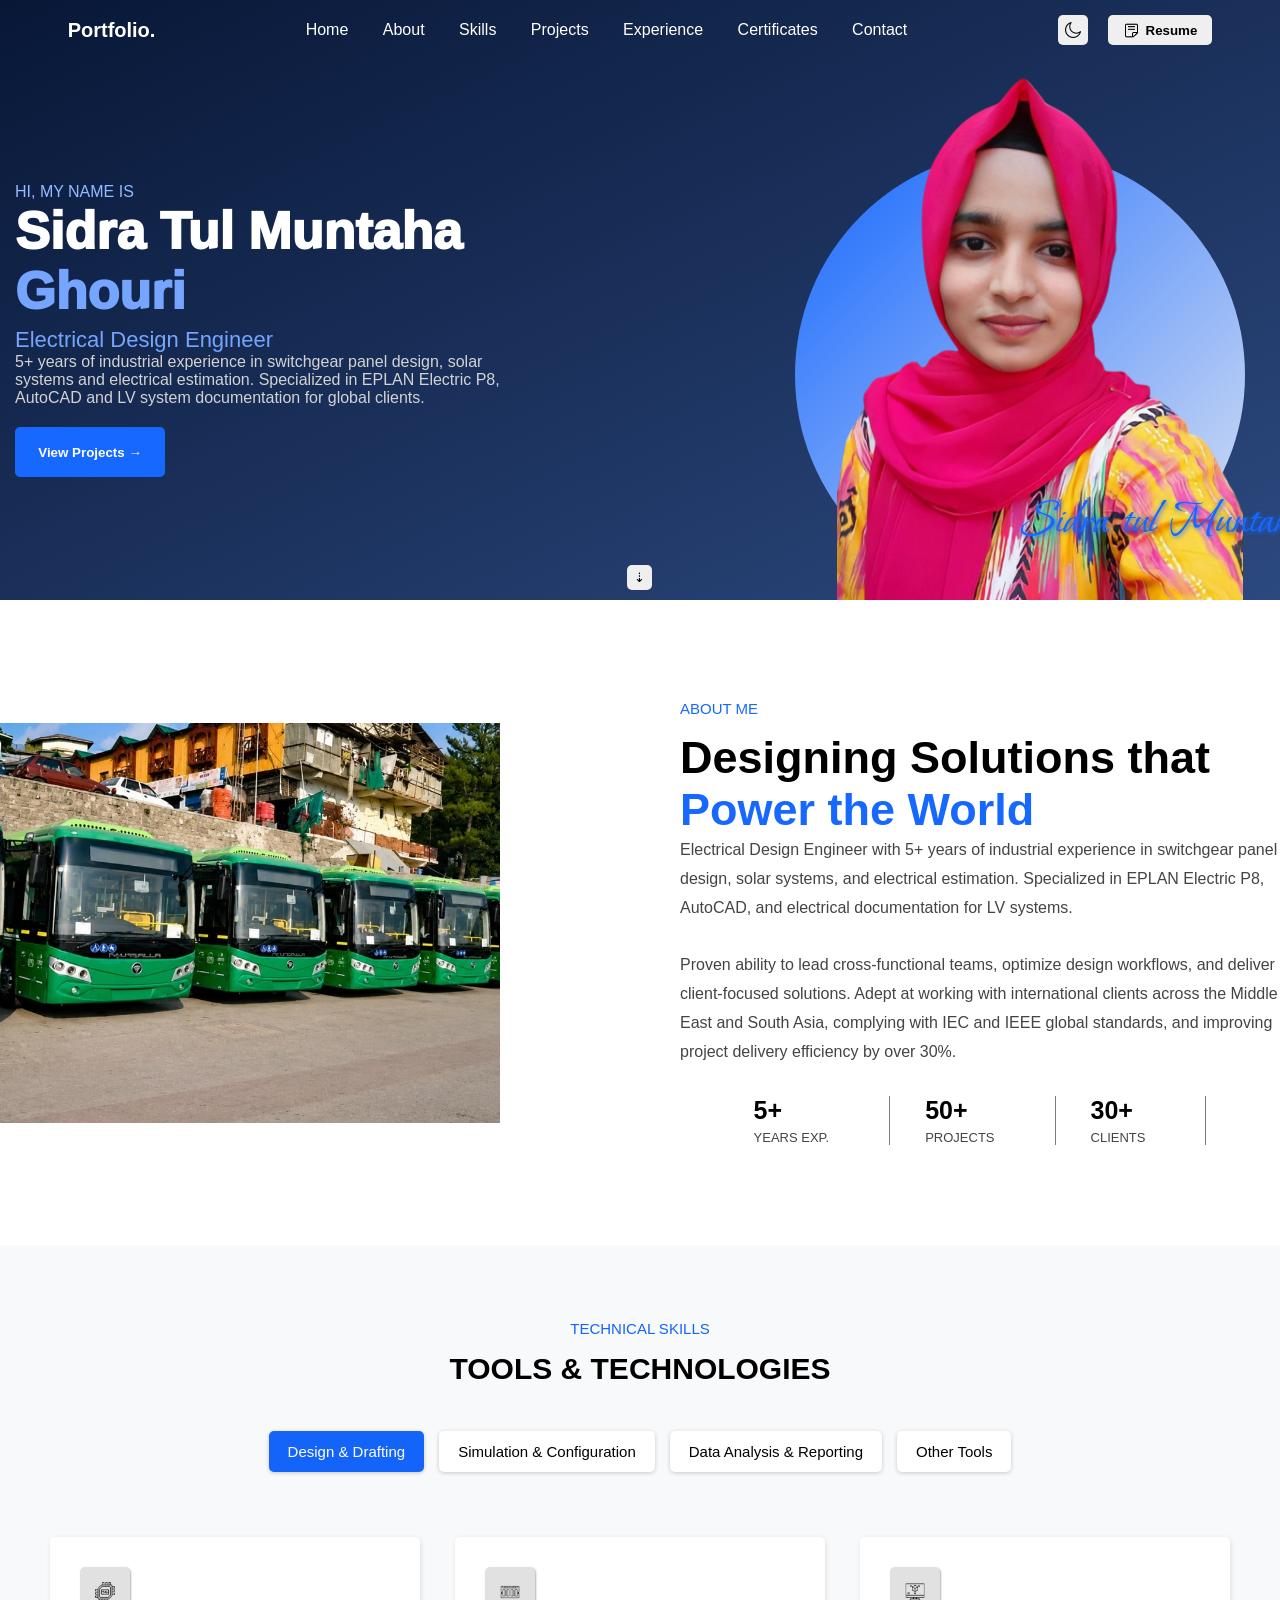
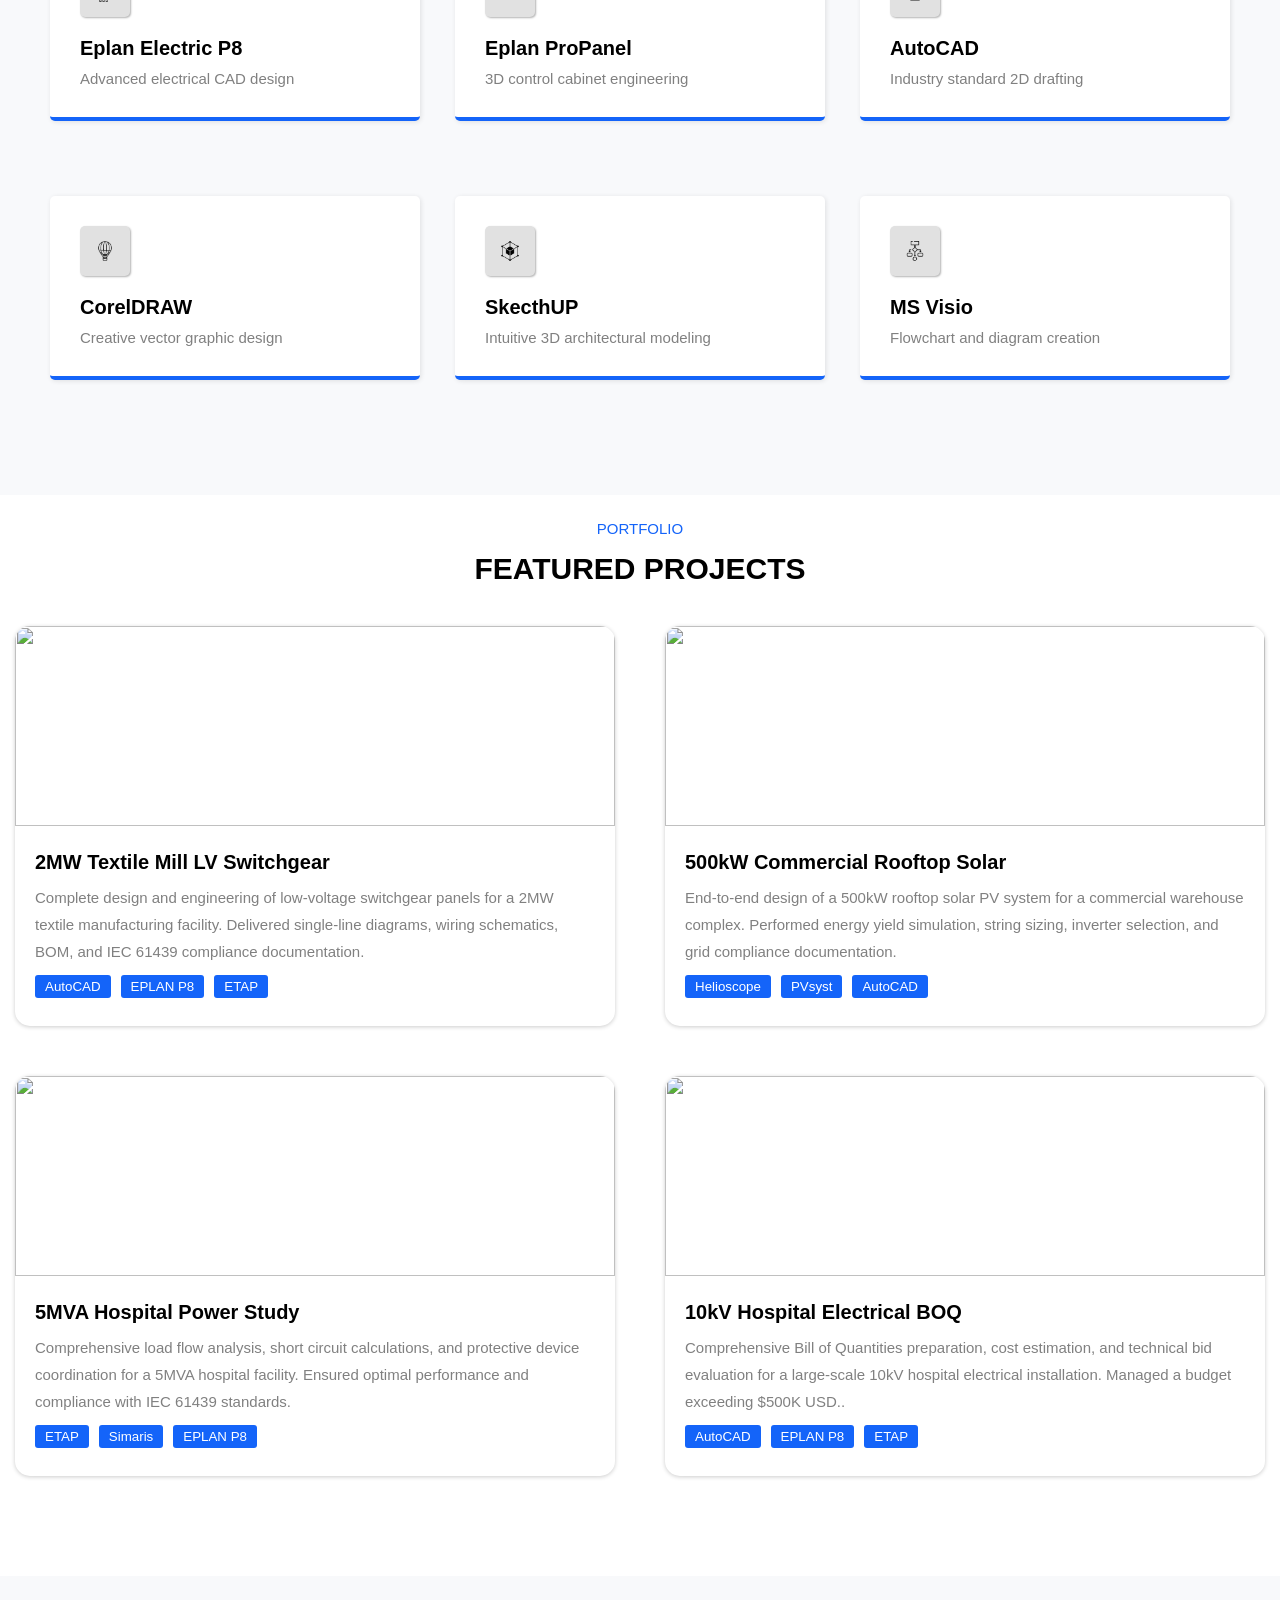
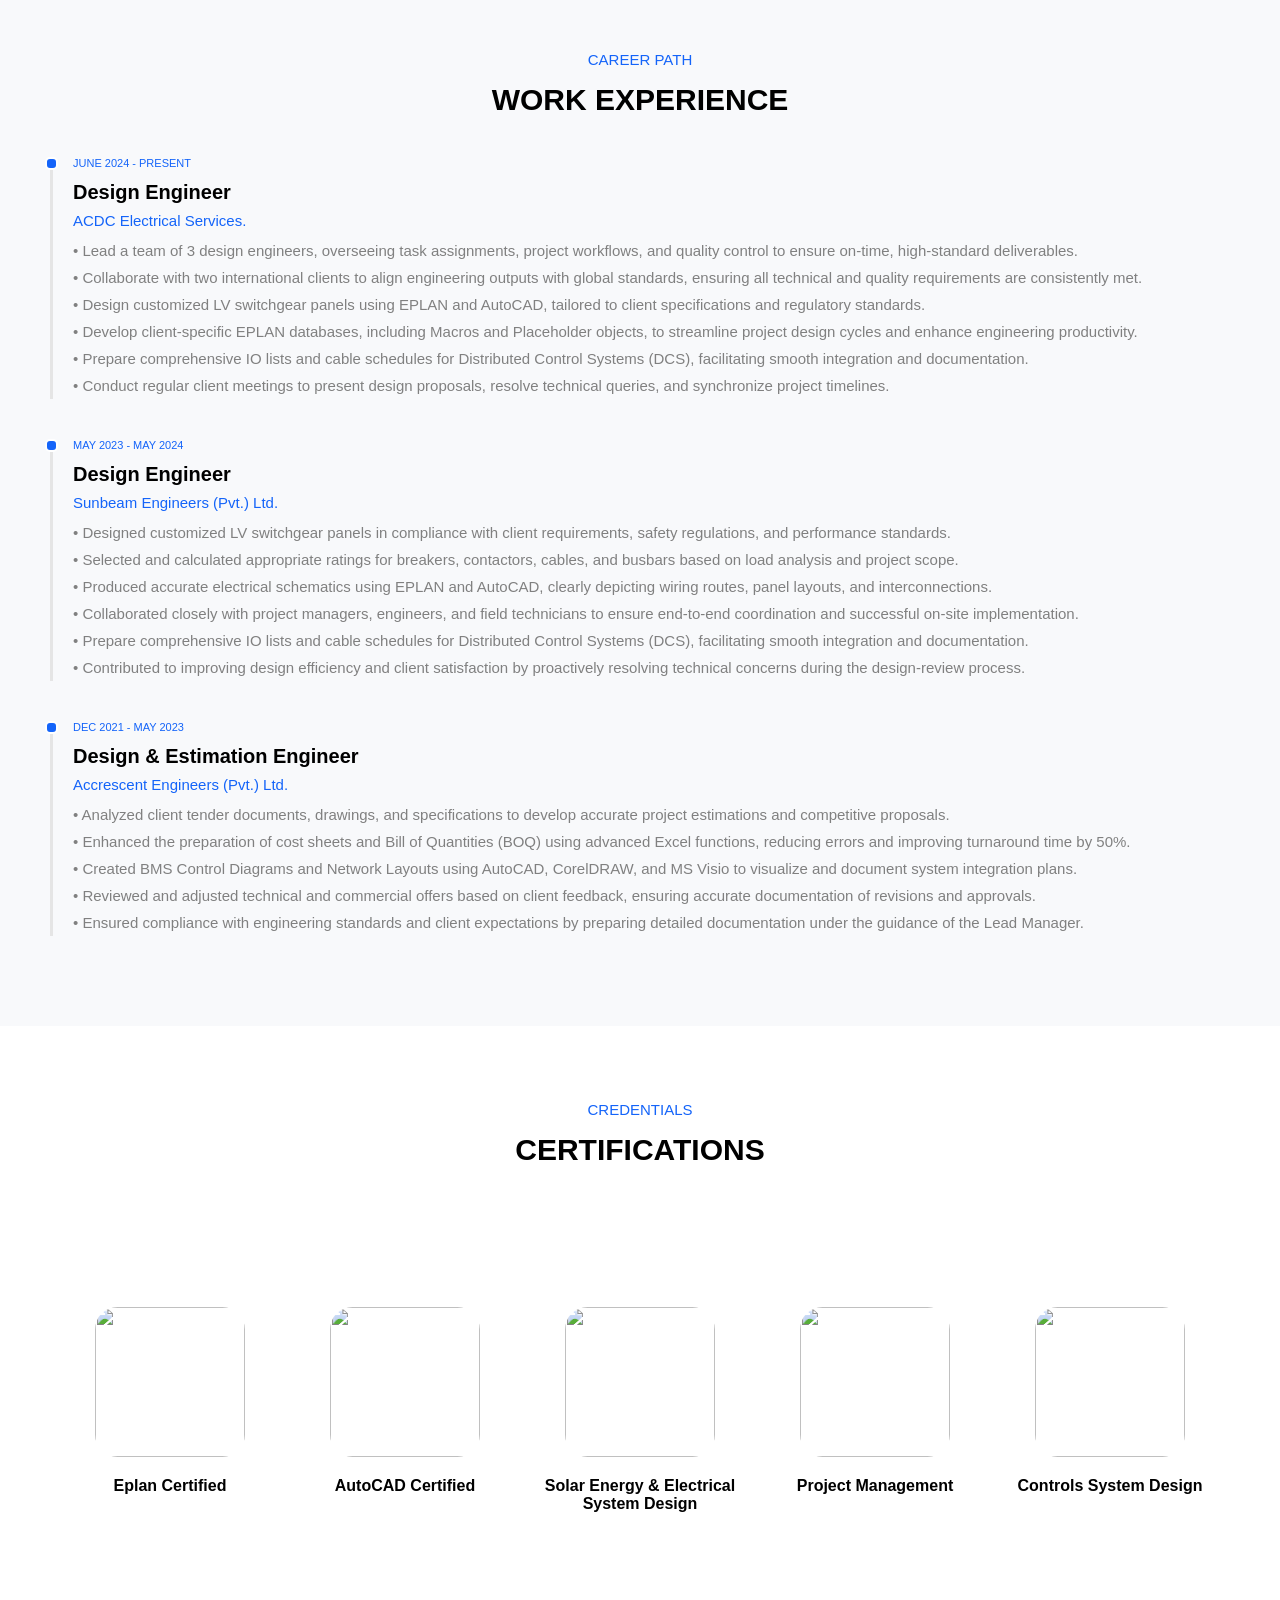
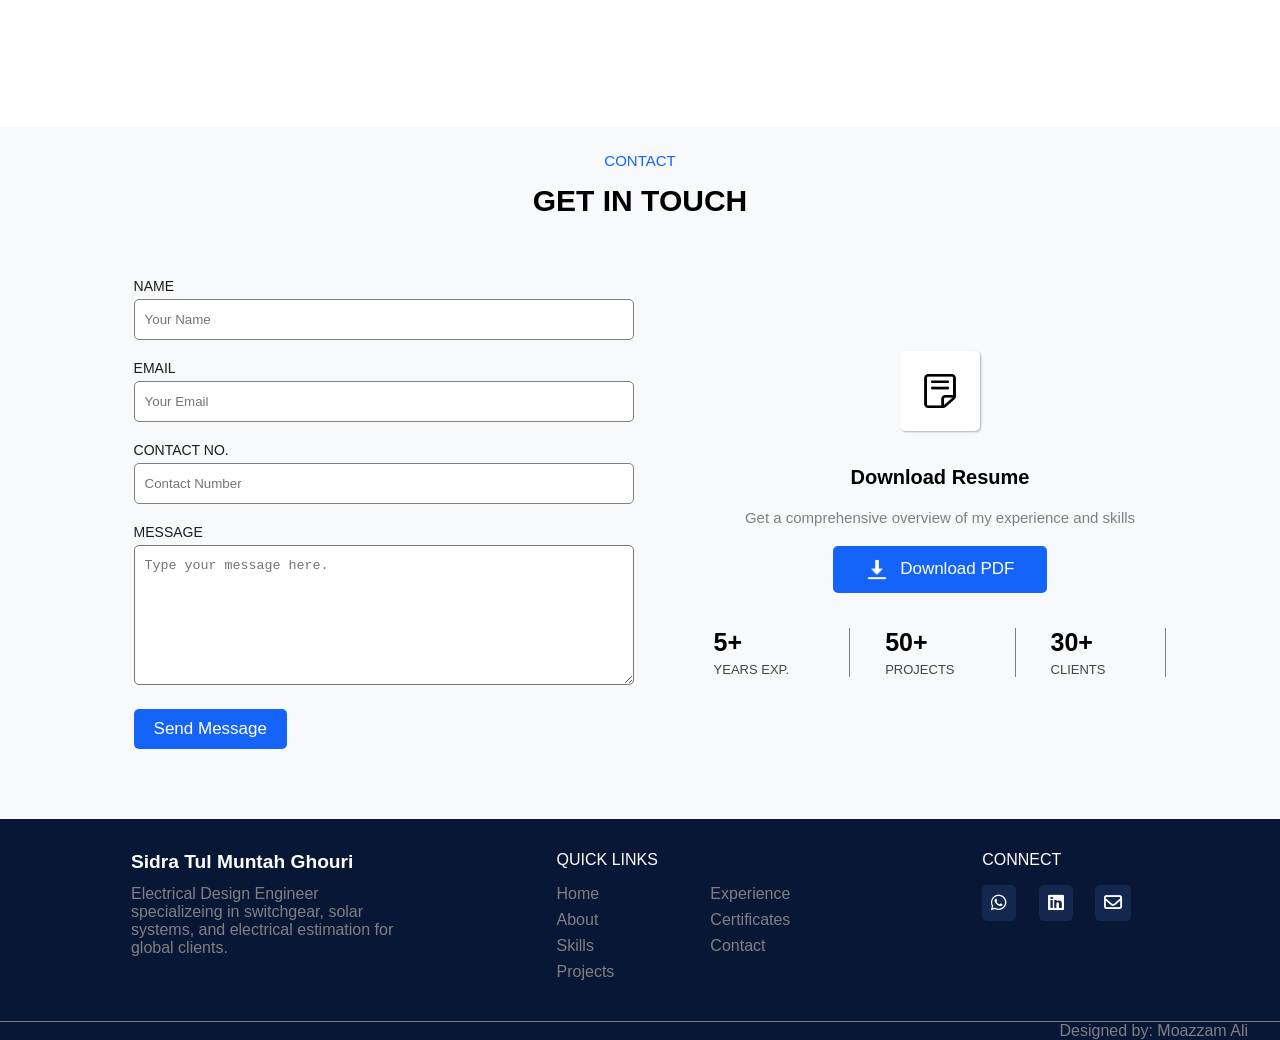
==== index.html @ 74f99533 "updated back cards of featured projects section" ====
<!DOCTYPE html> 
<html lang="en">
  <head>
    <title>Sidra Portfolio</title>
    <meta name="viewport" content="width=device-width, initial-scal=1.0">
    <link rel="stylesheet" href="sidra-portfolio.css">
    <link rel="preconnect" href="https://fonts.googleapis.com">
    <link rel="preconnect" href="https://fonts.gstatic.com" crossorigin>
    <link href="https://fonts.googleapis.com/css2?family=Bonheur+Royale&display=swap" rel="stylesheet">
    <link rel="stylesheet" href="https://cdnjs.cloudflare.com/ajax/libs/font-awesome/6.5.1/css/all.min.css">
  </head>
  <body>
    <header>
      <nav class="header-left-section">
        <h1 class="logo-text">Portfolio.</h1>
      </nav>

      <nav class="header-middle-section">
        <a href="">Home</a>
        <a href="">About</a>
        <a href="">Skills</a>
        <a href="">Projects</a>
        <a href="">Experience</a>
        <a href="">Certificates</a>
        <a href="">Contact</a>
      </nav>

      <nav class="header-right-section">
        <button class="toggle-button">
          <img src="images/icons/moon.png" alt="">
        </button>
        <button class="header-resume-button">
          <img src="images/icons/sticky-note.png" alt="">
          <p>Resume</p>
        </button>
      </nav>
    </header>

    <section class="hero-section" id="hero-section-bg">
      <div class="hero-section-text">
        <p class="hero-section-above-name"> HI, MY NAME IS</p>
        <h1 class="hero-section-name">Sidra Tul Muntaha <span class="ghouri">Ghouri</span></h1>
        <p class="hero-section-profession">Electrical Design Engineer</p>
        <p class="hero-section-description">5+ years of industrial experience in switchgear panel design, solar systems and electrical estimation. Specialized in EPLAN Electric P8, AutoCAD and LV system documentation for global clients.</p>
        <button class="view-projects-button">View Projects &rarr;</button>
        
      </div>
      <div class="hero-section-right">
        <img class="hero-section-dp" src="images/profile-pic.png" alt="">
        <div class="hero-section-circle"></div>
        <div class="hero-section-signature">Sidra tul Muntaha</div>
      </div>
      <div class="arrow-down-div">
        <button class="arrow-down-button">&#x21e3;</button>
      </div>
      
    </section>

<!--About ME section below-->

    <section class="about-me-section">
      <div class="about-me-left-section">
        <img class="about-me-image" src="images/Murree-electric-buses.jpg" alt="">
      </div>
      <div class="about-me-right-section">
        <p class="about-me">ABOUT ME</p>
        <h1 >Designing Solutions that <span class="power-the-world">Power the World</span></h1>
        <p class="about-me-description">Electrical Design Engineer with 5+ years of industrial experience in switchgear panel design, solar systems, and electrical estimation. Specialized in EPLAN Electric P8, AutoCAD, and electrical documentation for LV systems.
          <br> <br>
        Proven ability to lead cross-functional teams, optimize design workflows, and deliver client-focused solutions. Adept at working with international clients across the Middle East and South Asia, complying with IEC and IEEE global standards, and improving project delivery efficiency by over 30%.</p>
        <div class="about-me-numbers">
          <div>
            <p class="about-me-bold-numbers">5+</p>
            <p class="about-me-experience">YEARS EXP.</p>
          </div>
          <div>
            <p class="about-me-bold-numbers">50+</p>
            <p class="about-me-experience">PROJECTS</p>
          </div>
          <div>
            <p class="about-me-bold-numbers">30+</p>
            <p class="about-me-experience">CLIENTS</p>
          </div>
          
        </div>
      </div>
    </section>

  <!--Skills section below-->
    <section class="skills-section">
      <div class="technical-skills">TECHNICAL SKILLS</div>
      <div class="tools-heading">TOOLS & TECHNOLOGIES</div>

      <div class="tools-selector-buttons">
        <button class="skills-button js-design-tool-btn">Design & Drafting</button>
        <button class="skills-button js-simulation-tool-btn">Simulation & Configuration</button>
        <button class="skills-button js-data-tool-btn">Data Analysis & Reporting</button>
        <button class="skills-button js-other-tool-btn">Other Tools</button>
      </div>

      <div class="tools-cards-container js-tools-cards-container">
        <div class="tool-card">
          <div class="tool-icon-container"><img class="tool-icon" src="images/icons/eplan-p8.png" alt=""></div>
          <p class="tool-name">Eplan Electric P8</p>
          <p class="tool-description">Advanced electrical CAD design</p>
        </div>
        <div class="tool-card">
          <div class="tool-icon-container">
            <img class="tool-icon" src="images/icons/eplan-pp.png" alt="">
          </div>
          
          <p class="tool-name">Eplan ProPanel</p>
          <p class="tool-description">3D control cabinet engineering</p>
        </div>
        <div class="tool-card">
          <div class="tool-icon-container">
            <img class="tool-icon" src="images/icons/auto-cad.png" alt="">
          </div>
          
          <p class="tool-name">AutoCAD</p>
          <p class="tool-description">Industry standard 2D drafting</p>
        </div>
        <div class="tool-card">
          <div class="tool-icon-container">
            <img class="tool-icon" src="images/icons/corel-draw.png" alt="">
          </div>
          
          <p class="tool-name">CorelDRAW</p>
          <p class="tool-description">Creative vector graphic design</p>
        </div>
        <div class="tool-card">
          <div class="tool-icon-container">
            <img class="tool-icon" src="images/icons/sketch-up.png" alt="">
          </div>
          
          <p class="tool-name">SkecthUP</p>
          <p class="tool-description">Intuitive 3D architectural modeling</p>
        </div>
        <div class="tool-card">
          <div class="tool-icon-container">
            <img class="tool-icon" src="images/icons/ms-visio.png" alt="">
          </div>
          
          <p class="tool-name">MS Visio</p>
          <p class="tool-description">Flowchart and diagram creation</p>
        </div>

      </div>

      </div>
    </section>
   
  <!-- Project Sections below   -->
    <section class="projects-section">
      <div class="career-path">PORTFOLIO</div>
      <div class="experience-heading">FEATURED PROJECTS</div>

      <div class="projects-container">

        <div class="project">
          <div class="project-inner">

            <div class="project-front">
              <img src="https://encrypted-tbn0.gstatic.com/images?q=tbn:ANd9GcQPPAfyKimo8WQS--k497ihyFN1isS4hfLjdVIftleaWn4j2iJvJ0tO7BOH&s=10" alt="">
              <div class="project-heading">2MW Textile Mill LV Switchgear</div>
              <div class="project-description">Complete design and engineering of low-voltage switchgear panels for a 2MW textile manufacturing facility. Delivered single-line diagrams, wiring schematics, BOM, and IEC 61439 compliance documentation.</div>
              <div class="project-buttons-container">
                <button>AutoCAD</button>
                <button>EPLAN P8</button>
                <button>ETAP</button>
              </div>
            </div>

            <div class="project-back">
              <h1 class="project-back-heading">2MW Textile Mill LV Switchgear</h1>
              
                <div class="project-back-point">
                  <div> 
                    <i class="fa-solid fa-triangle-exclamation"></i>
                  </div>
                 <div>
                  <h3>Challenge</h3>
                  <p>24/7 motor loads; faults can't stop production</p>
                 </div>
                  
                </div>

                <div class="project-back-point">
                  <div>
                    <i class="fa-solid fa-briefcase"></i>
                  </div>
                  <div>
                    <h3>My Role</h3>
                    <p>LV design & protection coordination in EPLAN + Simaris</p>
                 </div>
                  
                </div>

                <div class="project-back-point">
                  <div>
                    <i class="fa-solid fa-square-poll-vertical"></i>
                  </div>
                  <div>
                     <h3>Outcome</h3>
                     <p> Full selectivity; zero nuisance tripping</p>
                  </div>
                 
                </div>
              
            </div>
          </div>
          
        </div>

        <div class="project">
           <div class="project-inner">

            <div class="project-front">
              <img src="https://africasolarhub.com/wp-content/uploads/2026/04/Panoramic-view-of-the-500kW-solar-system-on-the-roof-of-the-Lagos-factory.webp" alt="">
              <div class="project-heading">500kW Commercial Rooftop Solar</div>
              <div class="project-description">End-to-end design of a 500kW rooftop solar PV system for a commercial warehouse complex. Performed energy yield simulation, string sizing, inverter selection, and grid compliance documentation.</div>
              <div class="project-buttons-container">
                <button>Helioscope</button>
                <button>PVsyst</button>
                <button>AutoCAD</button>
              </div>
            </div>

            <div class="project-back">
             
              <h1 class="project-back-heading">500kW Commercial Rooftop Solar</h1>
              
                <div class="project-back-point">
                  <div> 
                    <i class="fa-solid fa-triangle-exclamation"></i>
                  </div>
                 <div>
                  <h3>Challenge</h3>
                  <p>Limited, obstructed roof; yield matters</p>
                 </div>
                  
                </div>

                <div class="project-back-point">
                  <div>
                    <i class="fa-solid fa-briefcase"></i>
                  </div>
                  <div>
                    <h3>My Role</h3>
                    <p>Shading analysis, string sizing & grid compliance docs</p>
                 </div>
                  
                </div>

                <div class="project-back-point">
                  <div>
                    <i class="fa-solid fa-square-poll-vertical"></i>
                  </div>
                  <div>
                     <h3>Outcome</h3>
                     <p>First-pass grid approval; 98% availability</p>
                  </div>
                 
                </div>
              
            </div>
          </div>
          
        </div>

        <div class="project">
           <div class="project-inner">

            <div class="project-front">
              <img src="https://files.huamei-electrical.com/upload/d/file/efpub/5208980d056581231ce82cf17626be7f.webp" alt="">
              <div class="project-heading">5MVA Hospital Power Study</div>
              <div class="project-description">Comprehensive load flow analysis, short circuit calculations, and protective device coordination for a 5MVA hospital facility. Ensured optimal performance and compliance with IEC 61439 standards.</div>
              <div class="project-buttons-container">
                <button>ETAP</button>
                <button>Simaris</button>
                <button>EPLAN P8</button>
              </div>
            </div>

            <div class="project-back">
              
              <h1 class="project-back-heading">5MVA Hospital Power Study</h1>
              
                <div class="project-back-point">
                  <div> 
                    <i class="fa-solid fa-triangle-exclamation"></i>
                  </div>
                 <div>
                  <h3>Challenge</h3>
                  <p>Zero-downtime critical loads + arc-flash safety</p>
                 </div>
                  
                </div>

                <div class="project-back-point">
                  <div>
                    <i class="fa-solid fa-briefcase"></i>
                  </div>
                  <div>
                    <h3>My Role</h3>
                    <p>Load flow, short-circuit & arc-flash studies in ETAP</p>
                 </div>
                  
                </div>

                <div class="project-back-point">
                  <div>
                    <i class="fa-solid fa-square-poll-vertical"></i>
                  </div>
                  <div>
                     <h3>Outcome</h3>
                     <p>Backup validated; full IEEE/NFPA compliance</p>
                  </div>
                 
                </div>
              
            </div>
          </div>
          
        </div>

        <div class="project">
           <div class="project-inner">

            <div class="project-front">
              <img src="https://encrypted-tbn0.gstatic.com/images?q=tbn:ANd9GcRy2GC1QsWoBLfuvNYORl7aQvl1n-HDqbNQfF_oocRSIF0J7CO0d4-uRUY&s=10" alt="">
              <div class="project-heading">10kV Hospital Electrical BOQ</div>
              <div class="project-description">Comprehensive Bill of Quantities preparation, cost estimation, and technical bid evaluation for a large-scale 10kV hospital electrical installation. Managed a budget exceeding $500K USD..</div>
              <div class="project-buttons-container">
                <button>AutoCAD</button>
                <button>EPLAN P8</button>
                <button>ETAP</button>
              </div>
            </div>

            <div class="project-back">
              
              <h1 class="project-back-heading">10kV Hospital Electrical BOQ</h1>
              
                <div class="project-back-point">
                  <div> 
                    <i class="fa-solid fa-triangle-exclamation"></i>
                  </div>
                 <div>
                  <h3>Challenge</h3>
                  <p>Accurate costing for $500K+ MV installation</p>
                 </div>
                  
                </div>

                <div class="project-back-point">
                  <div>
                    <i class="fa-solid fa-briefcase"></i>
                  </div>
                  <div>
                    <h3>My Role</h3>
                    <p>MV specs, layouts & itemized BOQ in AutoCAD + Excel</p>
                 </div>
                  
                </div>

                <div class="project-back-point">
                  <div>
                    <i class="fa-solid fa-square-poll-vertical"></i>
                  </div>
                  <div>
                     <h3>Outcome</h3>
                     <p>Error-free BOQ; procurement on schedule</p>
                  </div>
                 
                </div>
              
            </div>
          </div>
          
        </div>
      </div>
    </section>

  <!-- Experience section below -->

    <section class="experience-section">
      <div class="career-path">CAREER PATH</div>
      <div class="experience-heading">WORK EXPERIENCE</div>

      <div class="experience-box">
        <div class="exp-dot"></div>
        <div class="exp-date">JUNE 2024 - PRESENT</div>
        <div class="exp-job">Design Engineer</div>
        <div class="exp-company">ACDC Electrical Services.</div>
        <div class="exp-description">
          <p>•	Lead a team of 3 design engineers, overseeing task assignments, project workflows, and quality control to ensure on-time, high-standard deliverables.</p>
          <p>•	Collaborate with two international clients to align engineering outputs with global standards, ensuring all technical and quality requirements are consistently met.</p>
          <p>•	Design customized LV switchgear panels using EPLAN and AutoCAD, tailored to client specifications and regulatory standards.</p>
          <p>•	Develop client-specific EPLAN databases, including Macros and Placeholder objects, to streamline project design cycles and enhance engineering productivity.</p>
          <p> •	Prepare comprehensive IO lists and cable schedules for Distributed Control Systems (DCS), facilitating smooth integration and documentation.</p>
         <p>•	Conduct regular client meetings to present design proposals, resolve technical queries, and synchronize project timelines.</p>
          
        </div>
      </div>

      <div class="experience-box">
        <div class="exp-dot"></div>
        <div class="exp-date">MAY 2023 - MAY 2024</div>
        <div class="exp-job">Design Engineer</div>
        <div class="exp-company">Sunbeam Engineers (Pvt.) Ltd.</div>
        <div class="exp-description">
          <p>•	Designed customized LV switchgear panels in compliance with client requirements, safety regulations, and performance standards.</p>
          <p>•	Selected and calculated appropriate ratings for breakers, contactors, cables, and busbars based on load analysis and project scope.</p>
          <p>•	Produced accurate electrical schematics using EPLAN and AutoCAD, clearly depicting wiring routes, panel layouts, and interconnections.</p>
          <p>•	Collaborated closely with project managers, engineers, and field technicians to ensure end-to-end coordination and successful on-site implementation.</p>
          <p> •	Prepare comprehensive IO lists and cable schedules for Distributed Control Systems (DCS), facilitating smooth integration and documentation.</p>
         <p>•	Contributed to improving design efficiency and client satisfaction by proactively resolving technical concerns during the design-review process.</p>
        </div>
      </div>

        <div class="experience-box">
        <div class="exp-dot"></div>
        <div class="exp-date">DEC 2021 - MAY 2023</div>
        <div class="exp-job">Design & Estimation Engineer</div>
        <div class="exp-company">Accrescent Engineers (Pvt.) Ltd. </div>
        <div class="exp-description">
          <p>•	Analyzed client tender documents, drawings, and specifications to develop accurate project estimations and competitive proposals.</p>
          <p>•	Enhanced the preparation of cost sheets and Bill of Quantities (BOQ) using advanced Excel functions, reducing errors and improving turnaround time by 50%.</p>
          <p>•	Created BMS Control Diagrams and Network Layouts using AutoCAD, CorelDRAW, and MS Visio to visualize and document system integration plans.</p>
          <p>•	Reviewed and adjusted technical and commercial offers based on client feedback, ensuring accurate documentation of revisions and approvals.</p>
          <p>•	Ensured compliance with engineering standards and client expectations by preparing detailed documentation under the guidance of the Lead Manager.</p>
        </div>
      </div>

    </section>

<!-- Certificates section below -->
    <section class="certification-section">
      <div class="career-path">CREDENTIALS</div>
      <div class="experience-heading">CERTIFICATIONS</div>

      <div class="certifications-container">
        <div class="certification-box">
          <img class="cert-logo" src="https://www.adlershof.de/fileadmin/_processed_/2/d/csm_EPLAN_logo_f2b5989cfc.jpg" alt="">
          <div>Eplan Certified</div>
        </div>

        <div class="certification-box">
          <img class="cert-logo" src="https://www.graphland.fr/wp-content/uploads/2025/06/logo-autocad-e1752151388931.webp" alt="">
          <div>AutoCAD Certified</div>
        </div>

        <div class="certification-box">
          <img class="cert-logo" src="https://www.buffalo.edu/content/www/brand/resources-tools/style-guides/student-association/_jcr_content/par/image_2051576783.img.original.jpg/1516727792017.jpg" alt="">
          <div>Solar Energy & Electrical System Design</div>
        </div>

        <div class="certification-box">
          <img class="cert-logo" src="https://d92mrp7hetgfk.cloudfront.net/images/sites/misc/bitdegree/original.jpg?1568084409" alt="">
          <div>Project Management</div>
        </div>

        <div class="certification-box">
          <img class="cert-logo" src="https://encrypted-tbn0.gstatic.com/images?q=tbn:ANd9GcS2k9mHnoUGQRoZ4x80Fj2ug4NN-msWFvIUu4wUbh5htQ&s" alt="">
          <div>Controls System Design</div>
        </div>


      </div>
      
    </section>

<!-- Contact section below -->

    <section class="contact-section">
      <div class="career-path">CONTACT</div>
      <div class="experience-heading">GET IN TOUCH</div>

      <div class="contact-resume-div">
        <div class="contact-left-section">
        <form action="" class="custom-form">
          <div class="form-group">
            <label for="name">NAME</label>
            <input type="text" placeholder="Your Name">
          </div>
          <div class="form-group">
            <label for="Email">EMAIL</label>
            <input type="text" name="Email" placeholder="Your Email">
          </div>
          <div class="form-group">
            <label for="Contact">CONTACT NO.</label>
            <input type="number" placeholder="Contact Number">
          </div>
          <div class="form-group">
            <label for="message">MESSAGE</label>
            <textarea name="message" class="message-box" placeholder="Type your message here."></textarea>
          </div>
          <input type="submit" name="submit" id="" value="Send Message" class="send-button">
          
        </form>
      </div>

      <div class="contact-right-section">
        <img class="resume-icon" src="images/icons/sticky-note.png" alt="">
        <div class="resume-heading">Download Resume</div>
        <div class="resume-description">Get a comprehensive overview of my experience and skills</div>
        <a href="sidra-resume.pdf" download="sidra-resume.pdf">
          <button class="download-button">
          <img class="download-icon" src="images/icons/download-icon.png" alt="">
          <p>Download PDF</p>
        </button>
        </a>
        
           <div class="about-me-numbers">
          <div>
            <p class="about-me-bold-numbers">5+</p>
            <p class="about-me-experience">YEARS EXP.</p>
          </div>
          <div>
            <p class="about-me-bold-numbers">50+</p>
            <p class="about-me-experience">PROJECTS</p>
          </div>
          <div>
            <p class="about-me-bold-numbers">30+</p>
            <p class="about-me-experience">CLIENTS</p>
          </div>
          
        </div>
      </div>
      </div>
      
    </section>

  <!-- Footer section below -->  
   <footer>
    <div class="footer-left-section">
      <div class="footer-left-section-heading">Sidra Tul Muntah Ghouri</div>
      <div>Electrical Design Engineer specializeing in switchgear, solar systems, and electrical estimation for global clients.</div>
    </div>

    <div class="footer-links">
      <p class="quick-links-text">QUICK LINKS</p>
      <div class="footer-links-container">
        <div class="footer-links-column">
        <a href="">Home</a>
        <a href="">About</a>
        <a href="">Skills</a>
        <a href="">Projects</a>
      </div>
      <div class="footer-links-column">
        <a href="">Experience</a>
        <a href="">Certificates</a>
        <a href="">Contact</a>
      </div>
      </div>
      
       
    </div>

    <div class="footer-social-links">
      <p class="quick-links-text">CONNECT</p>
      <a href="">
        <i class="fa-brands fa-whatsapp"></i>
      </a>
      <a href="">
        <i class="fa-brands fa-linkedin"></i>
      </a>
      <a href="">
        <i class="fa-regular fa-envelope"></i>
      </a>
    </div>
   </footer>
   <div class="author">
    <p>Designed by: Moazzam Ali</p>
   </div>
  
    <script src="sidra-portfolio.js"></script>
  </body>
  
</html>
---- sidra-portfolio.css ----
.bonheur-royale-regular {
  font-family: "Bonheur Royale", cursive;
  font-weight: 400;
  font-style: normal;
}
*{
  padding: 0;
  margin: 0;
  box-sizing: border-box;
  text-decoration: none;
}
body {
  font-family: arial, Helvetica, sans-serif;
  height: 3500px;
}
/* Header navigation bar--------------------------------------- */
header {
  display: flex;
  margin: 0;
  height: 60px;
  justify-content: space-around;
  align-items: center;
  background-image: transparent;
  margin-top: 0;
  position: fixed;
  top: 0;
  width: 100%;
  z-index: 10;
}
.logo {
  background-color: white;
  border-radius: 5px;
  padding: 5px 5px;
  margin-right: 10px;
  font-weight: 800;
  font-size: 15px;
}
.logo-text {
  color: white;
  font-size: 20px;
}
.header-middle-section {
  justify-content: center;
  
}
.header-middle-section a{
  margin: 0 15px;
  text-decoration: none;
  color: white;
  font-weight: 100;
}
.header-right-section {
  display: flex;
  align-items: center;
}
.toggle-button {
  display: flex;
  align-items: center;
  justify-content: center;
  border-radius: 5px;
  padding: 7px 7px;
  border: none;
}
.toggle-button img {
  width: 16px;
  height: 16px;
  padding: 0;
  margin: 0;
}

.header-resume-button {
  display: flex;
  margin: 0 0 0 20px;
  align-items: center;
  padding: 6.5px 15px;
  border-radius: 5px;
  border: none;
}
.header-resume-button img{
  width: 17px;
  height: 17px;
  margin: 0 6px 0 0;
  padding: 0;
}
.header-resume-button p{
  padding: 0;
  margin: 0;
  font-weight: 700;
}
/* Hero section -------------------------------------------*/
.hero-section {
  display: flex;
  height: 600px;
  gap: 300px;
  position: relative;
  justify-content: center;
  align-items: center;
  
}
#hero-section-bg {
  background-image: linear-gradient(to bottom right,#081736, #2C497F );
 
}
.hero-section-text {
  margin: 60px 0 0 0;
  display: flex;
  flex-direction: column;
  width: 500px;
}
.hero-section-above-name {
  color: #94baff;
  font-weight: 100;
  margin: 0;
}
.hero-section-name {
  font-weight: 1000;
  font-size: 52px;
  color: white;
  margin: 0;
}
.ghouri {
  color: #75a5fe;
}
.hero-section-profession {
  color: #75a5fe;
  font-size: 22px;
  margin: 6px 0 0 0;
}
.hero-section-description {
  color: lightgray;
}
.view-projects-button {
  padding: 3px 7px;
  width: 150px;
  height: 50px;
  font-weight: 700;
  border-radius: 5px;
  border: none;
  background-color: #1768fe;
  color: white;
  margin-top: 20px;
}
.hero-section-right {
  display: flex;
  align-items: center;
  width: 450px;
  height: 540px;
  border-radius: 5px;
  /* background-color: rgb(226, 226, 226); */
  margin: 60px 0 0 0;
  position: relative;
}
.hero-section-signature {
  font-family: "Bonheur Royale", cursive;
  position: absolute;
  color: #1768fe;
  text-shadow: 1px 1px 5px;
  font-size: 50px;
  bottom: 50px;
  right: -40px;
  z-index: 2;

}
.hero-section-circle {
  position: absolute;
  width: 450px;
  height: 450px;
  border-radius: 50%;
  background-color: ;
  background-image: linear-gradient(to bottom right,#1768fe, #dee5f3 );
  ;
  top: 90px;
  right: 20px;
  z-index: 1;
}
.hero-section-dp {
  width: 100%;
  height: 100%;
  object-fit: contain;
  z-index: 2;
}

.arrow-down-div {
  position: absolute;
  bottom: 10px;
  left: 49%;
  display: flex;
  justify-content: center;

}
.arrow-down-button {
  height: 25px;
  width: 25px;
  border-radius: 5px;
  
  border: none;
  align-items: center;
}
/* About me section --------------------------------------------- */
.about-me-section {
  display: flex;
  gap: 180px;
  justify-content: center;
  align-items: center;
  margin-top: 100px;
}
.about-me-left-section {
  display: flex;
  width: 500px;
  height: 400px;
}
.about-me-image {
  width: 100%;
  height: 100%;
  object-fit: cover;
}
.about-me-right-section {
  width: 600px;

}
.about-me {
  color: #1768fe;
  margin: 0;
  font-size: 15px;
}
.about-me-right-section h1{
  font-size: 45px;
  margin: 15px 0 0 0;
}
.power-the-world {
  color: #1768fe;
}
.about-me-description {
  color: rgb(68, 68, 68);
  line-height: 1.8;
  margin-bottom: 30px;
}
.about-me-numbers {
  display: flex;
  gap: 35px;
  justify-content: center;
}
.about-me-numbers div {
  border-right: 1px solid rgb(125, 125, 125);
  padding-right: 60px;
}
.about-me-bold-numbers {
  font-weight: 800;
  font-size: 25px;
  margin: 0;
}
.about-me-experience {
  color: rgb(68, 68, 68);
  margin: 5px 0 0 0;
  font-size: 13px;
}
/* Skills section --------------------------------------------------- */
.skills-section {
   /* background-image: linear-gradient(to top left,#081736, #2C497F ); */
   background-color: #f8f9fb;
   margin: 100px 0 0 0 ;
   height: auto;
   padding: 50px 0;
}
.technical-skills {
  color: #1464f9;
  margin: 0 0 15px 0;
  padding-top: 25px;
  text-align: center;
  font-size: 15px;
}
.tools-heading {
  text-align: center;
  font-size: 30px;
  font-weight: 700;
  color: rgb(0, 0, 0);
}
.tools-selector-buttons {
  display: flex;
  justify-content: center;
  gap: 15px;
  margin-top: 45px;
  
}
.skills-button {
  background-color: white;
  border: none;
  font-size: 15px;
  font-weight: 500;
  padding: 12px 19px;
  border-radius: 5px;
  box-shadow: 0px 1px 4px rgba(0, 0, 0, 0.2);
}
.skills-button-colored {
  background-color: #1464f9;
  color: white;
}
.tools-cards-container {
  display: grid;
  grid-template-columns: repeat(3, 370px);
  grid-template-rows: auto;
  row-gap: 75px;
  column-gap: 35px;
  justify-content: center;
  align-items: center;
  margin: 65px 0;
  
}
.tool-card {
  background-color: #ffffff;
  display: flex;
  flex-direction: column;
  padding: 30px;
  box-shadow: 1px 1px 5px rgba(0, 0, 0, 0.1);
  border-radius: 5px;
  border-bottom:4px solid #1464f9;
}
.tool-icon-container {
  background-color: rgb(225, 225, 225);
  display: flex;
  justify-content: center;
  align-items: center;
  width: 50px;
  height: 50px;
  border-radius: 5px;
  box-shadow: 1px 1px 2px rgba(0, 0, 0, 0.3);
}
.tool-icon {
  width: 40%;
}
.tool-name {
  font-size: 20px;
  font-weight: 600;
  margin-top: 20px;
  color: rgb(0, 0, 0);
  margin-bottom: 10px;

}
.tool-description {
  color: gray;
  font-size: 15px;
}
/* Projects Section ------------------------- */
.projects-container {
  display: grid;
  grid-template-columns: repeat(2, minmax(0, 600px));
  column-gap: 50px;
  row-gap: 50px;
  justify-content: center;
  margin-bottom: 100px;
}
.project {
  display: flex;
  flex-direction: column;
  border-radius: 15px;
  box-shadow: 0px 1px 4px rgba(0, 0, 0, 0.2);
  background-color: transparent;
  height: 400px;
  perspective: 2000px;
}
.project-inner {
  position: relative;
  width: 100%;
  height: 100%;
  transition: transform 0.8s;
  transform-style: preserve-3d;
}
.project:hover .project-inner {
  transform: rotateY(180deg);
}
.project-front, .project-back {
  position: absolute;
  width: 100%;
  height: 100%;
  backface-visibility: hidden;
}

.project-back {
  
  background-color: #081736;
  /* background-color: #1464f9; */
  color: white;
  transform: rotateY(180deg);
  display: flex;
  flex-direction: column;
  justify-content: center;
  border-radius: 15px;
}
.project img{
  width: 100%;
  height: 200px;
  object-fit: cover;
  border-radius: 15px 15px 0 0;
  margin-bottom: 25px;
}
.project-heading {
  font-size: 20px;
  font-weight: 700;
  margin: 0 20px 10px 20px;
}
.project-description {
  font-size: 15px;
  line-height: 1.8;
  color: gray;
  margin: 0 20px 10px 20px;
}
.project-buttons-container {
  display: flex;
  column-gap: 10px;
  margin-left: 20px;
}
.project-buttons-container button {
  background-color: #1464f9;
  color: white;
  border: none;
  border-radius: 3px;
  margin: 0 0 20px 0px;
  padding: 4px 10px;
}
.project-back-heading {
  text-align: center;
  text-decoration: underline;
  text-underline-offset: 0.6em;
  text-decoration-thickness: 1px;
  margin-bottom: 1em;

}
.project-back-point {
  display: flex;
  gap: 1.5em;
  margin-bottom: 1.5em;
  margin-left: 2em;
}
.project-back-point h3{
  margin-bottom: 0.5em;
  font-size: 1.1rem;
}
.project-back-point p{
  color: rgb(219, 219, 219);
}
.fa-triangle-exclamation, .fa-briefcase, .fa-square-poll-vertical {
  margin-top: 4px;
}
/* Experience section ----------------------- */
.experience-section {
   background-color: #f8f9fb;
   height: auto;
   padding: 50px;
}
.career-path {
  color: #1464f9;
  margin: 0 0 15px 0;
  padding-top: 25px;
  text-align: center;
  font-size: 15px;
}
.experience-heading {
  text-align: center;
  font-size: 30px;
  font-weight: 700;
  color: rgb(0, 0, 0);
  margin-bottom: 40px;
}
.experience-box {
  border-left: 3px solid #e5e5e5;
  padding-left: 20px;
  position: relative;
  margin-bottom: 40px;
}
.exp-dot {
  background-color: #1464f9;
  height: 13px;
  width: 13px;
  border: 2px solid white;
  border-radius: 5px;
  position: absolute;
  left: -8px;
  top: 0px;
}
.exp-date {
  color: #1464f9;
  font-size: 11px;
  font-weight: 500;
}
.exp-job {
  font-weight: 700;
  font-size: 20px;
  margin-top: 12px;
}
.exp-company {
  color: #1464f9;
  font-size: 15px;
  margin-top: 8px;
}
.exp-description {
  margin-top: 8px;
  font-size: 15px;
  line-height: 1.8;
  color: gray;
}

/* Certificates section ----------------------- */
.certification-section {
  padding: 50px 0;
}
.certifications-container {
  display: flex;
  gap: 35px;
  justify-content: center;
  align-items: center;
  padding: 100px 0;
}
.certification-box {
  width: 200px;
  display: flex;
  flex-direction: column;
  align-items: center;
  justify-content: center;
  text-align: center;

}
.cert-logo {
  width: 150px;
  height: 150px;
  overflow: hidden;
  margin-bottom: 20px;
  border-radius: 15%;
}
.certification-box div{
  width: 200px;
  height: 100px;
  font-weight: 700;
}

/* Contact section ----------------------- */
.contact-section {
  background-color: #f8f9fb;
  padding-bottom: 50px;
}
.contact-resume-div {
  display: flex;
  gap: 100px;
  justify-content: center;
}
.custom-form {
  max-width: 500px;
  border-radius: 10px;
  padding: 20px;
  
}
.form-group {
  margin: 0 0 20px 0;
}
.form-group label{
  display: block;
  margin-bottom: 5px;
  color: rgb(28, 28, 28);
  font-size: 14px;
}
.form-group input{
  width: 500px;
  padding: 12px 0 12px 10px;
  border-radius: 5px;
  border: solid 1px gray;
}
.message-box {
  height: 140px;
  width: 500px;
  border-radius: 5px;
  padding: 12px 0 12px 10px;
}
.send-button {
  background-color: #1464f9;
  color: white;
  border: none;
  padding: 10px 20px;
  border-radius: 5px;
  font-size: 17px;
  font-weight: 500;
}
.contact-right-section {
  display: flex;
  flex-direction: column;
  align-items: center;
  justify-content: center;
}
.resume-icon {
  background-color: white;
  width: 80px;
  padding: 19px;
  border-radius: 5px;
  margin-bottom: 35px;
  box-shadow: 1px 1px 2px rgba(0, 0, 0, 0.3);
}
.resume-heading {
  font-size: 20px;
  font-weight: 700;
  margin-bottom: 20px;
}
.resume-description {
   color: gray;
   font-size: 15px;
   margin-bottom: 20px;

}
.download-button {
  background-color: #1464f9;
  color: white;
  border: none;
  padding: 12px 20px;
  border-radius: 5px;
  font-size: 15px;
  display: flex;
  justify-content: center;
  align-items: center;
  margin-bottom: 35px;
}
.download-icon {
  filter: invert(1);
  width: 13%;
  
}
.download-button p {
  font-size: 17px;
  margin-left: 12px;
}

/* Footer section ----------------------- */
footer {
  display: flex;
  gap: 9em;
  justify-content: center;
  align-items: flex-start;
  background-color: #081736;
  color: white;
  padding: 2em 0;
  border-bottom: 0.5px solid gray;
}

.footer-left-section {
  width: 22%;
  color: gray;
}
.footer-left-section-heading {
  color: white;
  font-size: 1.2rem;
  font-weight: 700;
  margin-bottom: 0.6em;
}

.footer-links {
  width: 22%;
  
}
.quick-links-text {
  display: block;
  margin-bottom: 1em;
}
.footer-links-container {
  display: flex;
  align-items: flex-start;
  gap: 6em;
}
.footer-links-column {
  display: flex;
  flex-direction: column;
  justify-content: flex-end;
  
}
.footer-links-column a{
  text-decoration: none;
  color: gray;
  margin-bottom: 0.5em;
}

.fa-brands, .fa-regular {
  text-decoration: none;
  color: white;
  margin-right: 1em;
  font-size: large;
  background-color: #2c497f58;
  padding: 0.5em;
  border-radius: 5px;
}
.author {
  background-color: #081736;
  color: gray;
  
}
.author p{
  text-align: end;
  margin-right: 2em;
  margin-bottom: 1em;
}
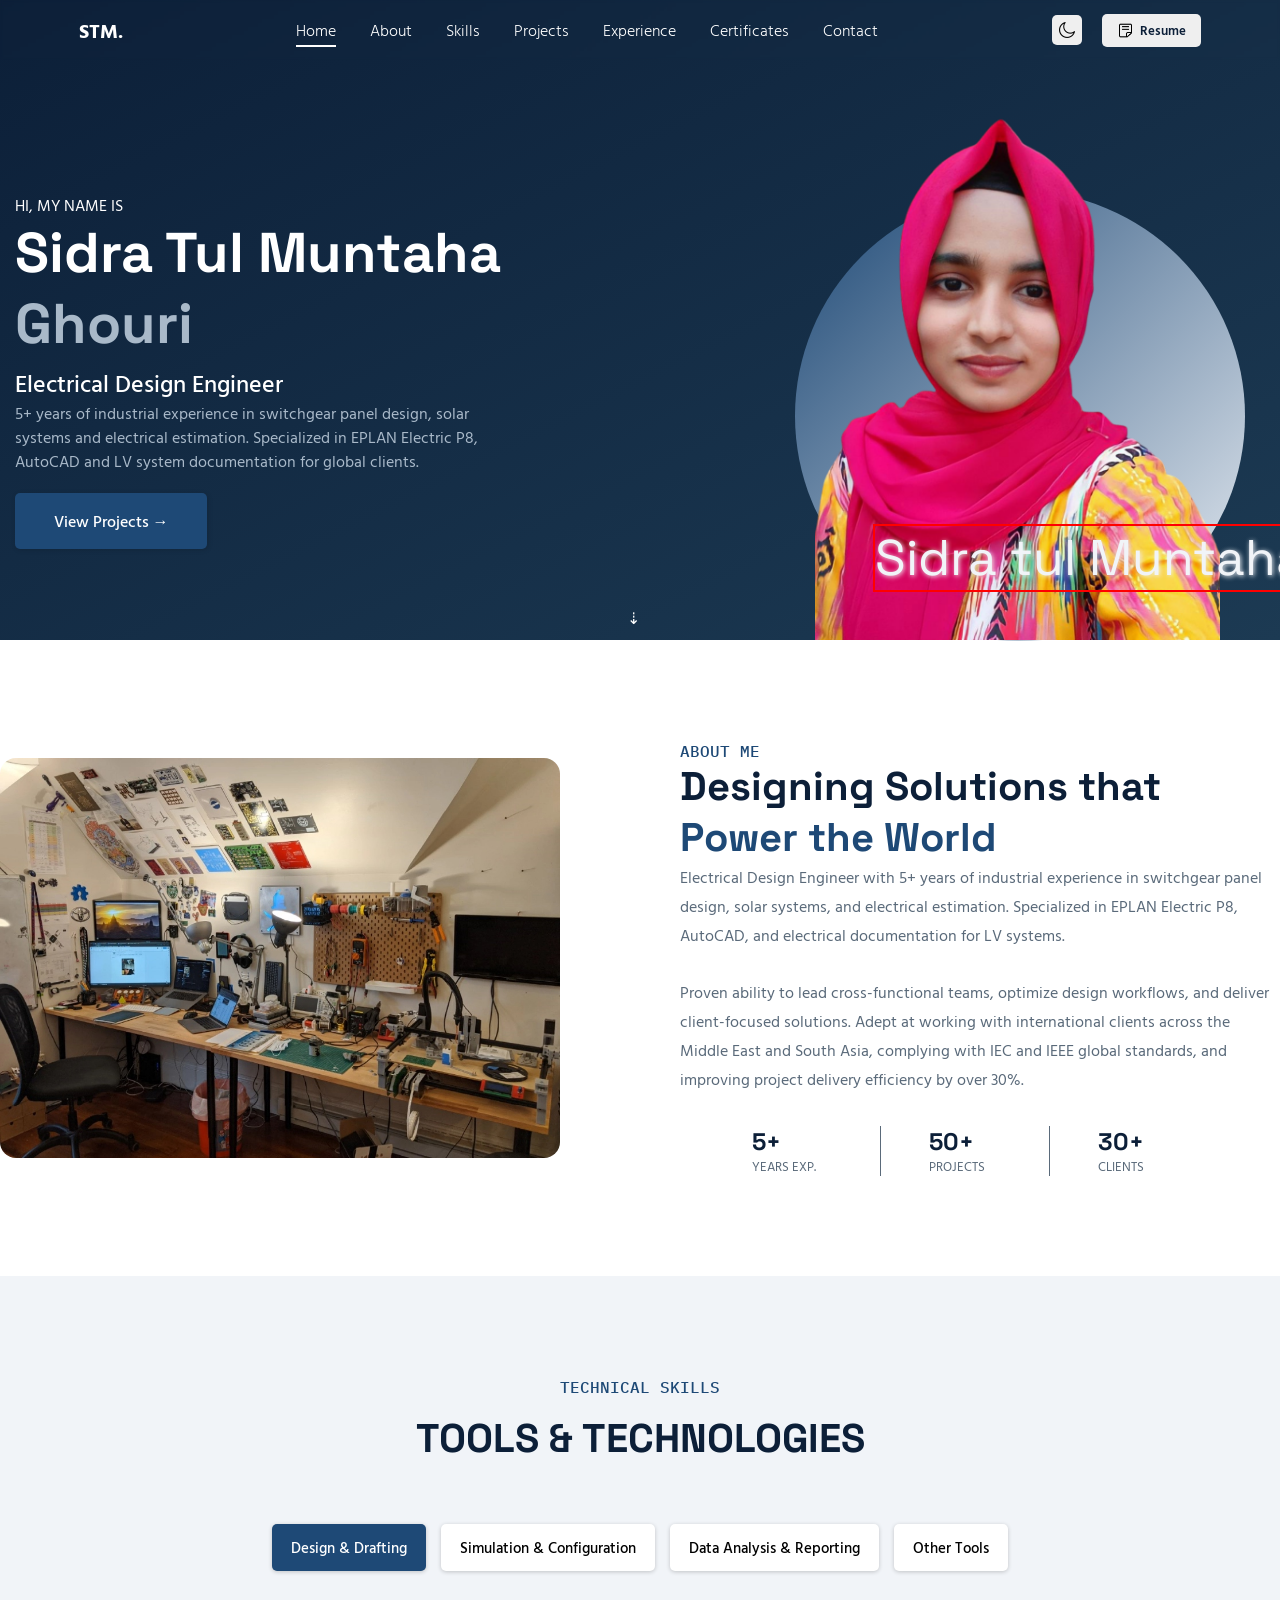
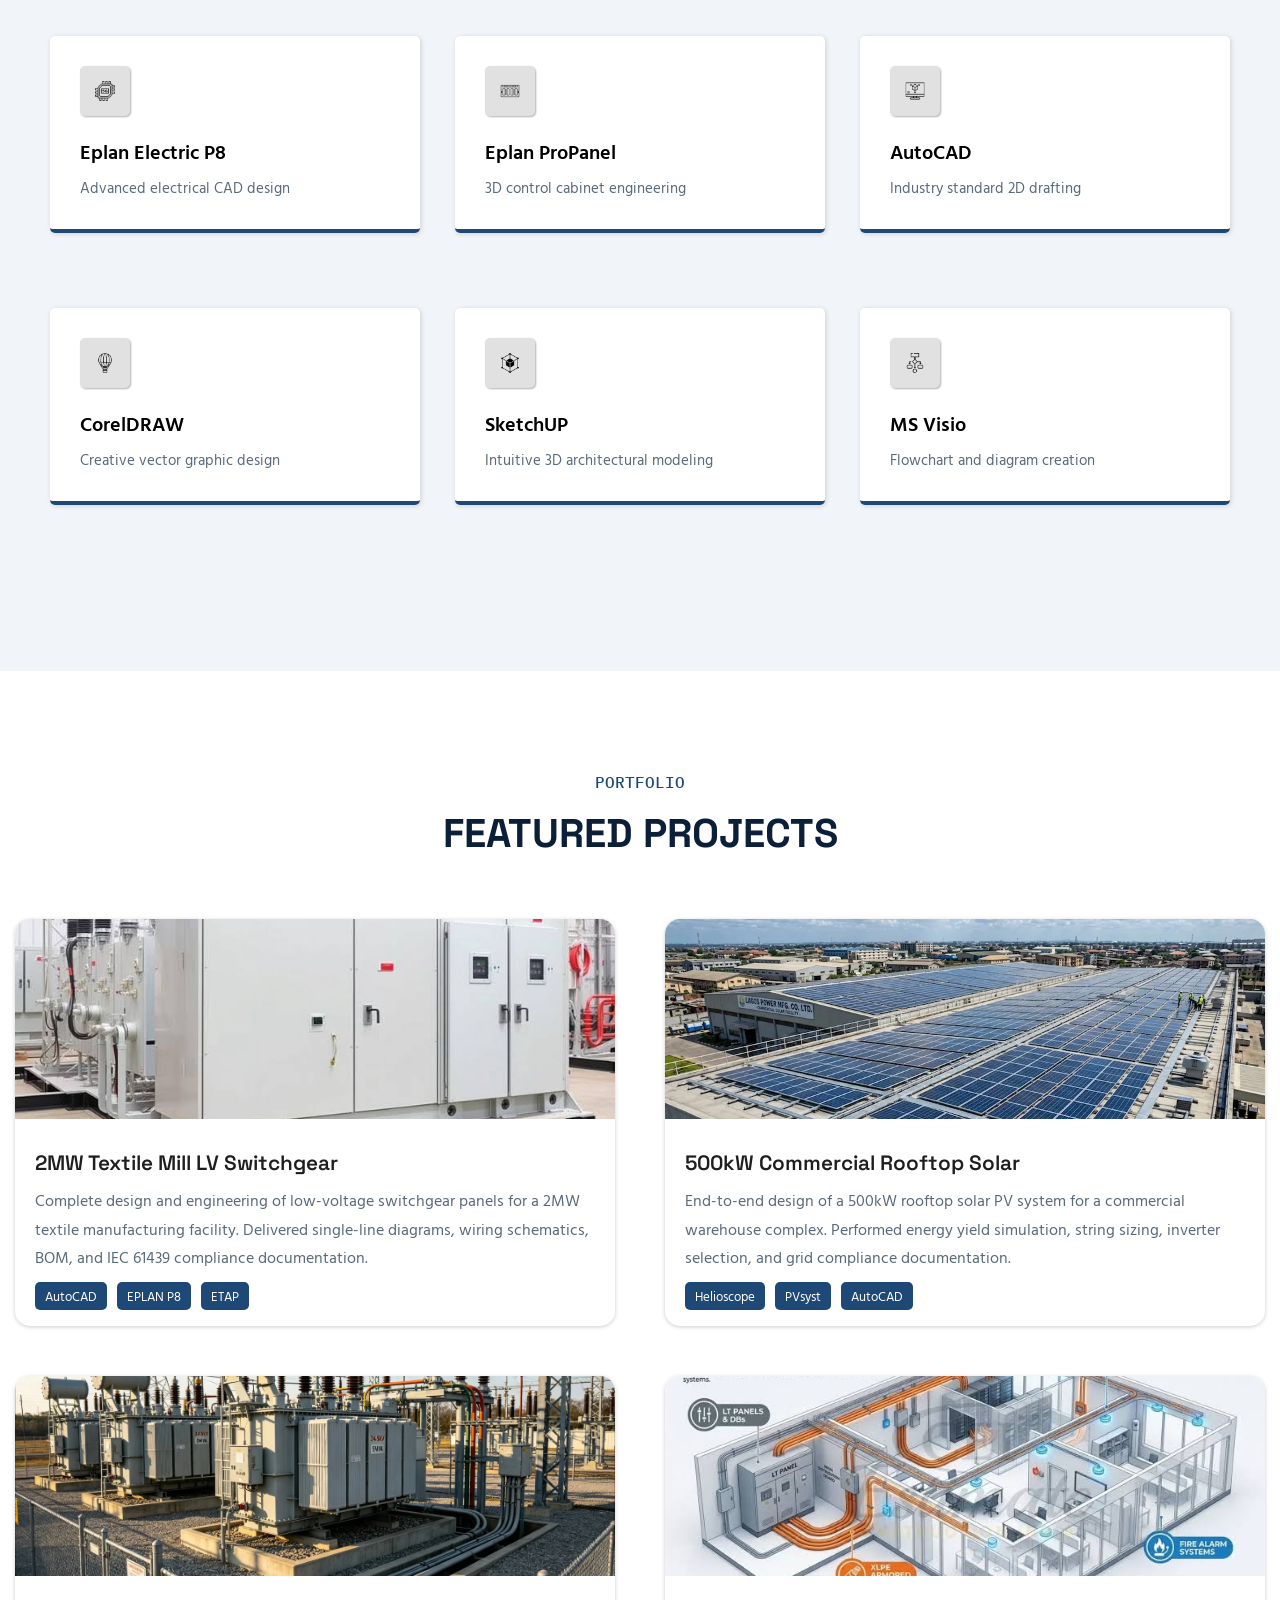
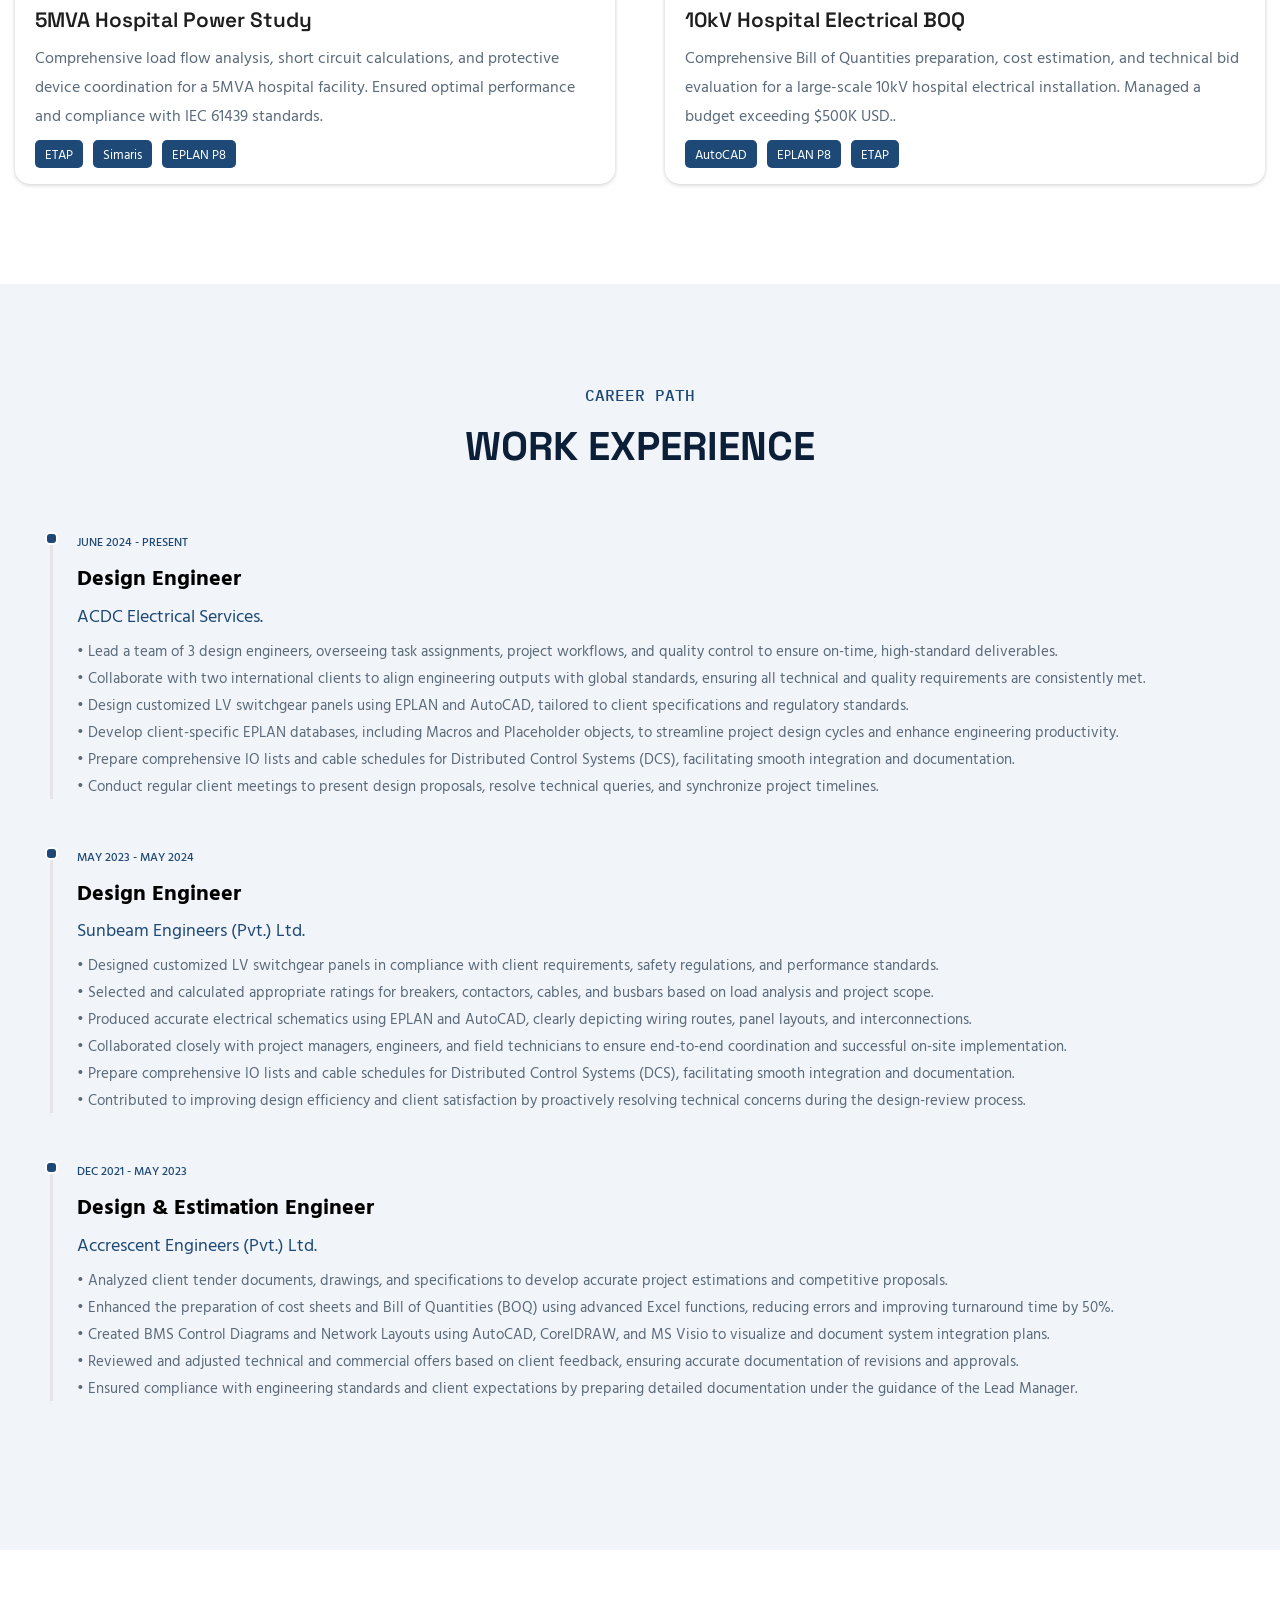
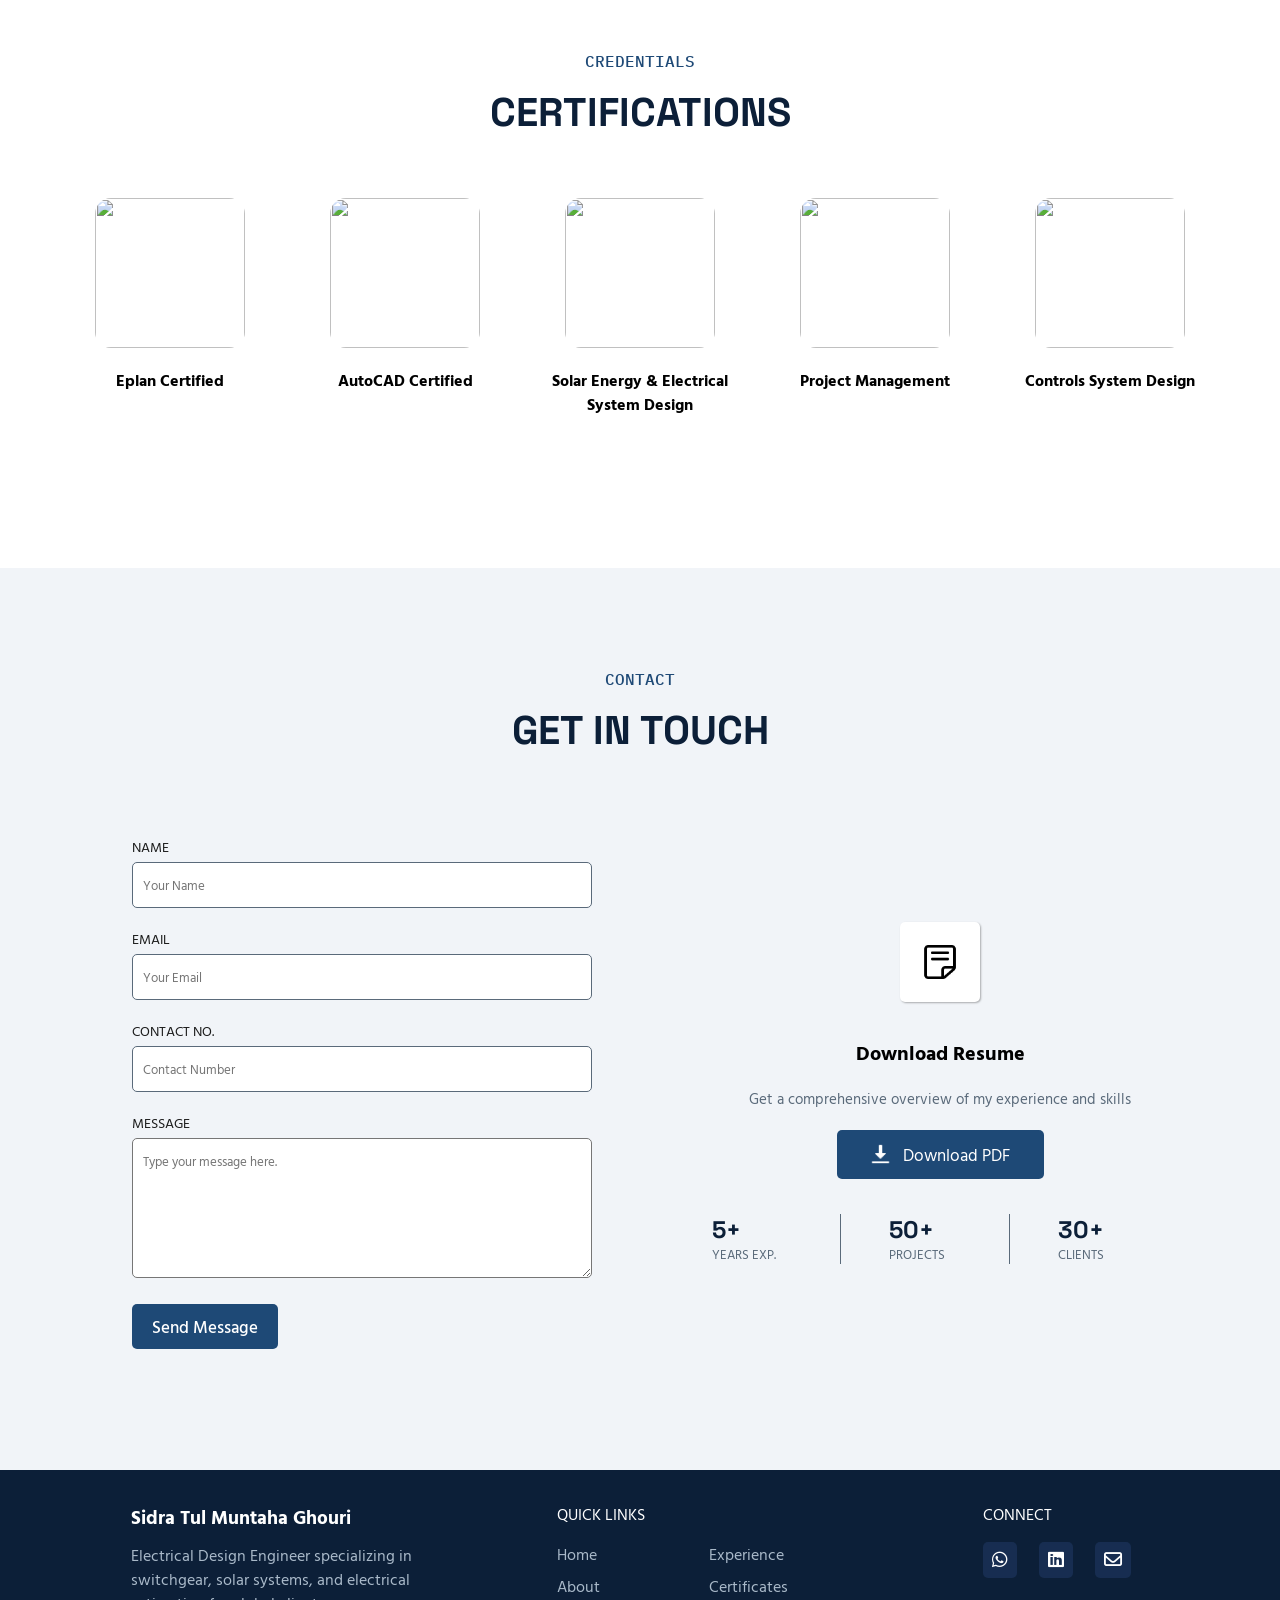
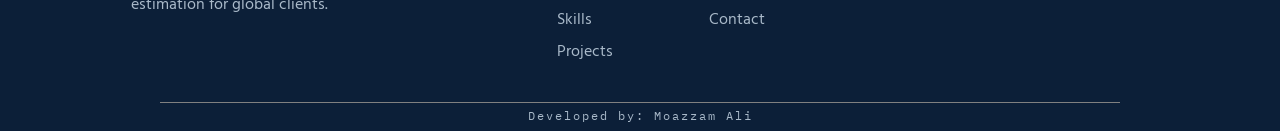
==== commit 744f1725: "made website responsive, add new fonts and brand colors" ====
--- a/index.html
+++ b/index.html
@@ -1,28 +1,33 @@
 <!DOCTYPE html> 
 <html lang="en">
   <head>
-    <title>Sidra Portfolio</title>
-    <meta name="viewport" content="width=device-width, initial-scal=1.0">
+    <title>Sidra Ghouri | Electrical Engineer</title>
+    <link rel="icon" type="image/stm-png" href="images/icons/stm-logo-icon.png">
+    <meta name="viewport" content="width=device-width, initial-scale=1.0">
     <link rel="stylesheet" href="sidra-portfolio.css">
+
     <link rel="preconnect" href="https://fonts.googleapis.com">
     <link rel="preconnect" href="https://fonts.gstatic.com" crossorigin>
-    <link href="https://fonts.googleapis.com/css2?family=Bonheur+Royale&display=swap" rel="stylesheet">
+
+  
+    <link href="https://fonts.googleapis.com/css2?family=Hind+Vadodara:wght@300;400;500;600&family=IBM+Plex+Mono:wght@100;200;300;400&family=Space+Grotesk:wght@400;500;700;800;900&display=swap" rel="stylesheet">
+
     <link rel="stylesheet" href="https://cdnjs.cloudflare.com/ajax/libs/font-awesome/6.5.1/css/all.min.css">
   </head>
   <body>
     <header>
       <nav class="header-left-section">
-        <h1 class="logo-text">Portfolio.</h1>
+        <h1 class="logo-text">STM.</h1>
       </nav>
 
       <nav class="header-middle-section">
-        <a href="">Home</a>
-        <a href="">About</a>
-        <a href="">Skills</a>
-        <a href="">Projects</a>
-        <a href="">Experience</a>
-        <a href="">Certificates</a>
-        <a href="">Contact</a>
+        <a href="#hero-section-bg" class="header-home">Home</a>
+        <a class="hide-header-link" href="#about-me-section">About</a>
+        <a class="hide-header-link" href="#skills-section">Skills</a>
+        <a href="#projects-section">Projects</a>
+        <a class="hide-header-link" href="#experience-section">Experience</a>
+        <a class="hide-header-link" href="#certificates-section">Certificates</a>
+        <a href="#contact-section">Contact</a>
       </nav>
 
       <nav class="header-right-section">
@@ -31,7 +36,8 @@
         </button>
         <button class="header-resume-button">
           <img src="images/icons/sticky-note.png" alt="">
-          <p>Resume</p>
+          <!-- <i class="fa-solid fa-file"></i> -->
+          <a class="header-resume-link" href="#contact-section">Resume</a>
         </button>
       </nav>
     </header>
@@ -42,25 +48,27 @@
         <h1 class="hero-section-name">Sidra Tul Muntaha <span class="ghouri">Ghouri</span></h1>
         <p class="hero-section-profession">Electrical Design Engineer</p>
         <p class="hero-section-description">5+ years of industrial experience in switchgear panel design, solar systems and electrical estimation. Specialized in EPLAN Electric P8, AutoCAD and LV system documentation for global clients.</p>
-        <button class="view-projects-button">View Projects &rarr;</button>
+
+        <a class="view-projects-button" href="#projects-section">View Projects &rarr;</a>
+       
         
       </div>
-      <div class="hero-section-right">
+      <div class="hero-section-right hide-hero-section-right" >
         <img class="hero-section-dp" src="images/profile-pic.png" alt="">
         <div class="hero-section-circle"></div>
         <div class="hero-section-signature">Sidra tul Muntaha</div>
       </div>
       <div class="arrow-down-div">
-        <button class="arrow-down-button">&#x21e3;</button>
+        <p class="arrow-down-button">&#x21e3;</p>
       </div>
       
     </section>
 
 <!--About ME section below-->
 
-    <section class="about-me-section">
+    <section id="about-me-section">
       <div class="about-me-left-section">
-        <img class="about-me-image" src="images/Murree-electric-buses.jpg" alt="">
+        <img class="about-me-image" src="images/work-desk.jpg" alt="">
       </div>
       <div class="about-me-right-section">
         <p class="about-me">ABOUT ME</p>
@@ -87,7 +95,7 @@
     </section>
 
   <!--Skills section below-->
-    <section class="skills-section">
+    <section id="skills-section">
       <div class="technical-skills">TECHNICAL SKILLS</div>
       <div class="tools-heading">TOOLS & TECHNOLOGIES</div>
 
@@ -133,7 +141,7 @@
             <img class="tool-icon" src="images/icons/sketch-up.png" alt="">
           </div>
           
-          <p class="tool-name">SkecthUP</p>
+          <p class="tool-name">SketchUP</p>
           <p class="tool-description">Intuitive 3D architectural modeling</p>
         </div>
         <div class="tool-card">
@@ -151,9 +159,9 @@
     </section>
    
   <!-- Project Sections below   -->
-    <section class="projects-section">
-      <div class="career-path">PORTFOLIO</div>
-      <div class="experience-heading">FEATURED PROJECTS</div>
+    <section id="projects-section">
+      <div class="projects-section-mini-heading">PORTFOLIO</div>
+      <div class="projects-section-big-heading">FEATURED PROJECTS</div>
 
       <div class="projects-container">
 
@@ -161,7 +169,7 @@
           <div class="project-inner">
 
             <div class="project-front">
-              <img src="https://encrypted-tbn0.gstatic.com/images?q=tbn:ANd9GcQPPAfyKimo8WQS--k497ihyFN1isS4hfLjdVIftleaWn4j2iJvJ0tO7BOH&s=10" alt="">
+              <img src="images/projects/2MW-textile-mill.jpg" alt="">
               <div class="project-heading">2MW Textile Mill LV Switchgear</div>
               <div class="project-description">Complete design and engineering of low-voltage switchgear panels for a 2MW textile manufacturing facility. Delivered single-line diagrams, wiring schematics, BOM, and IEC 61439 compliance documentation.</div>
               <div class="project-buttons-container">
@@ -216,7 +224,7 @@
            <div class="project-inner">
 
             <div class="project-front">
-              <img src="https://africasolarhub.com/wp-content/uploads/2026/04/Panoramic-view-of-the-500kW-solar-system-on-the-roof-of-the-Lagos-factory.webp" alt="">
+              <img src="images/projects/rooftop-solar.jpg" alt="">
               <div class="project-heading">500kW Commercial Rooftop Solar</div>
               <div class="project-description">End-to-end design of a 500kW rooftop solar PV system for a commercial warehouse complex. Performed energy yield simulation, string sizing, inverter selection, and grid compliance documentation.</div>
               <div class="project-buttons-container">
@@ -272,7 +280,7 @@
            <div class="project-inner">
 
             <div class="project-front">
-              <img src="https://files.huamei-electrical.com/upload/d/file/efpub/5208980d056581231ce82cf17626be7f.webp" alt="">
+              <img src="images/projects/5mva-hospital.jpg" alt="">
               <div class="project-heading">5MVA Hospital Power Study</div>
               <div class="project-description">Comprehensive load flow analysis, short circuit calculations, and protective device coordination for a 5MVA hospital facility. Ensured optimal performance and compliance with IEC 61439 standards.</div>
               <div class="project-buttons-container">
@@ -328,7 +336,7 @@
            <div class="project-inner">
 
             <div class="project-front">
-              <img src="https://encrypted-tbn0.gstatic.com/images?q=tbn:ANd9GcRy2GC1QsWoBLfuvNYORl7aQvl1n-HDqbNQfF_oocRSIF0J7CO0d4-uRUY&s=10" alt="">
+              <img src="images/projects/hospital-boq.jpg" alt="">
               <div class="project-heading">10kV Hospital Electrical BOQ</div>
               <div class="project-description">Comprehensive Bill of Quantities preparation, cost estimation, and technical bid evaluation for a large-scale 10kV hospital electrical installation. Managed a budget exceeding $500K USD..</div>
               <div class="project-buttons-container">
@@ -384,7 +392,7 @@
 
   <!-- Experience section below -->
 
-    <section class="experience-section">
+    <section id="experience-section">
       <div class="career-path">CAREER PATH</div>
       <div class="experience-heading">WORK EXPERIENCE</div>
 
@@ -436,7 +444,7 @@
     </section>
 
 <!-- Certificates section below -->
-    <section class="certification-section">
+    <section id="certificates-section">
       <div class="career-path">CREDENTIALS</div>
       <div class="experience-heading">CERTIFICATIONS</div>
 
@@ -473,7 +481,7 @@
 
 <!-- Contact section below -->
 
-    <section class="contact-section">
+    <section id="contact-section">
       <div class="career-path">CONTACT</div>
       <div class="experience-heading">GET IN TOUCH</div>
 
@@ -482,15 +490,15 @@
         <form action="" class="custom-form">
           <div class="form-group">
             <label for="name">NAME</label>
-            <input type="text" placeholder="Your Name">
+            <input type="text" id="name" placeholder="Your Name">
           </div>
           <div class="form-group">
             <label for="Email">EMAIL</label>
-            <input type="text" name="Email" placeholder="Your Email">
+            <input type="text"  id="Email" placeholder="Your Email">
           </div>
           <div class="form-group">
-            <label for="Contact">CONTACT NO.</label>
-            <input type="number" placeholder="Contact Number">
+            <label for="Contact-no">CONTACT NO.</label>
+            <input type="tel" id="Contact-no" placeholder="Contact Number">
           </div>
           <div class="form-group">
             <label for="message">MESSAGE</label>
@@ -505,11 +513,11 @@
         <img class="resume-icon" src="images/icons/sticky-note.png" alt="">
         <div class="resume-heading">Download Resume</div>
         <div class="resume-description">Get a comprehensive overview of my experience and skills</div>
-        <a href="sidra-resume.pdf" download="sidra-resume.pdf">
-          <button class="download-button">
+        <a class="download-button" href="sidra-resume.pdf" download="sidra-resume.pdf">
+          
           <img class="download-icon" src="images/icons/download-icon.png" alt="">
           <p>Download PDF</p>
-        </button>
+        
         </a>
         
            <div class="about-me-numbers">
@@ -533,25 +541,25 @@
     </section>
 
   <!-- Footer section below -->  
-   <footer>
+   <footer id="footer-section">
     <div class="footer-left-section">
-      <div class="footer-left-section-heading">Sidra Tul Muntah Ghouri</div>
-      <div>Electrical Design Engineer specializeing in switchgear, solar systems, and electrical estimation for global clients.</div>
+      <div class="footer-left-section-heading">Sidra Tul Muntaha Ghouri</div>
+      <div>Electrical Design Engineer specializing in switchgear, solar systems, and electrical estimation for global clients.</div>
     </div>
 
     <div class="footer-links">
       <p class="quick-links-text">QUICK LINKS</p>
       <div class="footer-links-container">
         <div class="footer-links-column">
-        <a href="">Home</a>
-        <a href="">About</a>
-        <a href="">Skills</a>
-        <a href="">Projects</a>
+        <a href="#hero-section-bg">Home</a>
+        <a href="#about-me-section">About</a>
+        <a href="#skills-section">Skills</a>
+        <a href="#projects-section">Projects</a>
       </div>
       <div class="footer-links-column">
-        <a href="">Experience</a>
-        <a href="">Certificates</a>
-        <a href="">Contact</a>
+        <a href="#experience-section">Experience</a>
+        <a href="#certificates-section">Certificates</a>
+        <a href="#contact-section">Contact</a>
       </div>
       </div>
       
@@ -560,19 +568,20 @@
 
     <div class="footer-social-links">
       <p class="quick-links-text">CONNECT</p>
-      <a href="">
+      <a href="https://wa.me/3158302621" target="_blank">
         <i class="fa-brands fa-whatsapp"></i>
       </a>
-      <a href="">
+      <a href="https://www.linkedin.com/in/sidra-tul-muntaha-ghouri/" target="_blank">
         <i class="fa-brands fa-linkedin"></i>
       </a>
-      <a href="">
+      <a href="mailto: sidratulmuntaha135@gmail.com" target="_blank">
         <i class="fa-regular fa-envelope"></i>
       </a>
     </div>
    </footer>
    <div class="author">
-    <p>Designed by: Moazzam Ali</p>
+    <div class="footer-line"></div>
+    <p>Developed by: Moazzam Ali</p>
    </div>
   
     <script src="sidra-portfolio.js"></script>
--- a/sidra-portfolio.css
+++ b/sidra-portfolio.css
@@ -1,31 +1,64 @@
-.bonheur-royale-regular {
-  font-family: "Bonheur Royale", cursive;
-  font-weight: 400;
+.Space-Grotesk {
+  font-family: "Space Grotesk", sans-serif;
   font-style: normal;
 }
+.hind-vadodara {
+  font-family: "Hind Vadodara", sans-serif;
+  font-style: normal;
+}
+.Ibm-plex-mono {
+  font-family: "ibm plex mono", sans-serif;
+  font-style: normal;
+}
+:root {
+  --navy: #0c1f38;
+  --blue: #1e4976;
+  --bg: #f1f4f8;
+  --dark: #0c1f38;
+  --text: #5a6a7a;
+  --light: #a9b9c9;
+}
 *{
+  font-family: "Hind Vadodara",  Arial, Helvetica, sans-serif;
   padding: 0;
   margin: 0;
   box-sizing: border-box;
   text-decoration: none;
 }
+html {
+  scroll-behavior: smooth;
+  scroll-padding-top: 70px;
+}
 body {
-  font-family: arial, Helvetica, sans-serif;
-  height: 3500px;
+  /*still thinking what can go here*/
+
+}
+button {
+  cursor: pointer;
+  transition: transform 0.3s ease;
+}
+button:hover {
+  transform: translateY(-5px);
 }
 /* Header navigation bar--------------------------------------- */
 header {
   display: flex;
+  font-family: "Hind Vadodara",  Arial, Helvetica, sans-serif;
   margin: 0;
   height: 60px;
   justify-content: space-around;
   align-items: center;
-  background-image: transparent;
+  background-color: transparent;
+  backdrop-filter: blur(0.1em);
   margin-top: 0;
   position: fixed;
   top: 0;
   width: 100%;
   z-index: 10;
+}
+header.scrolled {
+  background-color: rgb(21, 31, 56, 0.9);
+  backdrop-filter: blur(1em);
 }
 .logo {
   background-color: white;
@@ -43,12 +76,40 @@
   justify-content: center;
   
 }
+
 .header-middle-section a{
   margin: 0 15px;
   text-decoration: none;
   color: white;
-  font-weight: 100;
-}
+  font-weight: 300;
+  position: relative;
+  
+}
+
+.header-middle-section a::after {
+  content: "";
+  position: absolute;
+  left: 0;
+  bottom: -5px;
+  width: 100%;
+  height: 2px;
+  background-color: white;
+  transform: scaleX(0);
+  transform-origin: left;
+  transition: transform 0.4s ease;
+}
+.header-middle-section a:hover::after {
+  transform: scaleX(1);
+}
+.header-middle-section a.header-home::after {
+  transform: scaleX(1);
+}
+
+
+.header-middle-section:hover a.header-home:not(:hover)::after {
+  transform: scaleX(0);
+}
+
 .header-right-section {
   display: flex;
   align-items: center;
@@ -82,78 +143,102 @@
   margin: 0 6px 0 0;
   padding: 0;
 }
-.header-resume-button p{
-  padding: 0;
-  margin: 0;
-  font-weight: 700;
-}
+.header-resume-button a{
+  font-weight: 600;
+  color: var(--dark);
+}
+/* Responsive Section- Header -----------------------------------------*/
+
+@media (max-width: 500px) {
+  
+    
+
+    }
+
+
 /* Hero section -------------------------------------------*/
 .hero-section {
   display: flex;
-  height: 600px;
+  height: auto;
   gap: 300px;
   position: relative;
   justify-content: center;
   align-items: center;
-  
+  padding: 6.3em 0 0 0;
 }
 #hero-section-bg {
-  background-image: linear-gradient(to bottom right,#081736, #2C497F );
+  background-image: linear-gradient(to bottom right, var(--navy), #1c3a53 );
+  
  
 }
 .hero-section-text {
-  margin: 60px 0 0 0;
   display: flex;
   flex-direction: column;
-  width: 500px;
+  width: 100%;
+  max-width: 500px;
 }
 .hero-section-above-name {
-  color: #94baff;
-  font-weight: 100;
+  font-family: "Hind Vadodara",  Arial, Helvetica, sans-serif;
+  color: white;
+  font-weight: 400;
   margin: 0;
 }
 .hero-section-name {
-  font-weight: 1000;
-  font-size: 52px;
+  font-family: "Space Grotesk", Arial, Helvetica, sans-serif;
+  font-weight: 700;
+  font-size: 3.5rem;
   color: white;
   margin: 0;
 }
 .ghouri {
-  color: #75a5fe;
+  font-family: "Space Grotesk", Arial, Helvetica, sans-serif;
+  color: var(--light);
 }
 .hero-section-profession {
-  color: #75a5fe;
-  font-size: 22px;
+  font-family: "Hind Vadodara",  Arial, Helvetica, sans-serif;
+  color: white;
+  font-size: 1.5rem;
+  font-weight: 500;
   margin: 6px 0 0 0;
 }
 .hero-section-description {
-  color: lightgray;
+  font-family: "Hind Vadodara",  Arial, Helvetica, sans-serif;
+  color: var(--light);
 }
 .view-projects-button {
-  padding: 3px 7px;
-  width: 150px;
-  height: 50px;
-  font-weight: 700;
+  font-family: "Hind Vadodara",  Arial, Helvetica, sans-serif;
+  display: block;
+  padding: 1em 0.5em;
+  text-align: center;
+  width: 12em;
+  /* height: 50px; */
+  font-weight: 500;
   border-radius: 5px;
   border: none;
-  background-color: #1768fe;
-  color: white;
+  background-color: var(--blue);
+  color: white;
+  box-shadow: 1px 1px 5px rgb(0, 0, 0, 0.15);
   margin-top: 20px;
+  transition: transform 0.3s ease;
+}
+.view-projects-button:hover {
+  transform: translateY(-5px);
 }
 .hero-section-right {
   display: flex;
   align-items: center;
-  width: 450px;
-  height: 540px;
+  width: 100%;
+  max-width: 450px;
+  height: 80%;
   border-radius: 5px;
   /* background-color: rgb(226, 226, 226); */
-  margin: 60px 0 0 0;
+
   position: relative;
 }
 .hero-section-signature {
-  font-family: "Bonheur Royale", cursive;
+  font-family: "Space Grotesk", cursive;
   position: absolute;
-  color: #1768fe;
+  color: var(--bg);
   text-shadow: 1px 1px 5px;
   font-size: 50px;
   bottom: 50px;
@@ -166,16 +251,13 @@
   width: 450px;
   height: 450px;
   border-radius: 50%;
-  background-color: ;
-  background-image: linear-gradient(to bottom right,#1768fe, #dee5f3 );
-  ;
+  background-image: linear-gradient(to bottom right, var(--blue), #e8edf3 );
   top: 90px;
   right: 20px;
   z-index: 1;
 }
 .hero-section-dp {
-  width: 100%;
-  height: 100%;
+  width: 90%;
   object-fit: contain;
   z-index: 2;
 }
@@ -186,100 +268,134 @@
   left: 49%;
   display: flex;
   justify-content: center;
+  background-color: transparent;
 
 }
 .arrow-down-button {
-  height: 25px;
+  /* height: 25px;
   width: 25px;
-  border-radius: 5px;
-  
-  border: none;
-  align-items: center;
-}
+  border-radius: 5px; */
+  color: white;
+  align-items: center;
+}
+/* Responsive Design hero section ---------------------------------------- */
+@media (max-width: 900px) {
+  .hero-section {flex-direction: column; padding: 6.3em 2em; justify-content: center; align-items: center; text-align: center; height: auto;}
+  .hide-hero-section-right {display: none;}
+  .hero-section-text {align-items: center;}
+  .hero-section-name {font-size: 3.5rem; align-items: center;}
+}
+
 /* About me section --------------------------------------------- */
-.about-me-section {
+#about-me-section {
+  background-color: white;
   display: flex;
   gap: 180px;
   justify-content: center;
   align-items: center;
-  margin-top: 100px;
+  padding: 6.3em 0;
 }
 .about-me-left-section {
   display: flex;
-  width: 500px;
+  max-width: 500px;
   height: 400px;
 }
 .about-me-image {
-  width: 100%;
+  width: 130%;
   height: 100%;
   object-fit: cover;
+  border-radius: 1em;
 }
 .about-me-right-section {
-  width: 600px;
+  max-width: 600px;
 
 }
 .about-me {
-  color: #1768fe;
-  margin: 0;
-  font-size: 15px;
+  font-family: 'ibm plex mono', monospace;
+  color: var(--blue);
+  font-weight: 500;
+  font-size: 1rem;
 }
 .about-me-right-section h1{
-  font-size: 45px;
-  margin: 15px 0 0 0;
+  font-family: "Space Grotesk", sans-serif;
+  font-size: 2.5rem;
+  color: var(--dark);
 }
 .power-the-world {
-  color: #1768fe;
+  font-family: "Space Grotesk", sans-serif;
+  color: var(--blue);
 }
 .about-me-description {
-  color: rgb(68, 68, 68);
+  color: var(--text);
+  font-size: 1rem;
   line-height: 1.8;
-  margin-bottom: 30px;
+  margin-bottom: 2rem;
 }
 .about-me-numbers {
   display: flex;
-  gap: 35px;
-  justify-content: center;
+  gap: 3em;
+  justify-content: center;
+  
 }
 .about-me-numbers div {
-  border-right: 1px solid rgb(125, 125, 125);
-  padding-right: 60px;
+  border-right: 1px solid var(--text);
+  padding-right: 4em;
+}
+.about-me-numbers div:last-child {
+  border-right: none;
 }
 .about-me-bold-numbers {
+  font-family: "Space Grotesk", sans-serif;
   font-weight: 800;
-  font-size: 25px;
-  margin: 0;
+  font-size: 1.5rem;
+  color: var(--dark);
+  
 }
 .about-me-experience {
-  color: rgb(68, 68, 68);
-  margin: 5px 0 0 0;
-  font-size: 13px;
+  color: var(--text);
+  font-size: 0.8rem;
+}
+/* responsive about me section ------------------------------------------- */
+@media (max-width: 900px) {
+  #about-me-section {flex-direction: column; gap: 50px; padding: 6.3em 2em;}
+  .about-me-image {width: 100%;}
+  .about-me {font-size: 0.85rem;}
+  .about-me-right-section h1 {
+    font-size: 2rem;
+    margin-bottom: 0.5em;
+  }
+  .about-me-numbers {gap: 1.5em;}
+  .about-me-bold-numbers {font-size: 1.4rem; margin-bottom: 0.5em;}
+  .about-me-numbers div {
+    padding-right: 2em;
+  } 
 }
 /* Skills section --------------------------------------------------- */
-.skills-section {
-   /* background-image: linear-gradient(to top left,#081736, #2C497F ); */
-   background-color: #f8f9fb;
-   margin: 100px 0 0 0 ;
+#skills-section {
+   background-color: var(--bg);
    height: auto;
-   padding: 50px 0;
+   padding: 6.3em 0;
 }
 .technical-skills {
-  color: #1464f9;
-  margin: 0 0 15px 0;
-  padding-top: 25px;
+  font-family: 'ibm plex mono', monospace;
+  color: var(--blue);
+  font-weight: 500;
+  font-size: 1rem;
+  margin: 0 0 1em 0;
   text-align: center;
-  font-size: 15px;
 }
 .tools-heading {
+  font-family: "Space Grotesk", sans-serif;
   text-align: center;
-  font-size: 30px;
+  margin: 0 0 1.5em 0;
+  font-size: 2.5rem;
   font-weight: 700;
-  color: rgb(0, 0, 0);
+  color: var(--dark);
 }
 .tools-selector-buttons {
   display: flex;
   justify-content: center;
   gap: 15px;
-  margin-top: 45px;
   
 }
 .skills-button {
@@ -292,7 +408,7 @@
   box-shadow: 0px 1px 4px rgba(0, 0, 0, 0.2);
 }
 .skills-button-colored {
-  background-color: #1464f9;
+  background-color: var(--blue);
   color: white;
 }
 .tools-cards-container {
@@ -311,9 +427,14 @@
   display: flex;
   flex-direction: column;
   padding: 30px;
-  box-shadow: 1px 1px 5px rgba(0, 0, 0, 0.1);
-  border-radius: 5px;
-  border-bottom:4px solid #1464f9;
+  box-shadow: 1px 1px 5px rgba(0, 0, 0, 0.15);
+  border-radius: 5px;
+  border-bottom:4px solid var(--blue);
+  transition: transform 0.3s ease;
+  
+}
+.tool-card:hover {
+  transform: translateY(-5px);
 }
 .tool-icon-container {
   background-color: rgb(225, 225, 225);
@@ -337,17 +458,43 @@
 
 }
 .tool-description {
-  color: gray;
+  color: var(--text);
   font-size: 15px;
 }
+/* responsive skills & tools Section ------------------------- */
+@media (max-width: 900px) {
+  #skills-section {padding: 6.3em 1.8em; height: auto;} 
+  .tools-selector-buttons {flex-wrap: wrap; gap: 10px;}
+  .tools-cards-container {display: flex; flex-direction: column;}
+  .tool-card {width: 100%;}
+}
 /* Projects Section ------------------------- */
+#projects-section {
+  padding: 6.3em 0;
+}
 .projects-container {
   display: grid;
   grid-template-columns: repeat(2, minmax(0, 600px));
   column-gap: 50px;
   row-gap: 50px;
   justify-content: center;
-  margin-bottom: 100px;
+  
+}
+.projects-section-mini-heading {
+  font-family: 'ibm plex mono', monospace;
+   color: var(--blue);
+   font-weight: 500;
+   font-size: 1rem;
+   margin: 0 0 1em 0;
+   text-align: center;
+}
+.projects-section-big-heading {
+  font-family: "Space Grotesk", sans-serif;
+  text-align: center;
+  font-size: 2.5rem;
+  margin: 0 0 1.5em 0;
+  font-weight: 700;
+  color: var(--dark);
 }
 .project {
   display: flex;
@@ -355,7 +502,6 @@
   border-radius: 15px;
   box-shadow: 0px 1px 4px rgba(0, 0, 0, 0.2);
   background-color: transparent;
-  height: 400px;
   perspective: 2000px;
 }
 .project-inner {
@@ -368,17 +514,19 @@
 .project:hover .project-inner {
   transform: rotateY(180deg);
 }
+.project-front {
+  position: relative;
+  
+}
 .project-front, .project-back {
-  position: absolute;
   width: 100%;
   height: 100%;
   backface-visibility: hidden;
 }
 
 .project-back {
-  
-  background-color: #081736;
-  /* background-color: #1464f9; */
+  position: absolute;
+  background-color: var(--navy);
   color: white;
   transform: rotateY(180deg);
   display: flex;
@@ -394,30 +542,33 @@
   margin-bottom: 25px;
 }
 .project-heading {
-  font-size: 20px;
-  font-weight: 700;
+  font-family: "Space Grotesk", sans-serif;
+  font-size: 1.3rem;
+  font-weight: 600;
+  color: rgb(30, 30, 30);
   margin: 0 20px 10px 20px;
 }
 .project-description {
-  font-size: 15px;
+  font-size: 1rem;
   line-height: 1.8;
-  color: gray;
+  color: var(--text);
   margin: 0 20px 10px 20px;
 }
 .project-buttons-container {
   display: flex;
   column-gap: 10px;
   margin-left: 20px;
+  margin-bottom: 1em;
 }
 .project-buttons-container button {
-  background-color: #1464f9;
+  background-color: var(--blue);
   color: white;
   border: none;
-  border-radius: 3px;
-  margin: 0 0 20px 0px;
+  border-radius: 5px;
   padding: 4px 10px;
 }
 .project-back-heading {
+  font-family: "Space Grotesk", sans-serif;
   text-align: center;
   text-decoration: underline;
   text-underline-offset: 0.6em;
@@ -441,34 +592,44 @@
 .fa-triangle-exclamation, .fa-briefcase, .fa-square-poll-vertical {
   margin-top: 4px;
 }
+/* responsive projects section ----------------------- */
+@media (max-width: 900px) {
+  #projects-section {padding: 6.3em 2em;}
+  .projects-container {grid-template-columns: 1fr;  }
+  .project {width: 100%;}
+  
+  
+}
 /* Experience section ----------------------- */
-.experience-section {
-   background-color: #f8f9fb;
+#experience-section {
+   background-color: var(--bg);
    height: auto;
-   padding: 50px;
+   padding: 6.3em 50px;
 }
 .career-path {
-  color: #1464f9;
-  margin: 0 0 15px 0;
-  padding-top: 25px;
+  font-family: 'ibm plex mono', monospace;
+  color: var(--blue);
+   font-weight: 500;
+   font-size: 1rem;
+   margin: 0 0 1em 0;
+   text-align: center;
+}
+.experience-heading {
+  font-family: "Space Grotesk", sans-serif;
   text-align: center;
-  font-size: 15px;
-}
-.experience-heading {
-  text-align: center;
-  font-size: 30px;
+  font-size: 2.5rem;
+  margin: 0 0 1.5em 0;
   font-weight: 700;
-  color: rgb(0, 0, 0);
-  margin-bottom: 40px;
+  color: var(--dark);
 }
 .experience-box {
   border-left: 3px solid #e5e5e5;
-  padding-left: 20px;
+  padding-left: 1.5em;
   position: relative;
-  margin-bottom: 40px;
+  margin-bottom: 3em;
 }
 .exp-dot {
-  background-color: #1464f9;
+  background-color: var(--blue);
   height: 13px;
   width: 13px;
   border: 2px solid white;
@@ -478,37 +639,37 @@
   top: 0px;
 }
 .exp-date {
-  color: #1464f9;
-  font-size: 11px;
+  color: var(--blue);
+  font-size: 0.75rem;
   font-weight: 500;
 }
 .exp-job {
   font-weight: 700;
-  font-size: 20px;
-  margin-top: 12px;
+  font-size: 1.35rem;
+  margin-top: 0.5em;
 }
 .exp-company {
-  color: #1464f9;
-  font-size: 15px;
-  margin-top: 8px;
+  color: var(--blue);
+  font-size: 1.1rem;
+  margin-top: 0.5em;
 }
 .exp-description {
   margin-top: 8px;
   font-size: 15px;
   line-height: 1.8;
-  color: gray;
+  color: var(--text);
 }
 
 /* Certificates section ----------------------- */
-.certification-section {
-  padding: 50px 0;
+#certificates-section {
+  padding: 6.3em 0;
 }
 .certifications-container {
   display: flex;
   gap: 35px;
   justify-content: center;
   align-items: center;
-  padding: 100px 0;
+  
 }
 .certification-box {
   width: 200px;
@@ -517,33 +678,46 @@
   align-items: center;
   justify-content: center;
   text-align: center;
-
+  transition: transform 0.3s ease;
+}
+.certification-box:hover {
+  transform: translateY(-5px);
 }
 .cert-logo {
   width: 150px;
   height: 150px;
   overflow: hidden;
   margin-bottom: 20px;
-  border-radius: 15%;
+  border-radius: 1em;
+  
 }
 .certification-box div{
   width: 200px;
   height: 100px;
   font-weight: 700;
 }
-
+/* responsive certifications section ----------------------- */
+@media (max-width: 900px) {
+  .certifications-container {flex-wrap: wrap; gap: 40px;}
+  .certification-box {width: 140px}
+  .cert-logo {width: 130px;}
+}
 /* Contact section ----------------------- */
-.contact-section {
-  background-color: #f8f9fb;
-  padding-bottom: 50px;
+#contact-section {
+  background-color: var(--bg);
+  padding: 6.3em 0;
 }
 .contact-resume-div {
   display: flex;
   gap: 100px;
   justify-content: center;
 }
+.contact-left-section {
+  max-width: 500px;
+  width: 100%;
+}
 .custom-form {
-  max-width: 500px;
+  width: 100%;
   border-radius: 10px;
   padding: 20px;
   
@@ -558,25 +732,26 @@
   font-size: 14px;
 }
 .form-group input{
-  width: 500px;
+  width: 100%;
   padding: 12px 0 12px 10px;
   border-radius: 5px;
-  border: solid 1px gray;
+  border: solid 1px var(--text);
 }
 .message-box {
-  height: 140px;
-  width: 500px;
+  min-height: 140px;
+  width: 100%;
   border-radius: 5px;
   padding: 12px 0 12px 10px;
 }
 .send-button {
-  background-color: #1464f9;
+  background-color: var(--blue);
   color: white;
   border: none;
   padding: 10px 20px;
   border-radius: 5px;
   font-size: 17px;
   font-weight: 500;
+  cursor: pointer;
 }
 .contact-right-section {
   display: flex;
@@ -598,13 +773,13 @@
   margin-bottom: 20px;
 }
 .resume-description {
-   color: gray;
+   color: var(--text);
    font-size: 15px;
    margin-bottom: 20px;
 
 }
 .download-button {
-  background-color: #1464f9;
+  background-color: var(--blue);
   color: white;
   border: none;
   padding: 12px 20px;
@@ -614,6 +789,8 @@
   justify-content: center;
   align-items: center;
   margin-bottom: 35px;
+  cursor: pointer;
+  transition: transform 0.3s ease;
 }
 .download-icon {
   filter: invert(1);
@@ -624,22 +801,30 @@
   font-size: 17px;
   margin-left: 12px;
 }
-
+.download-button:hover {
+  transform: translateY(-5px);
+}
+/* responsive contact me section ----------------------- */
+@media (max-width: 900px) {
+  #contact-section {padding: 6.3em 2em;}
+  .contact-resume-div {flex-direction: column; align-items: center; gap: 60px;}
+
+}
 /* Footer section ----------------------- */
 footer {
   display: flex;
   gap: 9em;
   justify-content: center;
   align-items: flex-start;
-  background-color: #081736;
+  background-color: var(--navy);
   color: white;
   padding: 2em 0;
-  border-bottom: 0.5px solid gray;
+  
 }
 
 .footer-left-section {
   width: 22%;
-  color: gray;
+  color: var(--light);
 }
 .footer-left-section-heading {
   color: white;
@@ -669,10 +854,12 @@
 }
 .footer-links-column a{
   text-decoration: none;
-  color: gray;
+  color: var(--light);
   margin-bottom: 0.5em;
 }
-
+.footer-social-links {
+
+}
 .fa-brands, .fa-regular {
   text-decoration: none;
   color: white;
@@ -682,13 +869,68 @@
   padding: 0.5em;
   border-radius: 5px;
 }
+.footer-line {
+  width: 75%;
+  margin: 0 auto;
+  border-bottom: 0.5px solid gray;
+  
+}
 .author {
-  background-color: #081736;
-  color: gray;
+  background-color: var(--navy);
+  color: var(--light);
+  padding-bottom: 0.2em;
   
 }
 .author p{
-  text-align: end;
-  margin-right: 2em;
-  margin-bottom: 1em;
-}
+  font-family: 'ibm plex mono', monospace;
+  letter-spacing: 0.12rem;
+  text-align: center;
+  font-size: 0.75rem;
+  letter-spacing: 2px;
+  margin: 0.4em 0;
+
+}
+/* ============ RESPONSIVE — footer ============ */
+@media (max-width: 900px) {
+  footer {flex-direction: column; gap: 3em; padding: 6.3em 2em;}
+  .footer-left-section {width: 100%; text-align: center;}
+  .footer-links-container{justify-content: center;}
+  .footer-links {width: 100%; text-align: center;}
+  .footer-social-links {display: block; margin: 0 auto; text-align: center;}
+}
+/* ============ RESPONSIVE — bottom of file ============ */
+@media (max-width: 900px) {
+  .header-middle-section { display: none; }
+  .header-right-section {display: none;}  /* temporary, hamburger aayega */
+/*
+  .hero-section {
+    flex-direction: column; height: auto; gap: 60px;
+    padding: 130px 24px 80px; text-align: center;
+  }
+  .hero-section-text { align-items: center; margin-top: 0; }
+  .hero-section-right { width: 100%; max-width: 450px; height: auto; margin: 0 auto; }
+  .hero-section-signature { right: 10px; }
+
+  #about-me-section { flex-direction: column; gap: 60px; padding: 60px 24px; }
+  .about-me-left-section { width: 100%; max-width: 450px; margin: 0 auto; }
+  .about-me-image { width: 100%; }
+
+  .tools-cards-container {
+    width: 100%; max-width: 1200px; margin: 65px auto; padding: 0 20px;
+    grid-template-columns: repeat(auto-fit, minmax(300px, 1fr));
+  }
+  .tools-selector-buttons { flex-wrap: wrap; padding: 0 20px; }
+
+  .projects-container { grid-template-columns: 1fr; padding: 0 24px; }
+  
+  .certifications-container { flex-wrap: wrap; padding: 0 20px; }
+
+  .contact-resume-div { flex-direction: column; align-items: center; gap: 60px; padding: 0 24px; }
+  .custom-form { width: 100%; max-width: 500px; }
+  .form-group input { width: 100%; }
+  .message-box { width: 100%; }
+
+  footer { flex-direction: column; align-items: center; gap: 3em; padding: 3em 24px; text-align: center; }
+  .footer-left-section, .footer-links { width: 100%; max-width: 400px; }
+*/
+  }
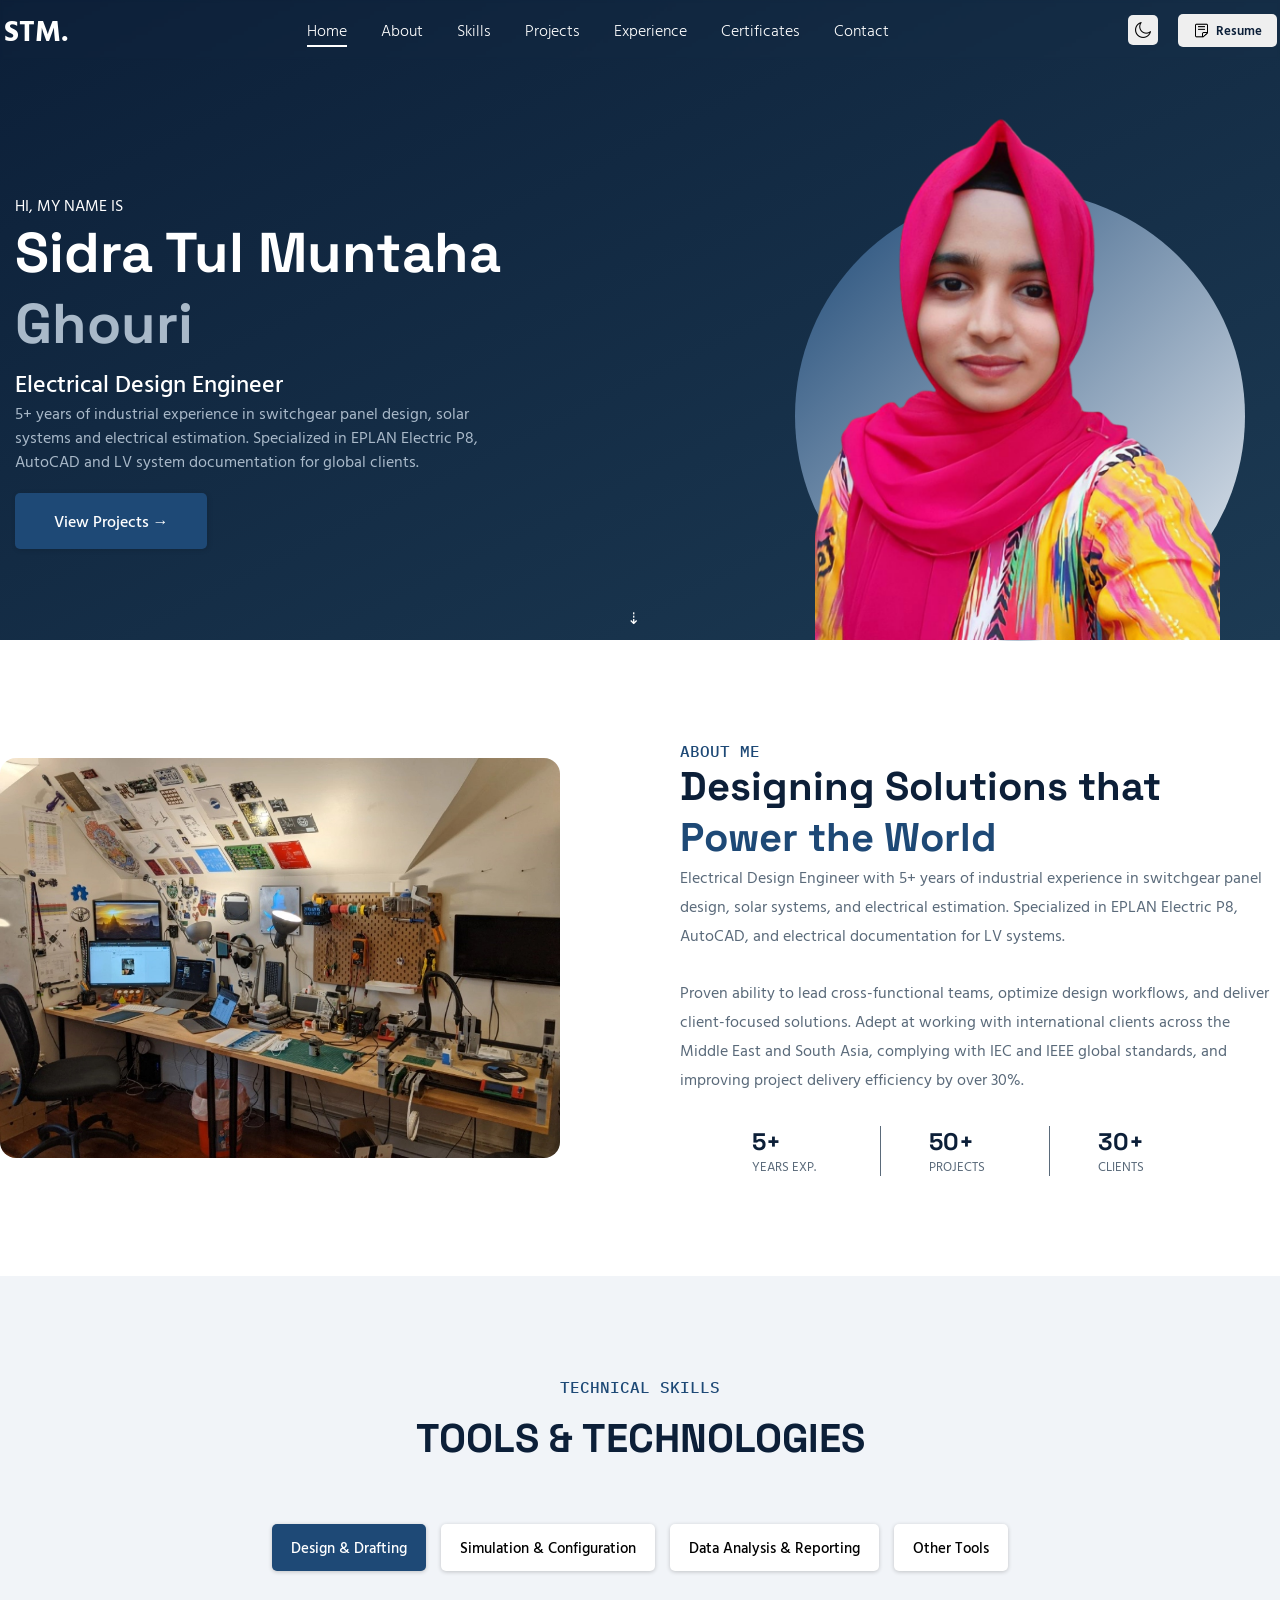
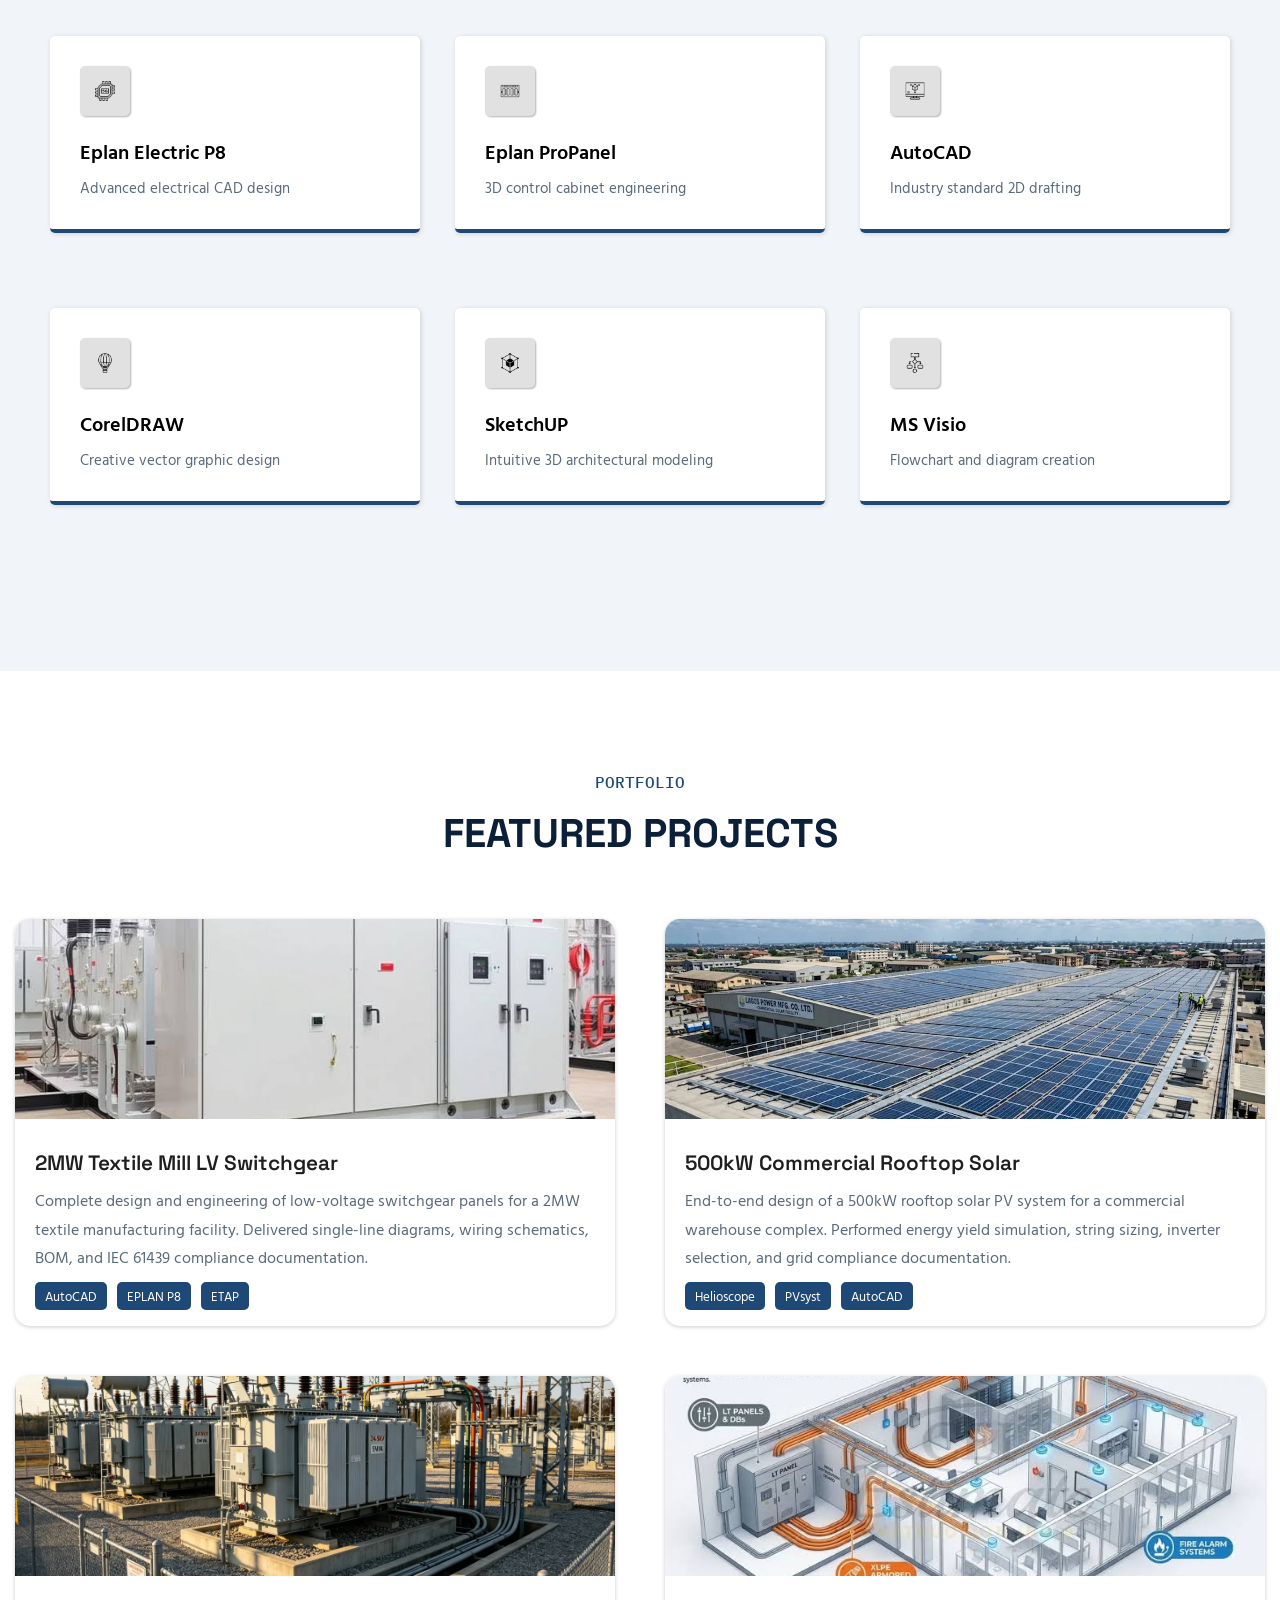
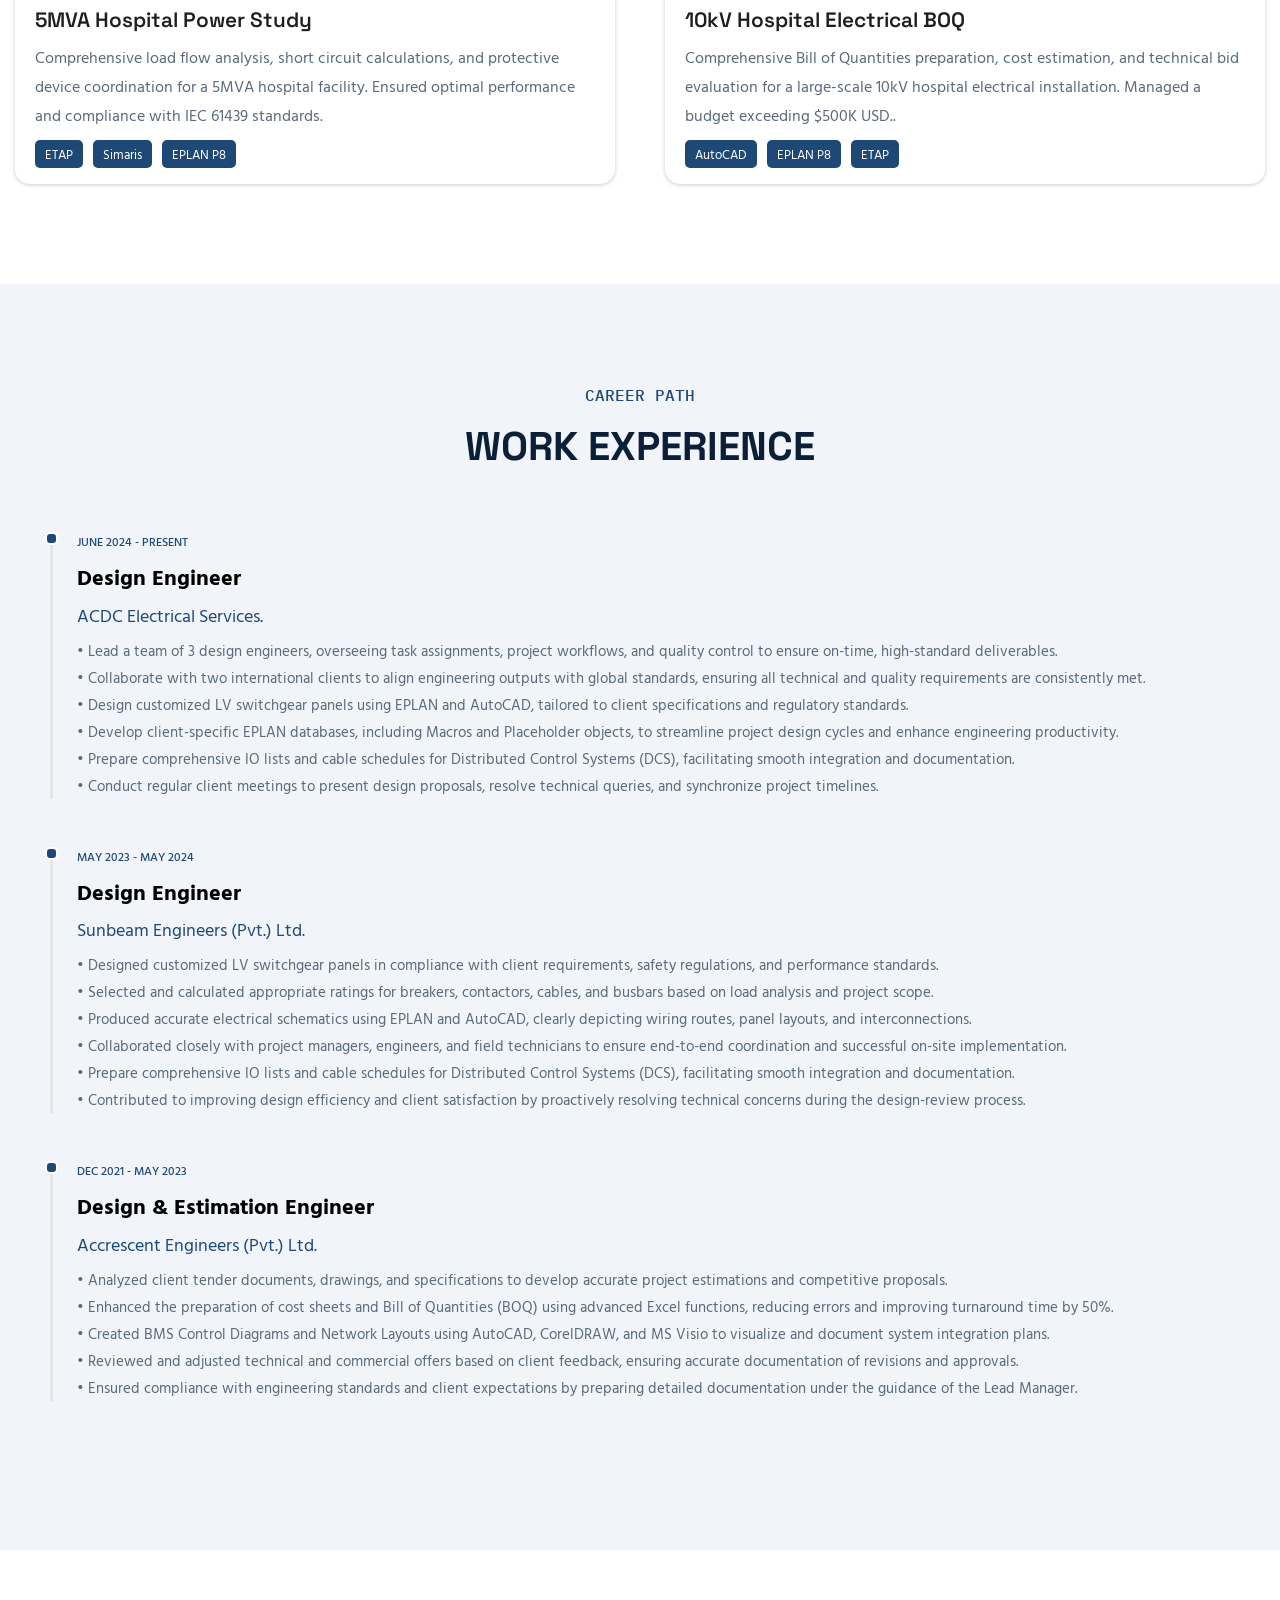
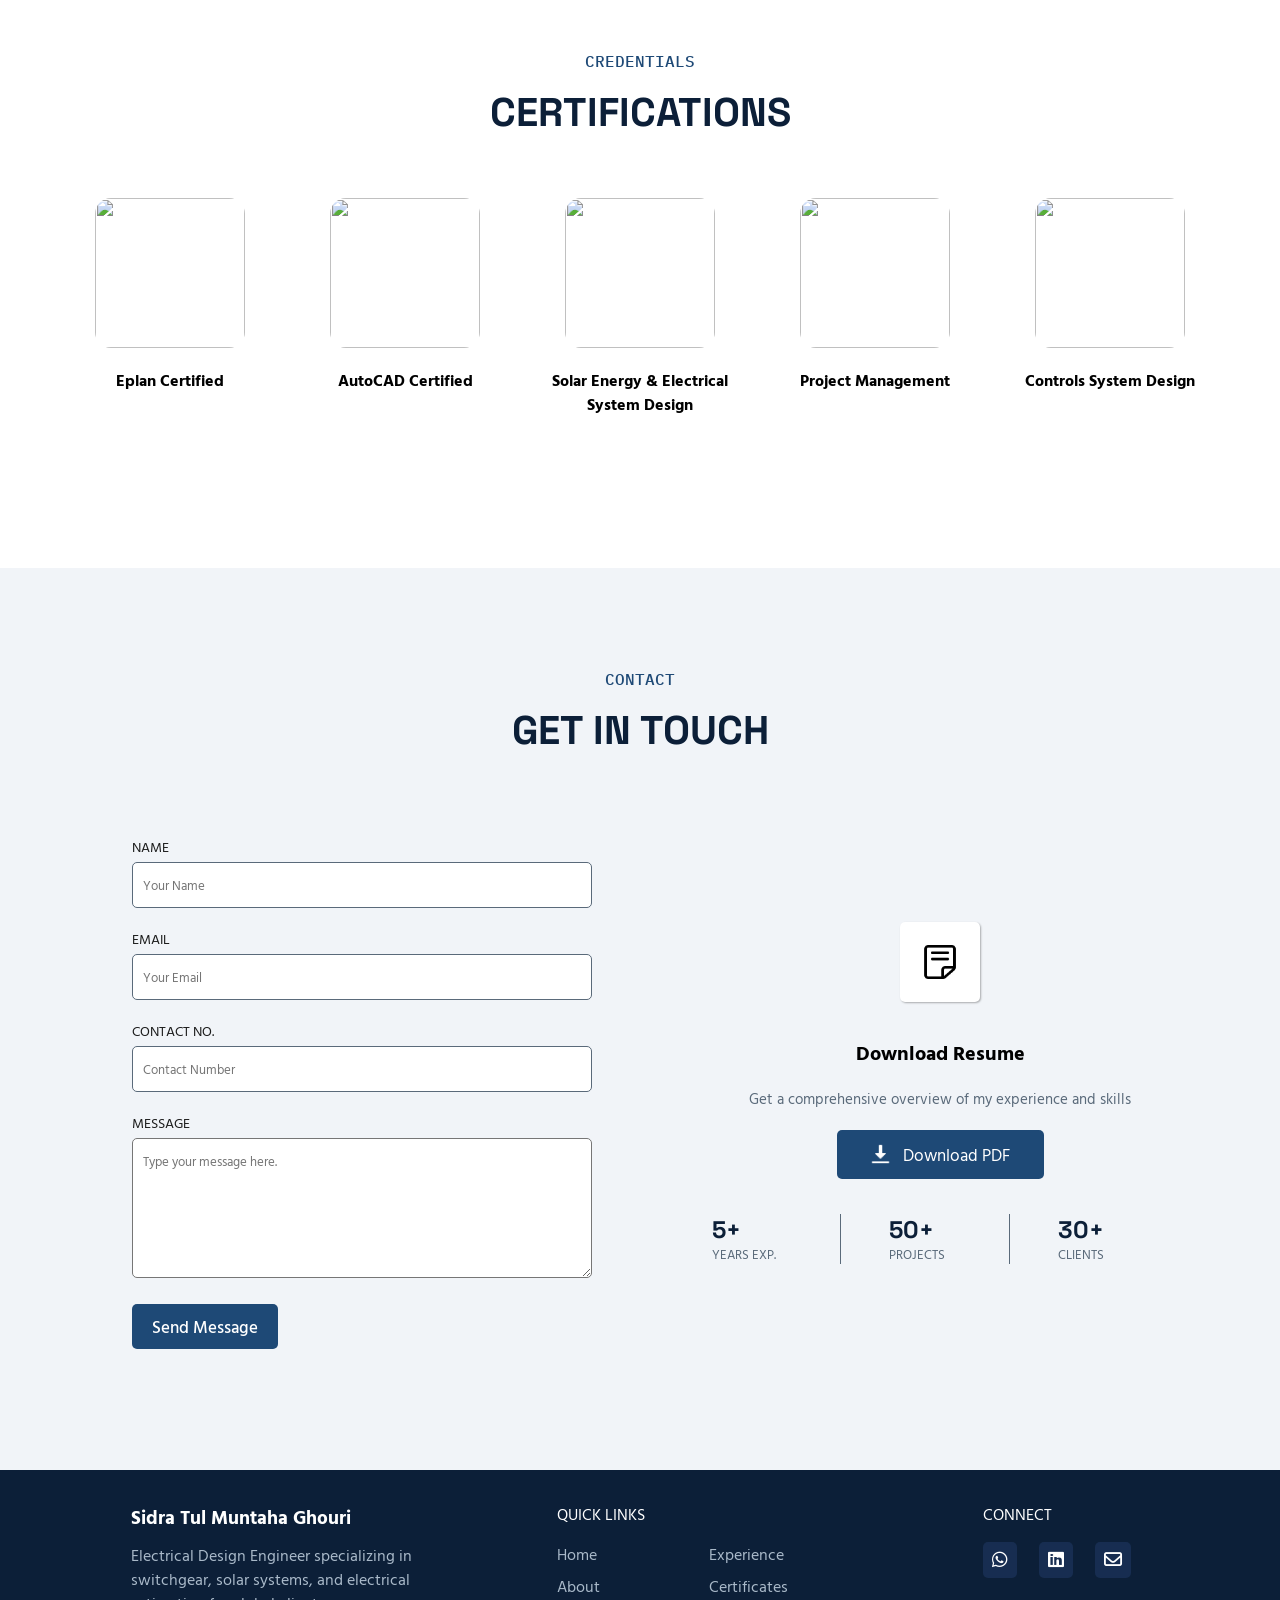
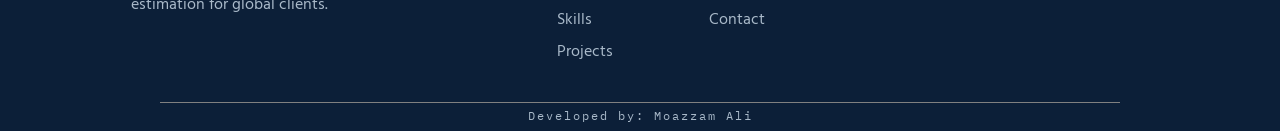
==== commit 5da5fb2c: "added sidebar icons, resolve sidebar links click issue, added web3forms backend for forms handling, " ====
--- a/index.html
+++ b/index.html
@@ -16,6 +16,25 @@
   </head>
   <body>
     <header>
+         <div>
+          <img class="fa-bars" src="./images/icons/bars.png"></img>
+        </div>
+      <nav class="sidebar">
+        <div>
+          <img class="fa-xmark" src="./images/icons/cross.png"></img>
+        </div>
+        
+        <div class="sidebar-links-container">
+          <a  href="#hero-section-bg" class="header-home js-sidebar-link">Home</a>
+          <a  href="#about-me-section" class="hide-header-link js-sidebar-link">About</a>
+          <a  href="#skills-section" class="hide-header-link js-sidebar-link">Skills</a>
+          <a  href="#projects-section" class="js-sidebar-link">Projects</a>
+          <a  href="#experience-section" class="hide-header-link js-sidebar-link">Experience</a>
+          <a  href="#certificates-section" class="hide-header-link js-sidebar-link">Certificates</a>
+          <a  href="#contact-section" class="js-sidebar-link">Contact</a>
+        </div>
+      </nav>
+
       <nav class="header-left-section">
         <h1 class="logo-text">STM.</h1>
       </nav>
@@ -487,22 +506,25 @@
 
       <div class="contact-resume-div">
         <div class="contact-left-section">
-        <form action="" class="custom-form">
+
+        <form action="https://api.web3forms.com/submit" method="POST" class="custom-form">
+          <input type="hidden" name="redirect" value="https://moazzamali12.github.io/sidra-s-portfolio/thanks.html">
+
           <div class="form-group">
             <label for="name">NAME</label>
-            <input type="text" id="name" placeholder="Your Name">
+            <input type="text" id="name" name="name" placeholder="Your Name">
           </div>
           <div class="form-group">
             <label for="Email">EMAIL</label>
-            <input type="text"  id="Email" placeholder="Your Email">
+            <input type="text"  id="Email" name="Email" placeholder="Your Email">
           </div>
           <div class="form-group">
             <label for="Contact-no">CONTACT NO.</label>
-            <input type="tel" id="Contact-no" placeholder="Contact Number">
+            <input type="tel" id="Contact-no" name="phone" placeholder="Contact Number">
           </div>
           <div class="form-group">
             <label for="message">MESSAGE</label>
-            <textarea name="message" class="message-box" placeholder="Type your message here."></textarea>
+            <textarea name="message" class="message-box" name="message" placeholder="Type your message here."></textarea>
           </div>
           <input type="submit" name="submit" id="" value="Send Message" class="send-button">
           
--- a/sidra-portfolio.css
+++ b/sidra-portfolio.css
@@ -46,7 +46,7 @@
   font-family: "Hind Vadodara",  Arial, Helvetica, sans-serif;
   margin: 0;
   height: 60px;
-  justify-content: space-around;
+  justify-content: center;
   align-items: center;
   background-color: transparent;
   backdrop-filter: blur(0.1em);
@@ -64,16 +64,16 @@
   background-color: white;
   border-radius: 5px;
   padding: 5px 5px;
-  margin-right: 10px;
   font-weight: 800;
   font-size: 15px;
 }
 .logo-text {
   color: white;
-  font-size: 20px;
+  font-size: 1.8rem;
 }
 .header-middle-section {
   justify-content: center;
+  margin: 0 14em;
   
 }
 
@@ -147,13 +147,69 @@
   font-weight: 600;
   color: var(--dark);
 }
+.sidebar, .fa-bars{
+  display: none;
+}
 /* Responsive Section- Header -----------------------------------------*/
 
 @media (max-width: 500px) {
-  
+  .sidebar {
+    position:fixed; display: flex; flex-direction: column; 
+    padding: 1em 2em;
+    text-decoration: none; 
+    width: 50%; height: 100vh;
+    background-color: var(--bg); 
+    z-index: 3; left: 0; top: 0;
+    box-shadow: 2px 2px 4px rgba(0, 0, 0, 0.15);
+
+    transform: translateX(-100%);
+    transition: transform 0.3s ease-in-out;
+    z-index: 6;
+  }
+
+  header{justify-content: flex-start; padding: 0 2em; gap: 8em;}
+ 
+  .fa-bars, .fa-xmark
+  { display: block;
+    width: 25px;
+    margin-top: 0.2em;
+    margin-right: 0.4em;
+    padding-left: 0;
+    z-index: 4;
+  }
+  .fa-bars {
+    filter: invert(1);
+  }
+  .fa-xmark {
+    margin-bottom: 1em;
+  }
+  
+  .sidebar-visible{
     
-
-    }
+    transform: translateX(0);
+  }
+  
+  .sidebar-links-container {
+    display: flex; flex-direction: column; color: var(--light);
+  }
+  .sidebar-links-container a {
+    display: block;
+    text-decoration: none; color: var(--dark);
+    margin-bottom: 1em;
+    padding: 0.5em;
+    border-bottom: 1px solid var(--dark);
+    transition: background-color 0.3s ease;
+  }
+
+  .sidebar-links-container a:hover {
+    background-color: var(--navy);
+    color: var(--bg);
+    border-radius: 5px;
+  }
+
+    
+
+}
 
 
 /* Hero section -------------------------------------------*/
@@ -236,10 +292,12 @@
   position: relative;
 }
 .hero-section-signature {
-  font-family: "Space Grotesk", cursive;
+  display: none;
+  font-family: cursive;
   position: absolute;
   color: var(--bg);
-  text-shadow: 1px 1px 5px;
+  text-shadow: 1px 1px 1px;
+  font-weight: 100;
   font-size: 50px;
   bottom: 50px;
   right: -40px;
@@ -526,6 +584,8 @@
 
 .project-back {
   position: absolute;
+  top: 0;
+  left: 0;
   background-color: var(--navy);
   color: white;
   transform: rotateY(180deg);
@@ -597,6 +657,8 @@
   #projects-section {padding: 6.3em 2em;}
   .projects-container {grid-template-columns: 1fr;  }
   .project {width: 100%;}
+  .project-back-heading {text-underline-offset: 0.3em; padding: 0 0.1em;}
+  
   
   
 }
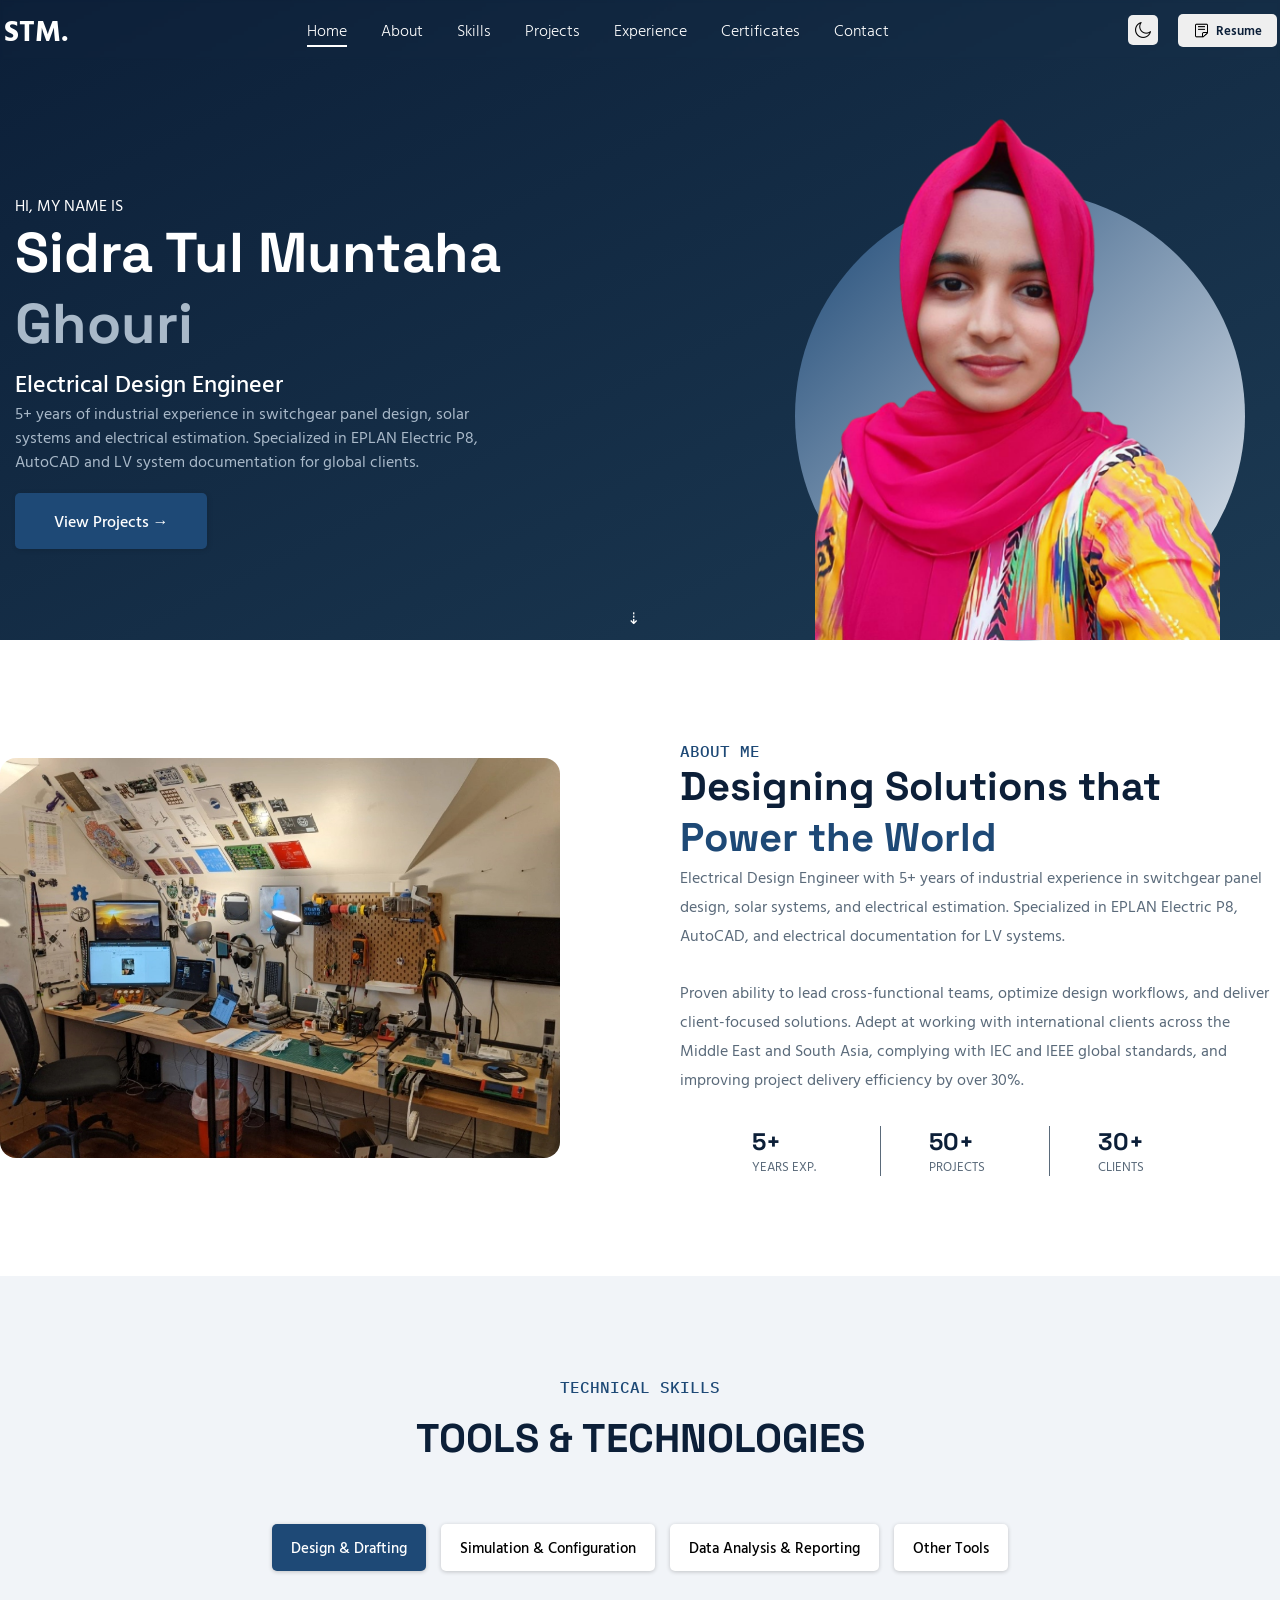
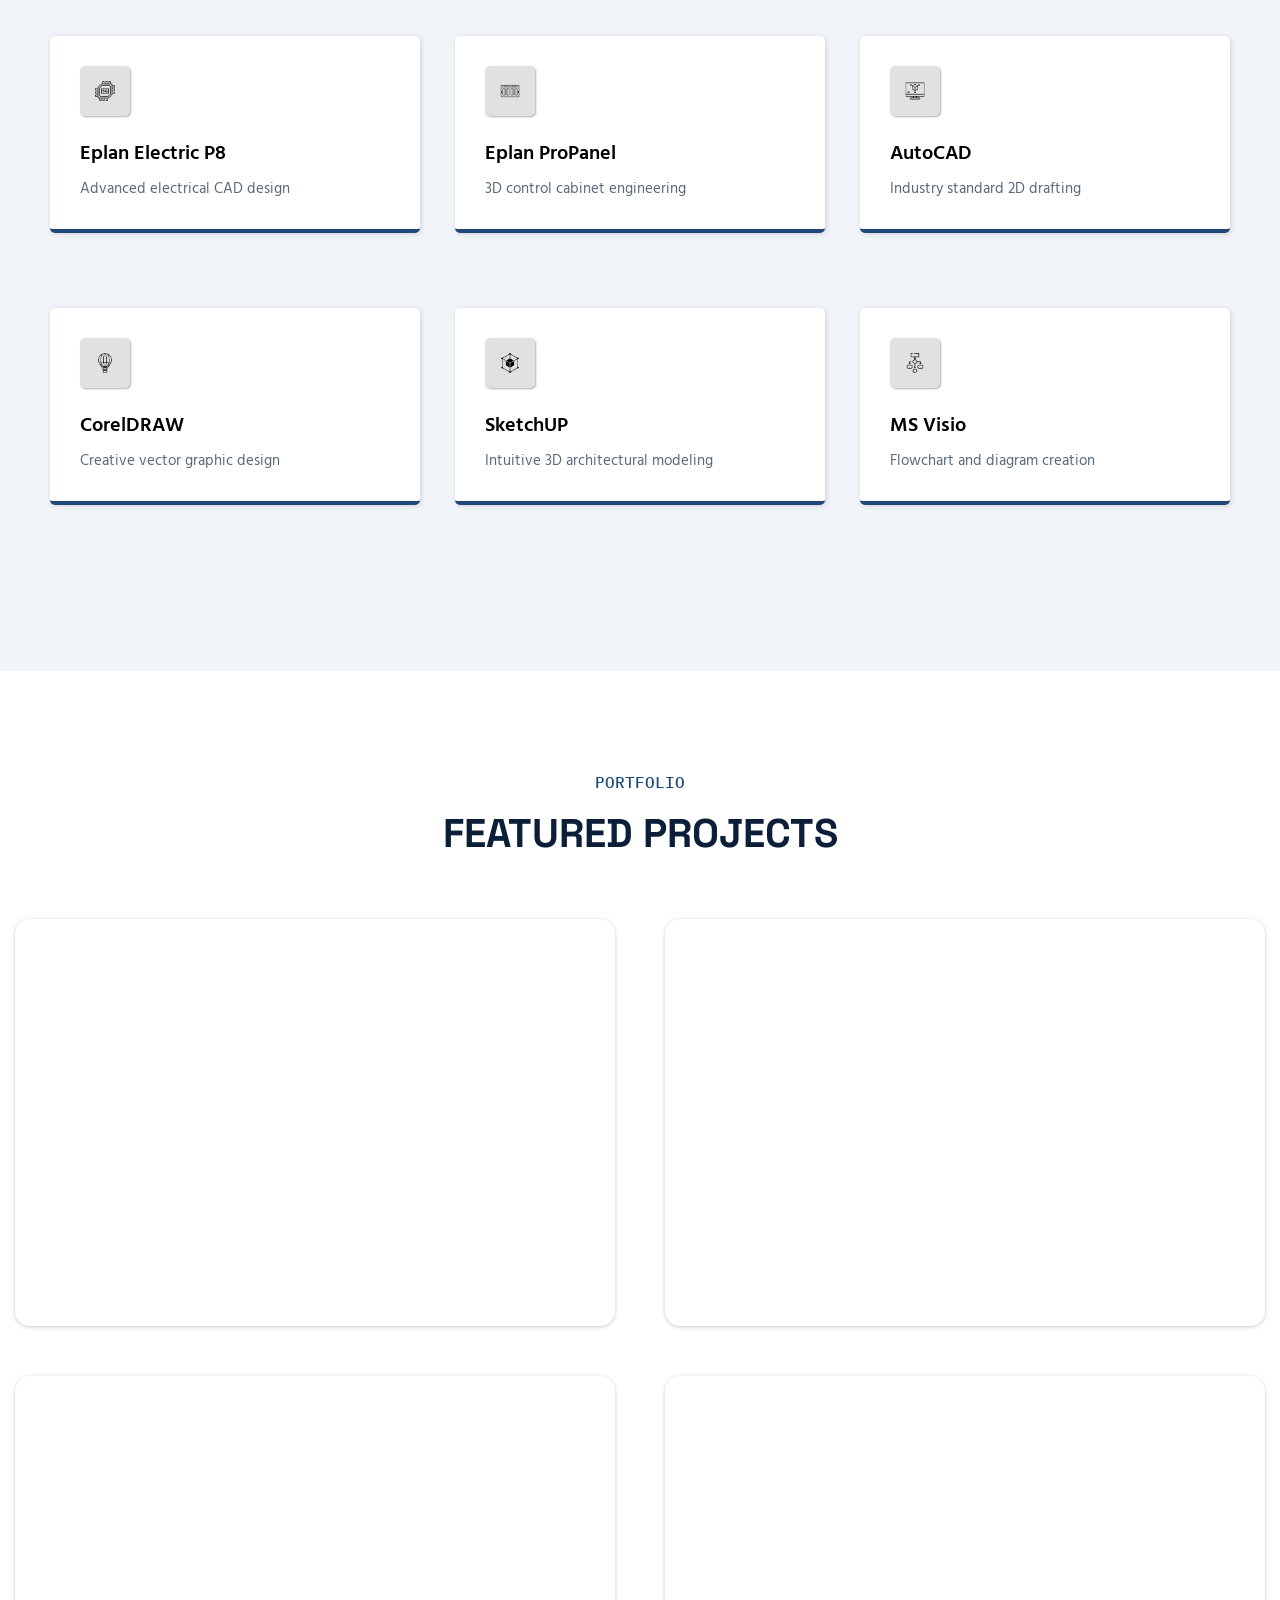
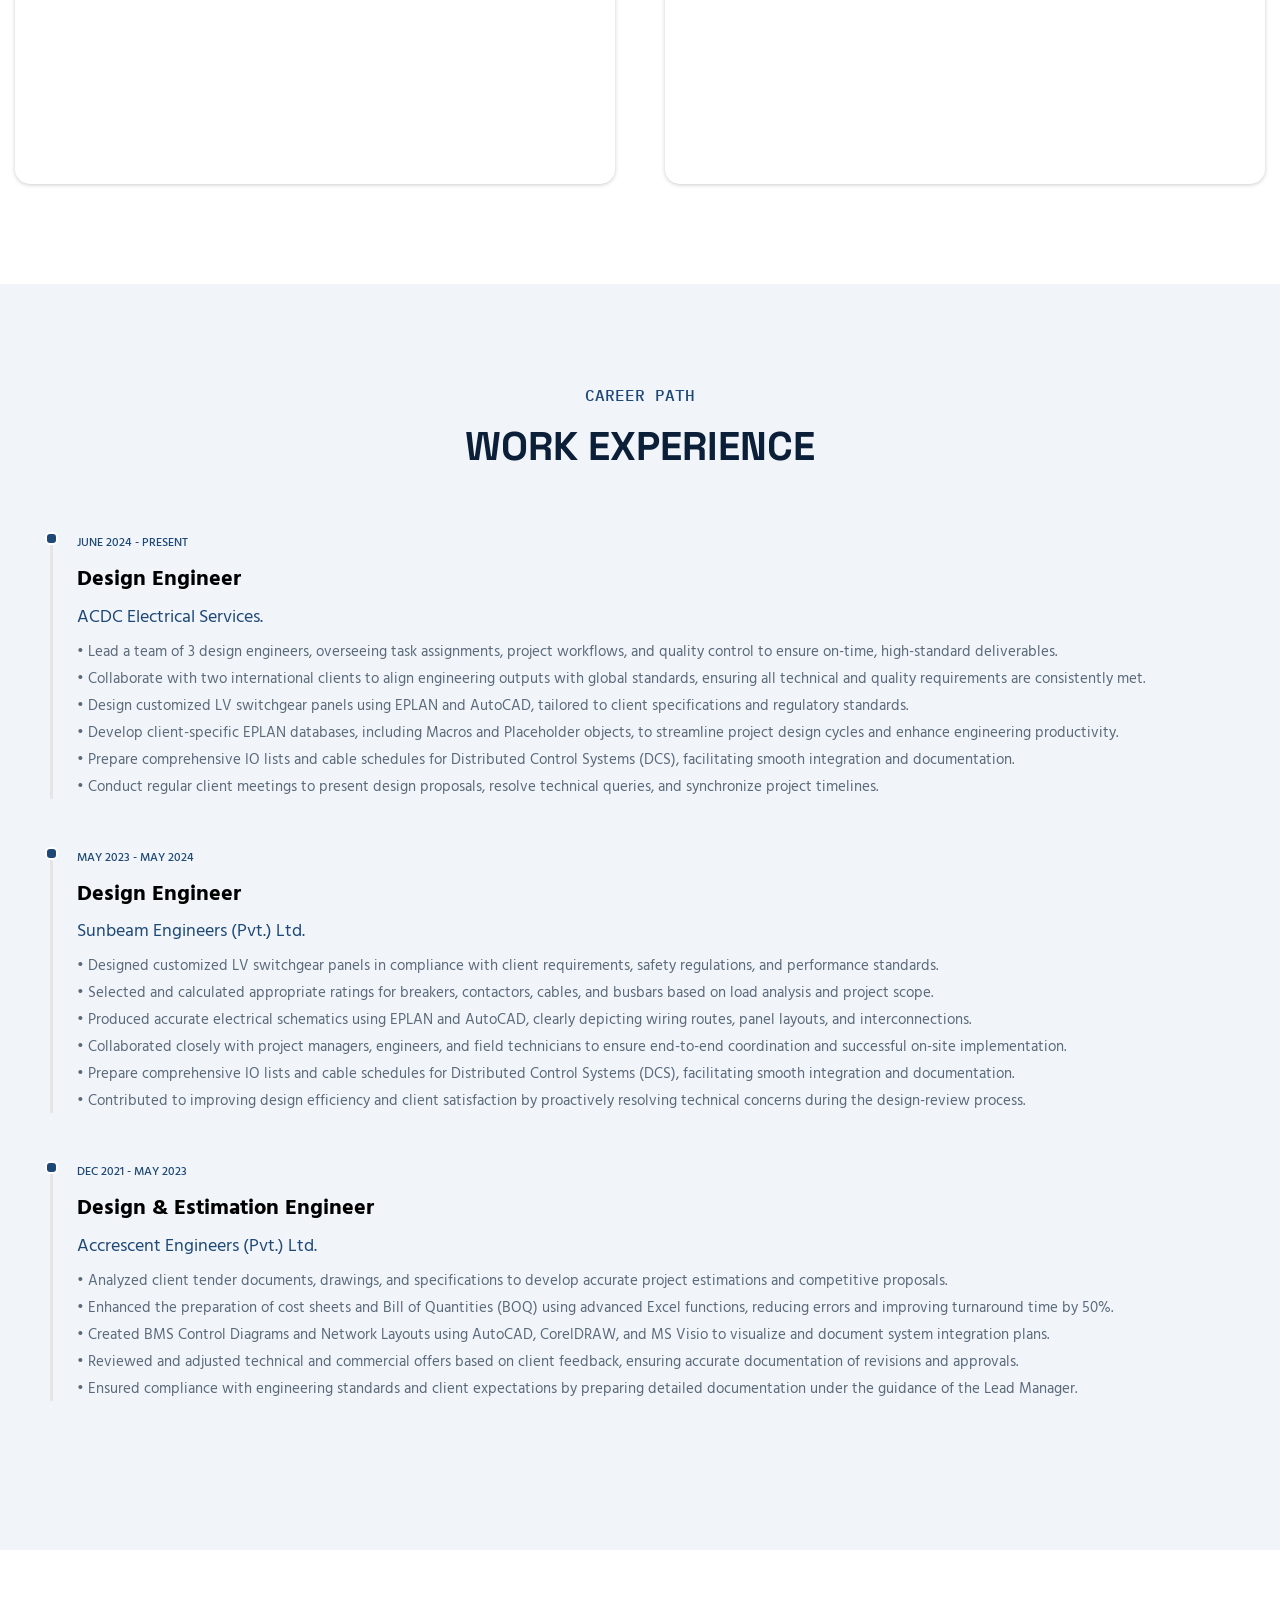
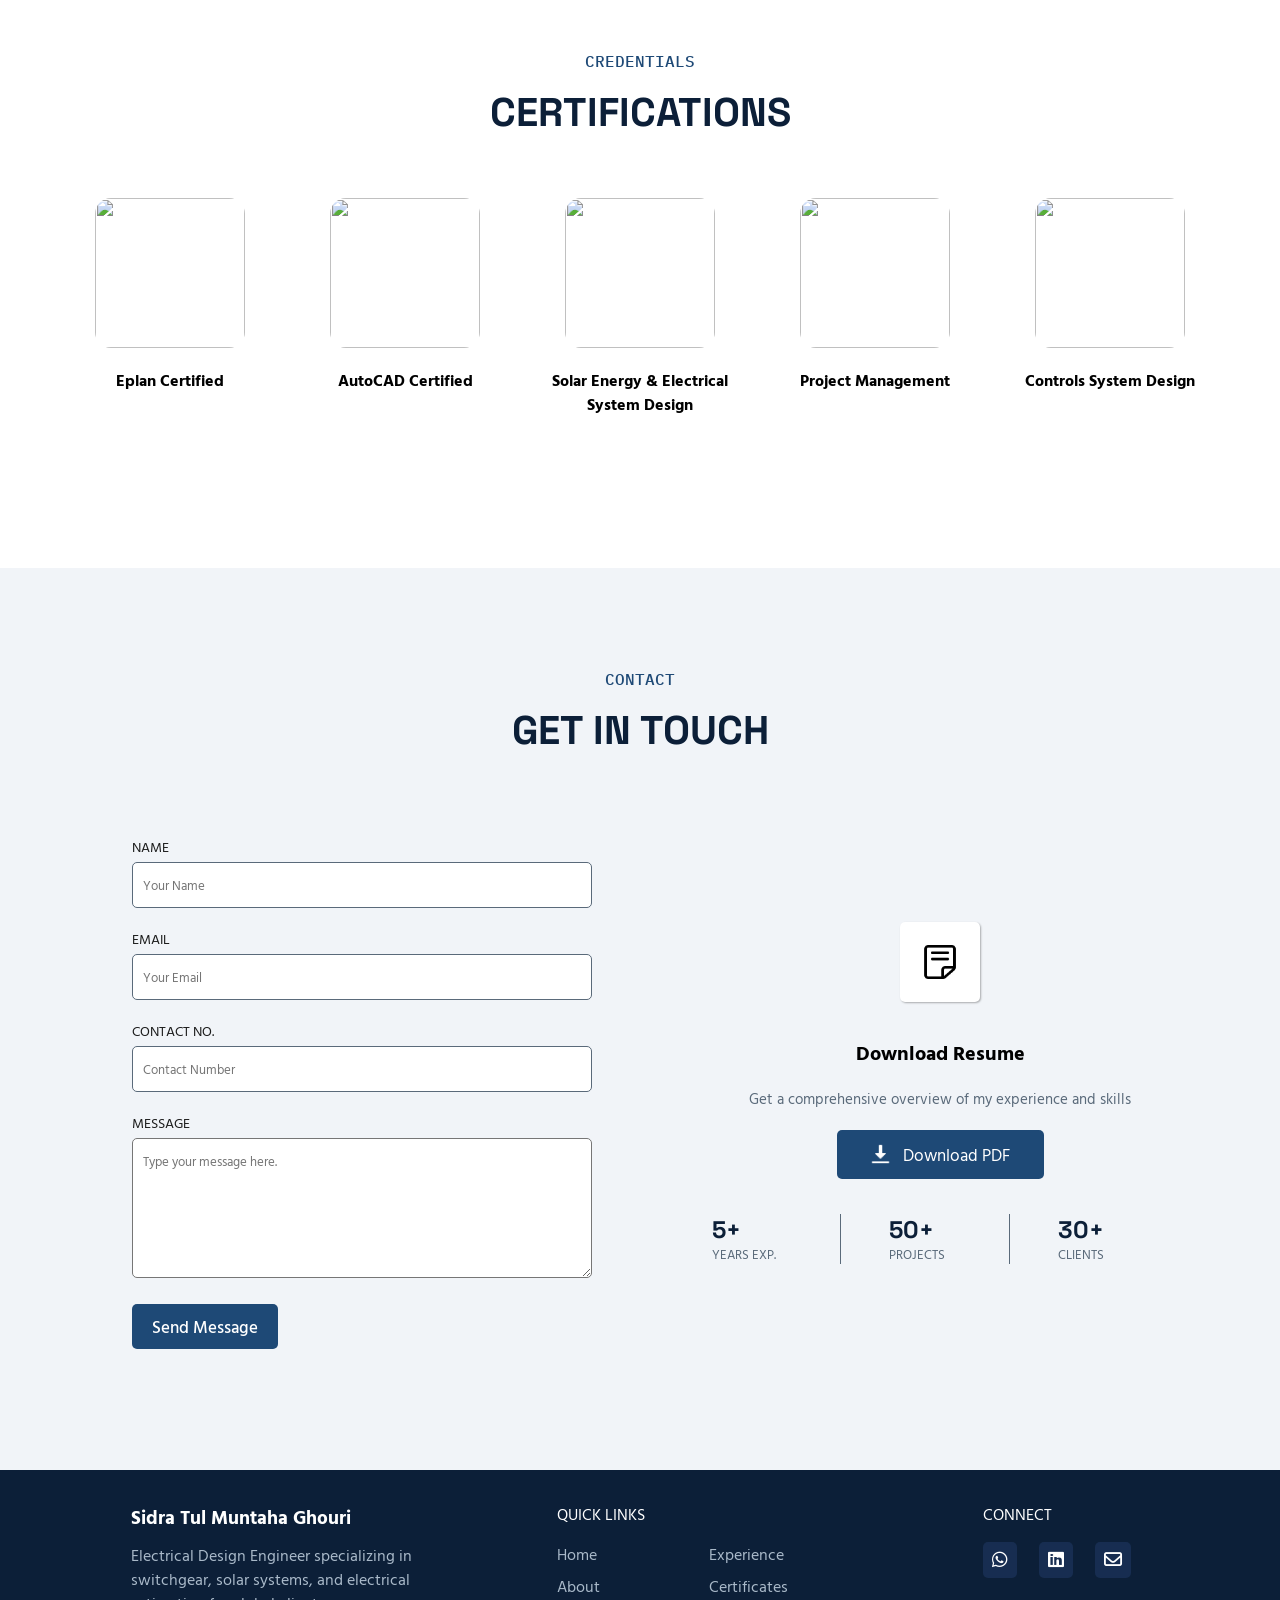
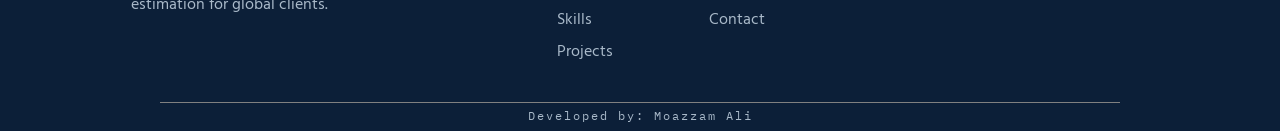
==== commit 7642de7f: "added access key for form submission" ====
--- a/index.html
+++ b/index.html
@@ -509,6 +509,7 @@
 
         <form action="https://api.web3forms.com/submit" method="POST" class="custom-form">
           <input type="hidden" name="redirect" value="https://moazzamali12.github.io/sidra-s-portfolio/thanks.html">
+          <input type="hidden" name="access_key" value="7a4e2c8b-f56f-4f69-b100-c9d535caacff">
 
           <div class="form-group">
             <label for="name">NAME</label>
--- a/sidra-portfolio.css
+++ b/sidra-portfolio.css
@@ -17,6 +17,10 @@
   --dark: #0c1f38;
   --text: #5a6a7a;
   --light: #a9b9c9;
+
+  --page: #ffffff;   /* main page background */
+  --card: #ffffff;   /* cards, pills */
+
 }
 *{
   font-family: "Hind Vadodara",  Arial, Helvetica, sans-serif;
@@ -27,10 +31,19 @@
 }
 html {
   scroll-behavior: smooth;
-  scroll-padding-top: 70px;
-}
-body {
-  /*still thinking what can go here*/
+  scroll-padding-top: 60px;
+}
+body.dark-mode {
+  --navy: #0c1f38;      /* SAME — hero/footer pehle se dark, touch nahi */
+  --blue: #4a7bb5;      /* LIGHTER blue — dark pe buttons visible rehne ke liye */
+  --bg: #0f1b2b;        /* light gray → DARK section background */
+  --dark: #e8eef5;      /* headings ka color → LIGHT (naam pe mat jao, kaam dekho!) */
+  --text: #9fb0c0;      /* paragraphs → halka light gray */
+  --light: #a9b9c9;     /* SAME — pehle se navy pe use hota tha */
+
+  --page: #0a1626;    /* main page bg — bg se bhi thoda darker */
+  --card: #16273b;    /* cards — dark navy cards */
+
 
 }
 button {
@@ -153,6 +166,14 @@
 /* Responsive Section- Header -----------------------------------------*/
 
 @media (max-width: 500px) {
+  .header-middle-section { display: none; }
+  .header-resume-button {display: none;}  
+  .toggle-button{
+    background: transparent;
+    filter: invert(1);
+    margin-top: 7px;
+  }
+  .toggle-button img{width: 20px; height: 20px;}
   .sidebar {
     position:fixed; display: flex; flex-direction: column; 
     padding: 1em 2em;
@@ -760,6 +781,7 @@
 }
 /* responsive certifications section ----------------------- */
 @media (max-width: 900px) {
+  
   .certifications-container {flex-wrap: wrap; gap: 40px;}
   .certification-box {width: 140px}
   .cert-logo {width: 130px;}
@@ -961,9 +983,7 @@
   .footer-social-links {display: block; margin: 0 auto; text-align: center;}
 }
 /* ============ RESPONSIVE — bottom of file ============ */
-@media (max-width: 900px) {
-  .header-middle-section { display: none; }
-  .header-right-section {display: none;}  /* temporary, hamburger aayega */
+
 /*
   .hero-section {
     flex-direction: column; height: auto; gap: 60px;
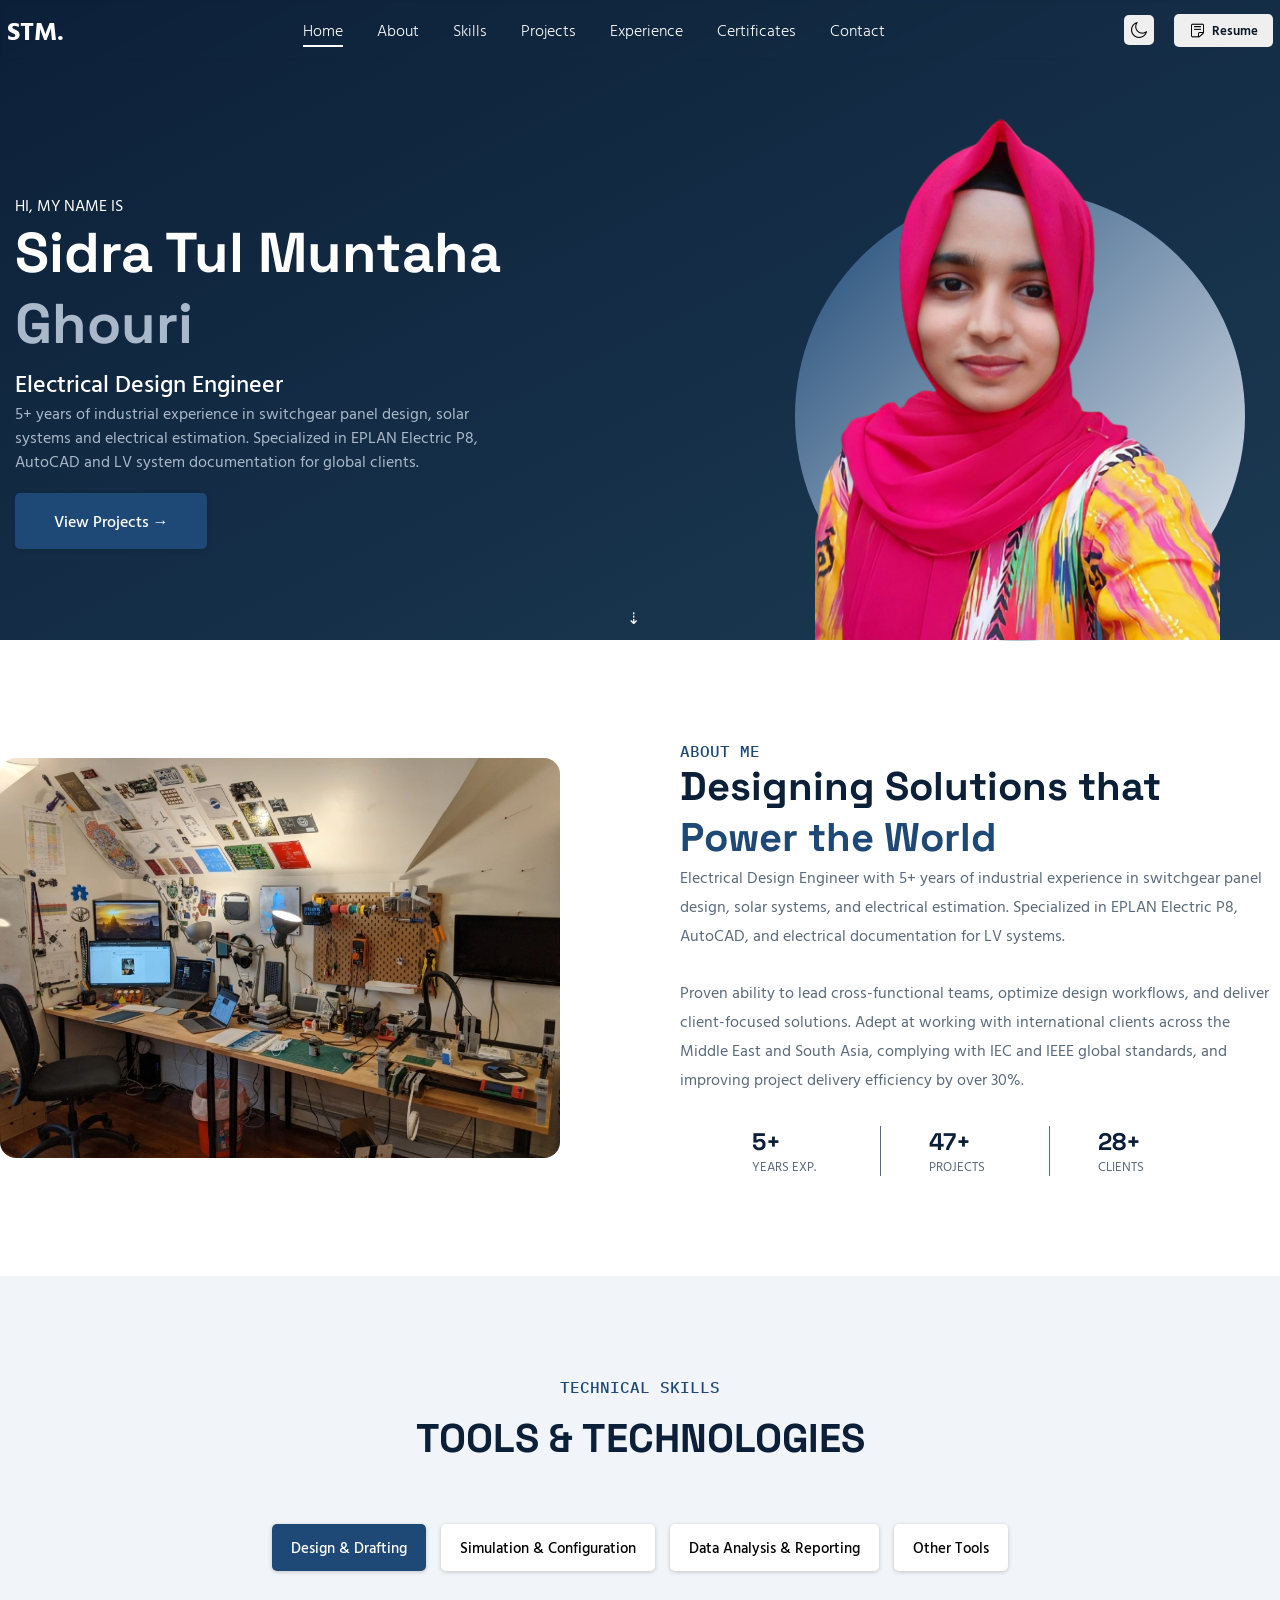
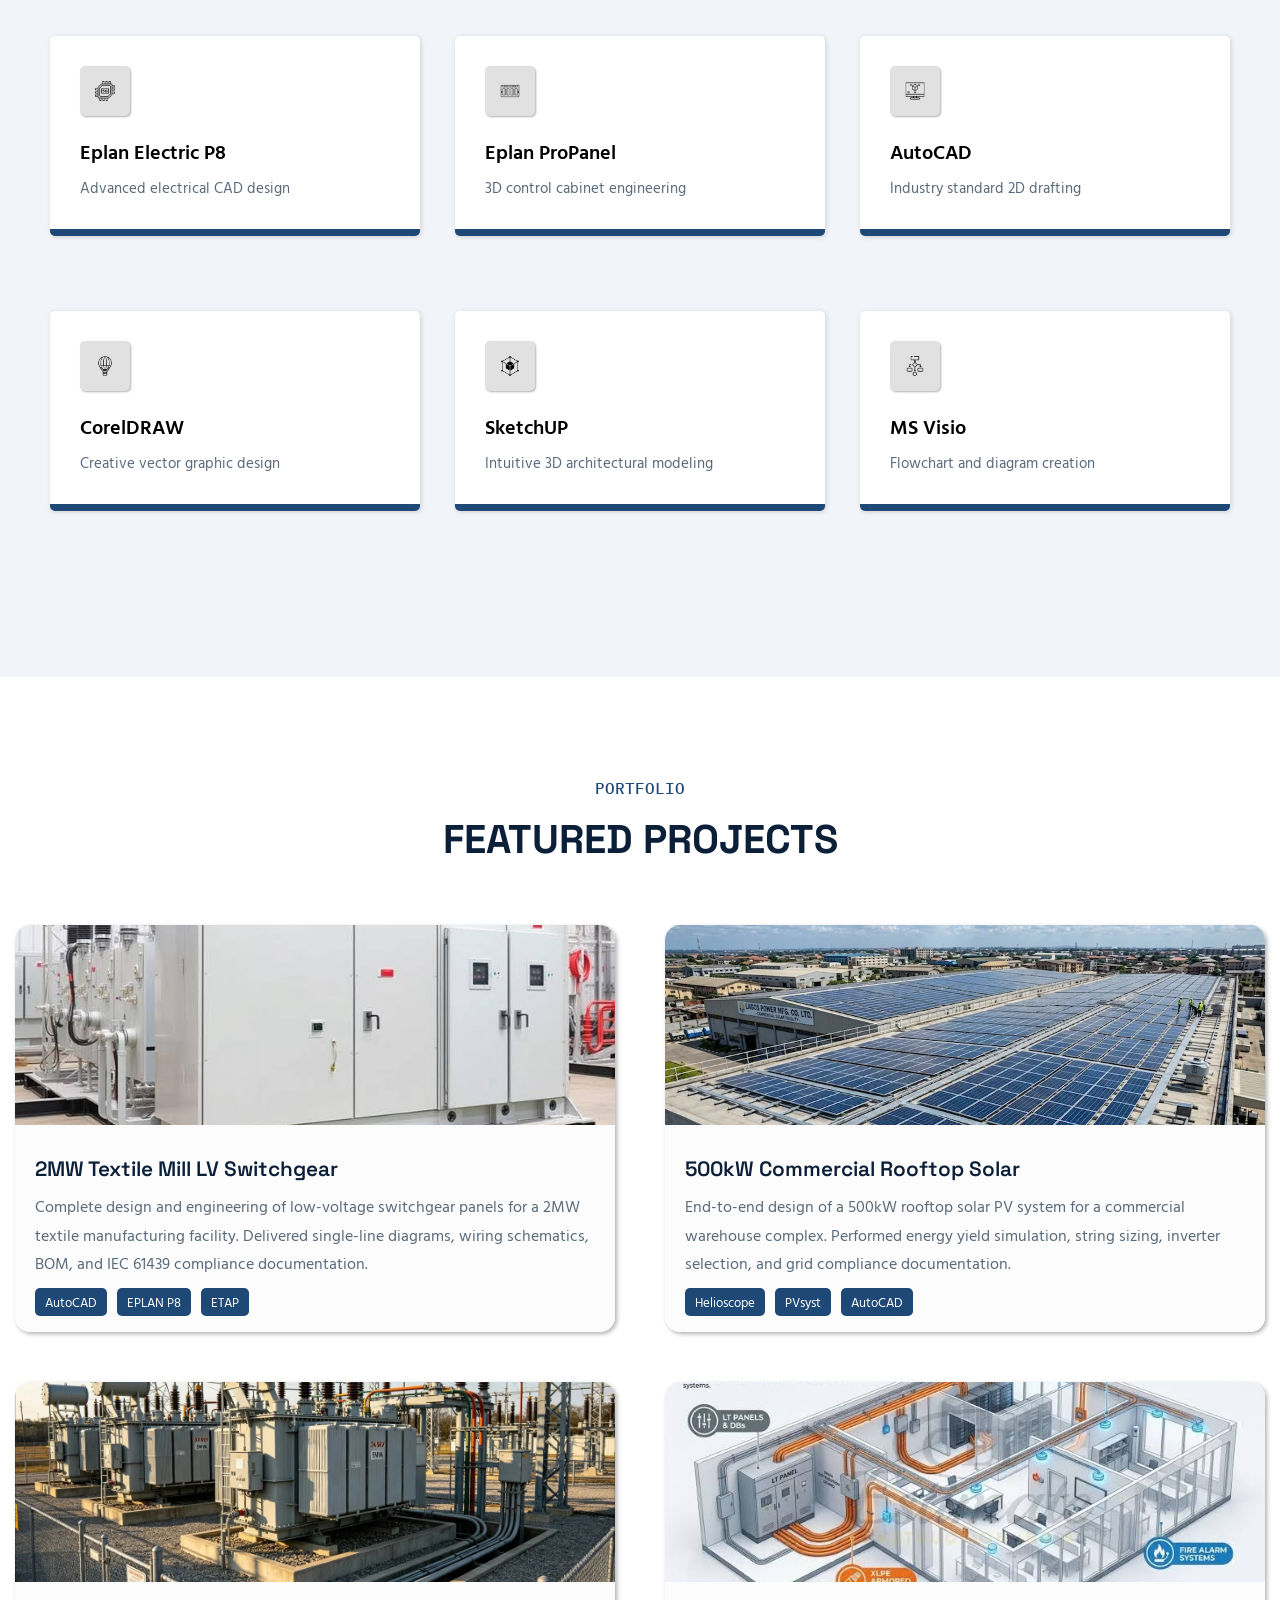
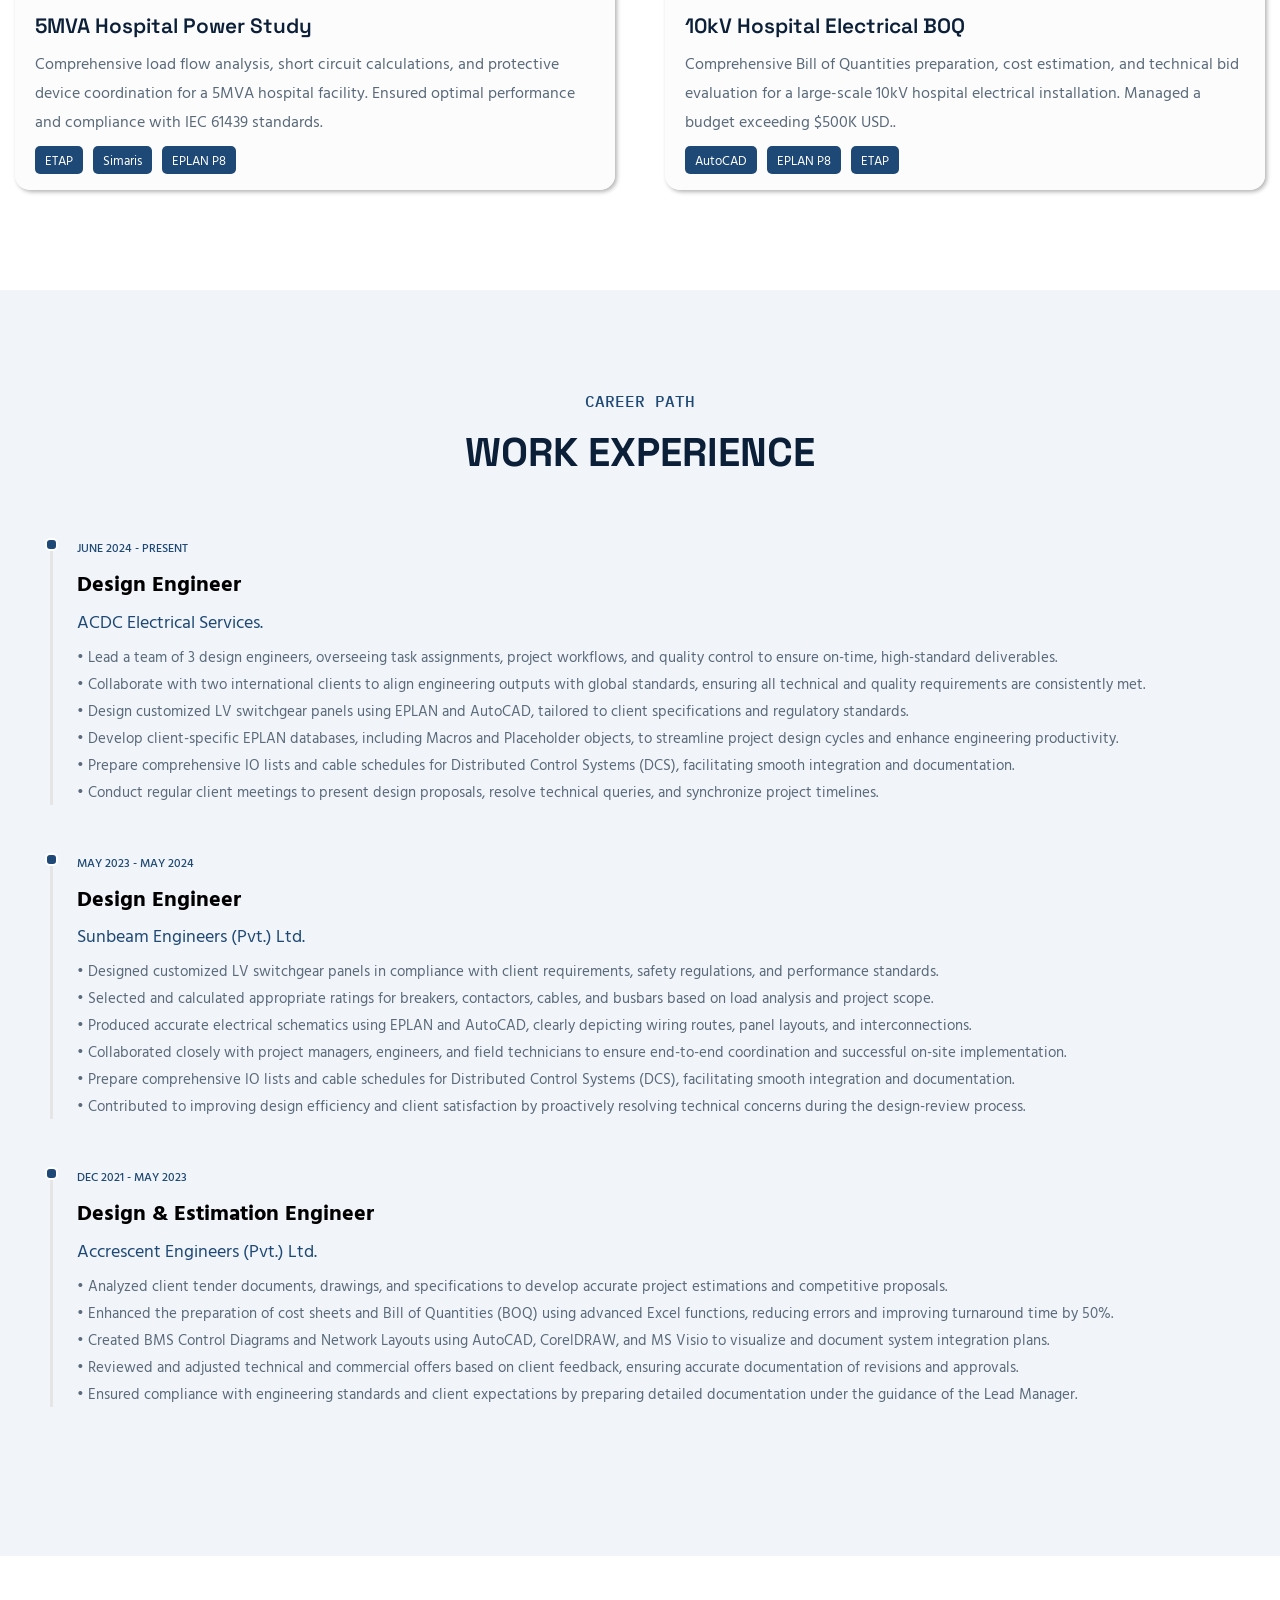
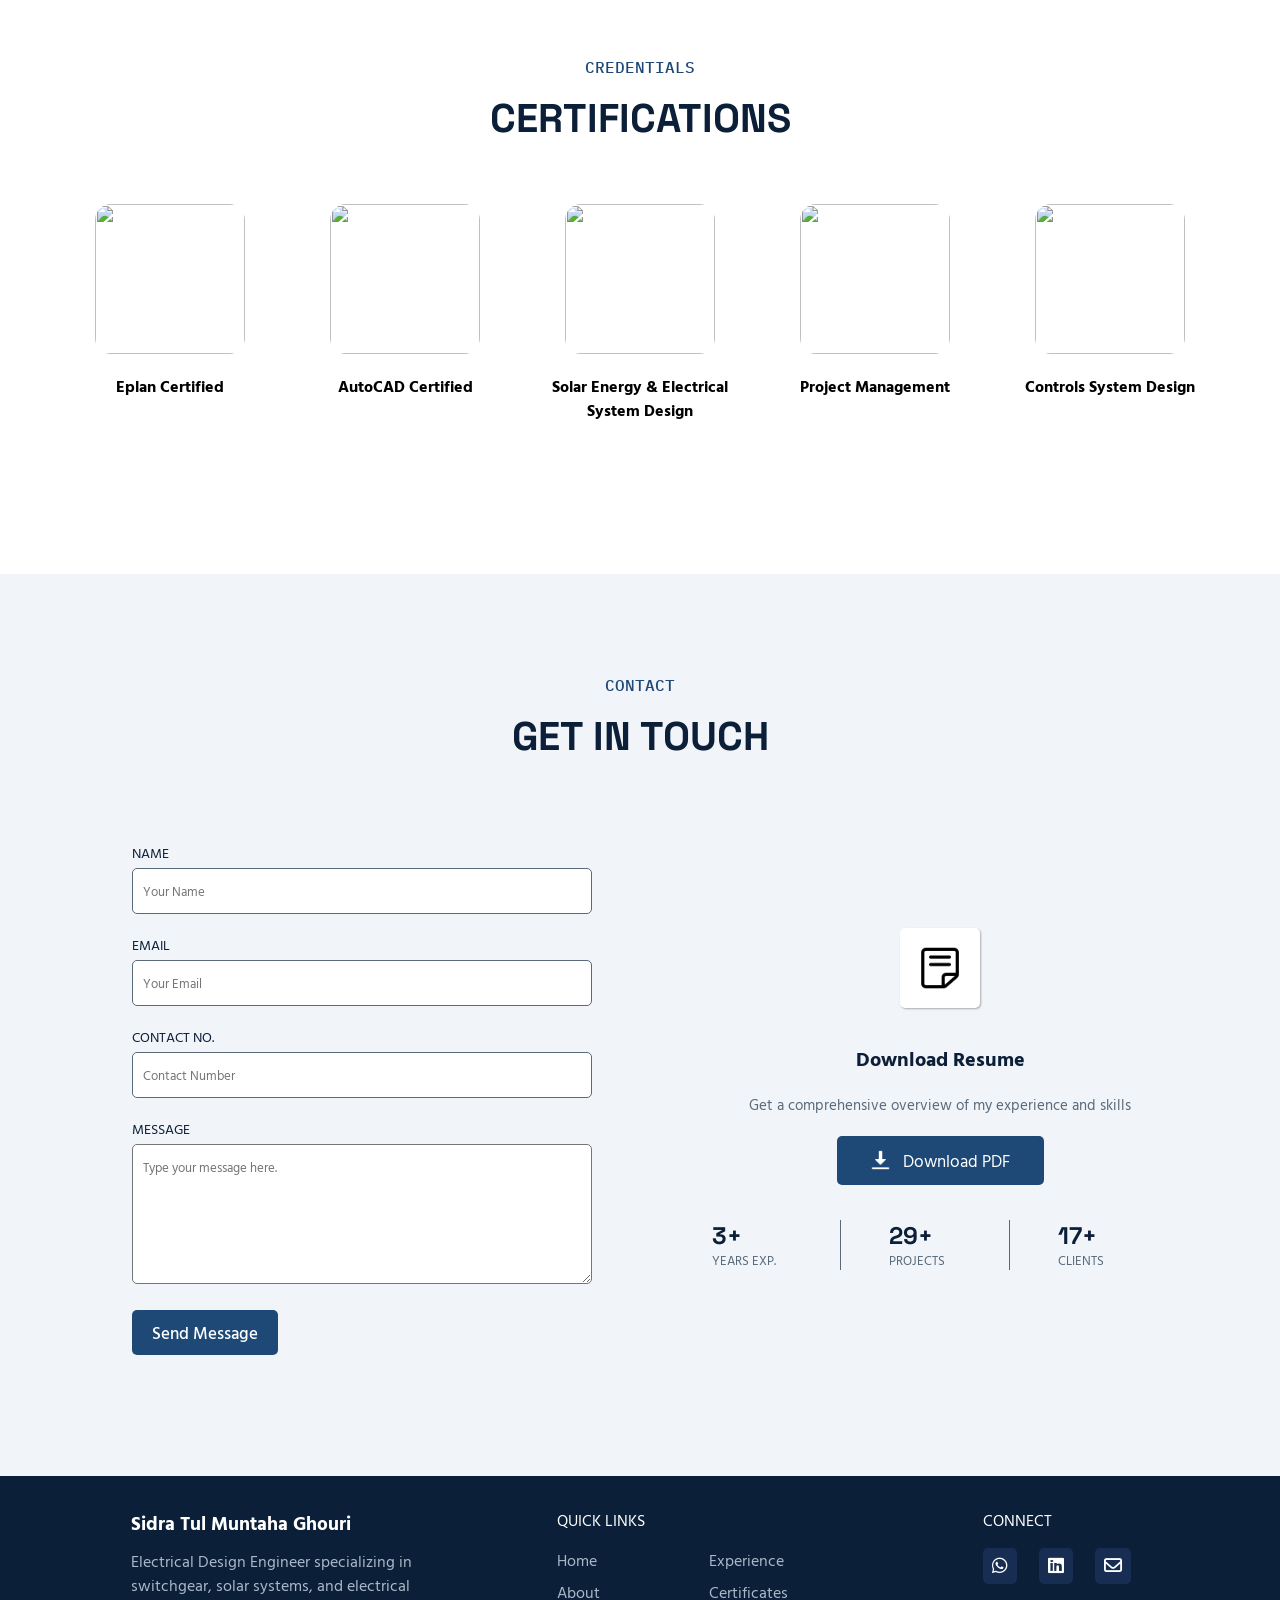
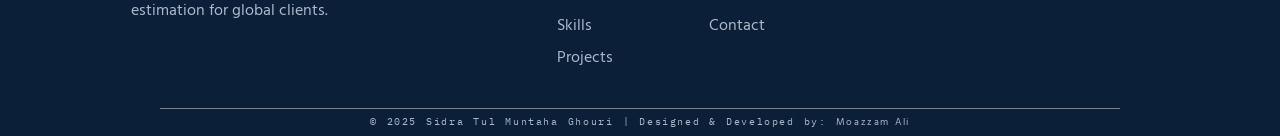
==== commit 1343bf48: "Animated project numbers, fixed project,contact section dark theme,  updated footer" ====
--- a/index.html
+++ b/index.html
@@ -2,7 +2,7 @@
 <html lang="en">
   <head>
     <title>Sidra Ghouri | Electrical Engineer</title>
-    <link rel="icon" type="image/stm-png" href="images/icons/stm-logo-icon.png">
+    <link rel="icon" type="image/png" href="images/icons/stm-logo-icon.png">
     <meta name="viewport" content="width=device-width, initial-scale=1.0">
     <link rel="stylesheet" href="sidra-portfolio.css">
 
@@ -17,11 +17,11 @@
   <body>
     <header>
          <div>
-          <img class="fa-bars" src="./images/icons/bars.png"></img>
+          <img class="fa-bars" src="./images/icons/bars.png">
         </div>
       <nav class="sidebar">
         <div>
-          <img class="fa-xmark" src="./images/icons/cross.png"></img>
+          <img class="fa-xmark" src="./images/icons/cross.png">
         </div>
         
         <div class="sidebar-links-container">
@@ -97,15 +97,15 @@
         Proven ability to lead cross-functional teams, optimize design workflows, and deliver client-focused solutions. Adept at working with international clients across the Middle East and South Asia, complying with IEC and IEEE global standards, and improving project delivery efficiency by over 30%.</p>
         <div class="about-me-numbers">
           <div>
-            <p class="about-me-bold-numbers">5+</p>
+            <p class="about-me-bold-numbers" data-target="5">0+</p>
             <p class="about-me-experience">YEARS EXP.</p>
           </div>
           <div>
-            <p class="about-me-bold-numbers">50+</p>
+            <p class="about-me-bold-numbers" data-target="50">0+</p>
             <p class="about-me-experience">PROJECTS</p>
           </div>
           <div>
-            <p class="about-me-bold-numbers">30+</p>
+            <p class="about-me-bold-numbers" data-target="30">0+</p>
             <p class="about-me-experience">CLIENTS</p>
           </div>
           
@@ -470,27 +470,27 @@
       <div class="certifications-container">
         <div class="certification-box">
           <img class="cert-logo" src="https://www.adlershof.de/fileadmin/_processed_/2/d/csm_EPLAN_logo_f2b5989cfc.jpg" alt="">
-          <div>Eplan Certified</div>
+          <div class="certificate-name">Eplan Certified</div>
         </div>
 
         <div class="certification-box">
           <img class="cert-logo" src="https://www.graphland.fr/wp-content/uploads/2025/06/logo-autocad-e1752151388931.webp" alt="">
-          <div>AutoCAD Certified</div>
+          <div class="certificate-name">AutoCAD Certified</div>
         </div>
 
         <div class="certification-box">
           <img class="cert-logo" src="https://www.buffalo.edu/content/www/brand/resources-tools/style-guides/student-association/_jcr_content/par/image_2051576783.img.original.jpg/1516727792017.jpg" alt="">
-          <div>Solar Energy & Electrical System Design</div>
+          <div class="certificate-name">Solar Energy & Electrical System Design</div>
         </div>
 
         <div class="certification-box">
           <img class="cert-logo" src="https://d92mrp7hetgfk.cloudfront.net/images/sites/misc/bitdegree/original.jpg?1568084409" alt="">
-          <div>Project Management</div>
+          <div class="certificate-name">Project Management</div>
         </div>
 
         <div class="certification-box">
           <img class="cert-logo" src="https://encrypted-tbn0.gstatic.com/images?q=tbn:ANd9GcS2k9mHnoUGQRoZ4x80Fj2ug4NN-msWFvIUu4wUbh5htQ&s" alt="">
-          <div>Controls System Design</div>
+          <div class="certificate-name">Controls System Design</div>
         </div>
 
 
@@ -517,7 +517,7 @@
           </div>
           <div class="form-group">
             <label for="Email">EMAIL</label>
-            <input type="text"  id="Email" name="Email" placeholder="Your Email">
+            <input type="email"  id="Email" name="Email" placeholder="Your Email">
           </div>
           <div class="form-group">
             <label for="Contact-no">CONTACT NO.</label>
@@ -525,7 +525,7 @@
           </div>
           <div class="form-group">
             <label for="message">MESSAGE</label>
-            <textarea name="message" class="message-box" name="message" placeholder="Type your message here."></textarea>
+            <textarea name="message" class="message-box" placeholder="Type your message here."></textarea>
           </div>
           <input type="submit" name="submit" id="" value="Send Message" class="send-button">
           
@@ -545,15 +545,15 @@
         
            <div class="about-me-numbers">
           <div>
-            <p class="about-me-bold-numbers">5+</p>
+            <p class="about-me-bold-numbers" data-target="5">0+</p>
             <p class="about-me-experience">YEARS EXP.</p>
           </div>
           <div>
-            <p class="about-me-bold-numbers">50+</p>
+            <p class="about-me-bold-numbers" data-target="50">0+</p>
             <p class="about-me-experience">PROJECTS</p>
           </div>
           <div>
-            <p class="about-me-bold-numbers">30+</p>
+            <p class="about-me-bold-numbers" data-target="30">0+</p>
             <p class="about-me-experience">CLIENTS</p>
           </div>
           
@@ -604,7 +604,10 @@
    </footer>
    <div class="author">
     <div class="footer-line"></div>
-    <p>Developed by: Moazzam Ali</p>
+    <p>© 2025 Sidra Tul Muntaha Ghouri | 
+        Designed & Developed by: 
+      <a class="author-link" href="https://github.com/moazzamali12" target="_blank">Moazzam Ali</a>
+      </p>
    </div>
   
     <script src="sidra-portfolio.js"></script>
--- a/sidra-portfolio.css
+++ b/sidra-portfolio.css
@@ -20,7 +20,8 @@
 
   --page: #ffffff;   /* main page background */
   --card: #ffffff;   /* cards, pills */
-
+  --text-black:#000000;
+  --porject-front: #fcfcfc;
 }
 *{
   font-family: "Hind Vadodara",  Arial, Helvetica, sans-serif;
@@ -36,14 +37,23 @@
 body.dark-mode {
   --navy: #0c1f38;      /* SAME — hero/footer pehle se dark, touch nahi */
   --blue: #4a7bb5;      /* LIGHTER blue — dark pe buttons visible rehne ke liye */
-  --bg: #0f1b2b;        /* light gray → DARK section background */
+  --bg: #0f1b2b; 
+  --bg: #0c1f38;
+  /* --bg: #0c1f38;  */
+         /* light gray → DARK section background */
   --dark: #e8eef5;      /* headings ka color → LIGHT (naam pe mat jao, kaam dekho!) */
   --text: #9fb0c0;      /* paragraphs → halka light gray */
   --light: #a9b9c9;     /* SAME — pehle se navy pe use hota tha */
 
-  --page: #0a1626;    /* main page bg — bg se bhi thoda darker */
-  --card: #16273b;    /* cards — dark navy cards */
-
+  --page: #0a1626;
+  --page: #0c1f38;     /* main page bg — bg se bhi thoda darker */
+  --card: #16273b; 
+  --text-black:#ffffff; 
+  --porject-front: #fcfcfc;
+    /* cards — dark navy cards */
+  .project, section, footer {
+    box-shadow: 0 0 10px 1px rgba(255, 255, 255, 0.2);
+  }
 
 }
 button {
@@ -82,7 +92,7 @@
 }
 .logo-text {
   color: white;
-  font-size: 1.8rem;
+  font-size: 1.6rem;
 }
 .header-middle-section {
   justify-content: center;
@@ -158,7 +168,7 @@
 }
 .header-resume-button a{
   font-weight: 600;
-  color: var(--dark);
+  color: #0a1626;
 }
 .sidebar, .fa-bars{
   display: none;
@@ -193,7 +203,7 @@
   .fa-bars, .fa-xmark
   { display: block;
     width: 25px;
-    margin-top: 0.2em;
+    margin-top: 0.1em;
     margin-right: 0.4em;
     padding-left: 0;
     z-index: 4;
@@ -367,7 +377,7 @@
 
 /* About me section --------------------------------------------- */
 #about-me-section {
-  background-color: white;
+  background-color: var(--page);
   display: flex;
   gap: 180px;
   justify-content: center;
@@ -476,9 +486,11 @@
   justify-content: center;
   gap: 15px;
   
+  
 }
 .skills-button {
-  background-color: white;
+  background-color: var(--card);
+  color: var(--text-black);
   border: none;
   font-size: 15px;
   font-weight: 500;
@@ -502,13 +514,13 @@
   
 }
 .tool-card {
-  background-color: #ffffff;
+  background-color: var(--card);
   display: flex;
   flex-direction: column;
   padding: 30px;
   box-shadow: 1px 1px 5px rgba(0, 0, 0, 0.15);
   border-radius: 5px;
-  border-bottom:4px solid var(--blue);
+  border-bottom: 7px solid var(--blue);
   transition: transform 0.3s ease;
   
 }
@@ -532,7 +544,7 @@
   font-size: 20px;
   font-weight: 600;
   margin-top: 20px;
-  color: rgb(0, 0, 0);
+  color: var(--text-black);
   margin-bottom: 10px;
 
 }
@@ -550,6 +562,7 @@
 /* Projects Section ------------------------- */
 #projects-section {
   padding: 6.3em 0;
+  background-color: var(--page);
 }
 .projects-container {
   display: grid;
@@ -575,13 +588,20 @@
   font-weight: 700;
   color: var(--dark);
 }
+
 .project {
   display: flex;
   flex-direction: column;
   border-radius: 15px;
-  box-shadow: 0px 1px 4px rgba(0, 0, 0, 0.2);
+  box-shadow: 2px 2px 4px rgba(0, 0, 0, 0.3);
   background-color: transparent;
   perspective: 2000px;
+}
+.project-front {
+  position: relative;
+  background-color: var(--porject-front);
+  border-radius: 15px;
+  
 }
 .project-inner {
   position: relative;
@@ -593,10 +613,7 @@
 .project:hover .project-inner {
   transform: rotateY(180deg);
 }
-.project-front {
-  position: relative;
-  
-}
+
 .project-front, .project-back {
   width: 100%;
   height: 100%;
@@ -626,13 +643,13 @@
   font-family: "Space Grotesk", sans-serif;
   font-size: 1.3rem;
   font-weight: 600;
-  color: rgb(30, 30, 30);
+  color: var(--navy);
   margin: 0 20px 10px 20px;
 }
 .project-description {
   font-size: 1rem;
   line-height: 1.8;
-  color: var(--text);
+  color: #5a6a7a;
   margin: 0 20px 10px 20px;
 }
 .project-buttons-container {
@@ -691,7 +708,7 @@
 }
 .career-path {
   font-family: 'ibm plex mono', monospace;
-  color: var(--blue);
+   color: var(--blue);
    font-weight: 500;
    font-size: 1rem;
    margin: 0 0 1em 0;
@@ -730,6 +747,7 @@
   font-weight: 700;
   font-size: 1.35rem;
   margin-top: 0.5em;
+  color: var(--text-black);
 }
 .exp-company {
   color: var(--blue);
@@ -746,6 +764,7 @@
 /* Certificates section ----------------------- */
 #certificates-section {
   padding: 6.3em 0;
+  background-color: var(--page);
 }
 .certifications-container {
   display: flex;
@@ -774,6 +793,9 @@
   border-radius: 1em;
   
 }
+.certificate-name{
+  color: var(--text-black);
+}
 .certification-box div{
   width: 200px;
   height: 100px;
@@ -812,7 +834,7 @@
 .form-group label{
   display: block;
   margin-bottom: 5px;
-  color: rgb(28, 28, 28);
+  color: var(--dark);
   font-size: 14px;
 }
 .form-group input{
@@ -846,12 +868,13 @@
 .resume-icon {
   background-color: white;
   width: 80px;
-  padding: 19px;
+  padding: 15px;
   border-radius: 5px;
   margin-bottom: 35px;
   box-shadow: 1px 1px 2px rgba(0, 0, 0, 0.3);
 }
 .resume-heading {
+  color: var(--dark);
   font-size: 20px;
   font-weight: 700;
   margin-bottom: 20px;
@@ -956,8 +979,16 @@
 .footer-line {
   width: 75%;
   margin: 0 auto;
-  border-bottom: 0.5px solid gray;
-  
+  border-bottom: 0.25px solid gray;
+  
+}
+.author-link{
+  text-decoration: none;
+  color: var(--light);
+}
+.author-link:hover {
+  font-size: 0.7rem;
+  text-decoration: underline;
 }
 .author {
   background-color: var(--navy);
@@ -967,10 +998,10 @@
 }
 .author p{
   font-family: 'ibm plex mono', monospace;
-  letter-spacing: 0.12rem;
+  letter-spacing: 0.1rem;
+  word-spacing: 0.1rem;
   text-align: center;
-  font-size: 0.75rem;
-  letter-spacing: 2px;
+  font-size: 0.65rem;
   margin: 0.4em 0;
 
 }
@@ -982,37 +1013,3 @@
   .footer-links {width: 100%; text-align: center;}
   .footer-social-links {display: block; margin: 0 auto; text-align: center;}
 }
-/* ============ RESPONSIVE — bottom of file ============ */
-
-/*
-  .hero-section {
-    flex-direction: column; height: auto; gap: 60px;
-    padding: 130px 24px 80px; text-align: center;
-  }
-  .hero-section-text { align-items: center; margin-top: 0; }
-  .hero-section-right { width: 100%; max-width: 450px; height: auto; margin: 0 auto; }
-  .hero-section-signature { right: 10px; }
-
-  #about-me-section { flex-direction: column; gap: 60px; padding: 60px 24px; }
-  .about-me-left-section { width: 100%; max-width: 450px; margin: 0 auto; }
-  .about-me-image { width: 100%; }
-
-  .tools-cards-container {
-    width: 100%; max-width: 1200px; margin: 65px auto; padding: 0 20px;
-    grid-template-columns: repeat(auto-fit, minmax(300px, 1fr));
-  }
-  .tools-selector-buttons { flex-wrap: wrap; padding: 0 20px; }
-
-  .projects-container { grid-template-columns: 1fr; padding: 0 24px; }
-  
-  .certifications-container { flex-wrap: wrap; padding: 0 20px; }
-
-  .contact-resume-div { flex-direction: column; align-items: center; gap: 60px; padding: 0 24px; }
-  .custom-form { width: 100%; max-width: 500px; }
-  .form-group input { width: 100%; }
-  .message-box { width: 100%; }
-
-  footer { flex-direction: column; align-items: center; gap: 3em; padding: 3em 24px; text-align: center; }
-  .footer-left-section, .footer-links { width: 100%; max-width: 400px; }
-*/
-  }
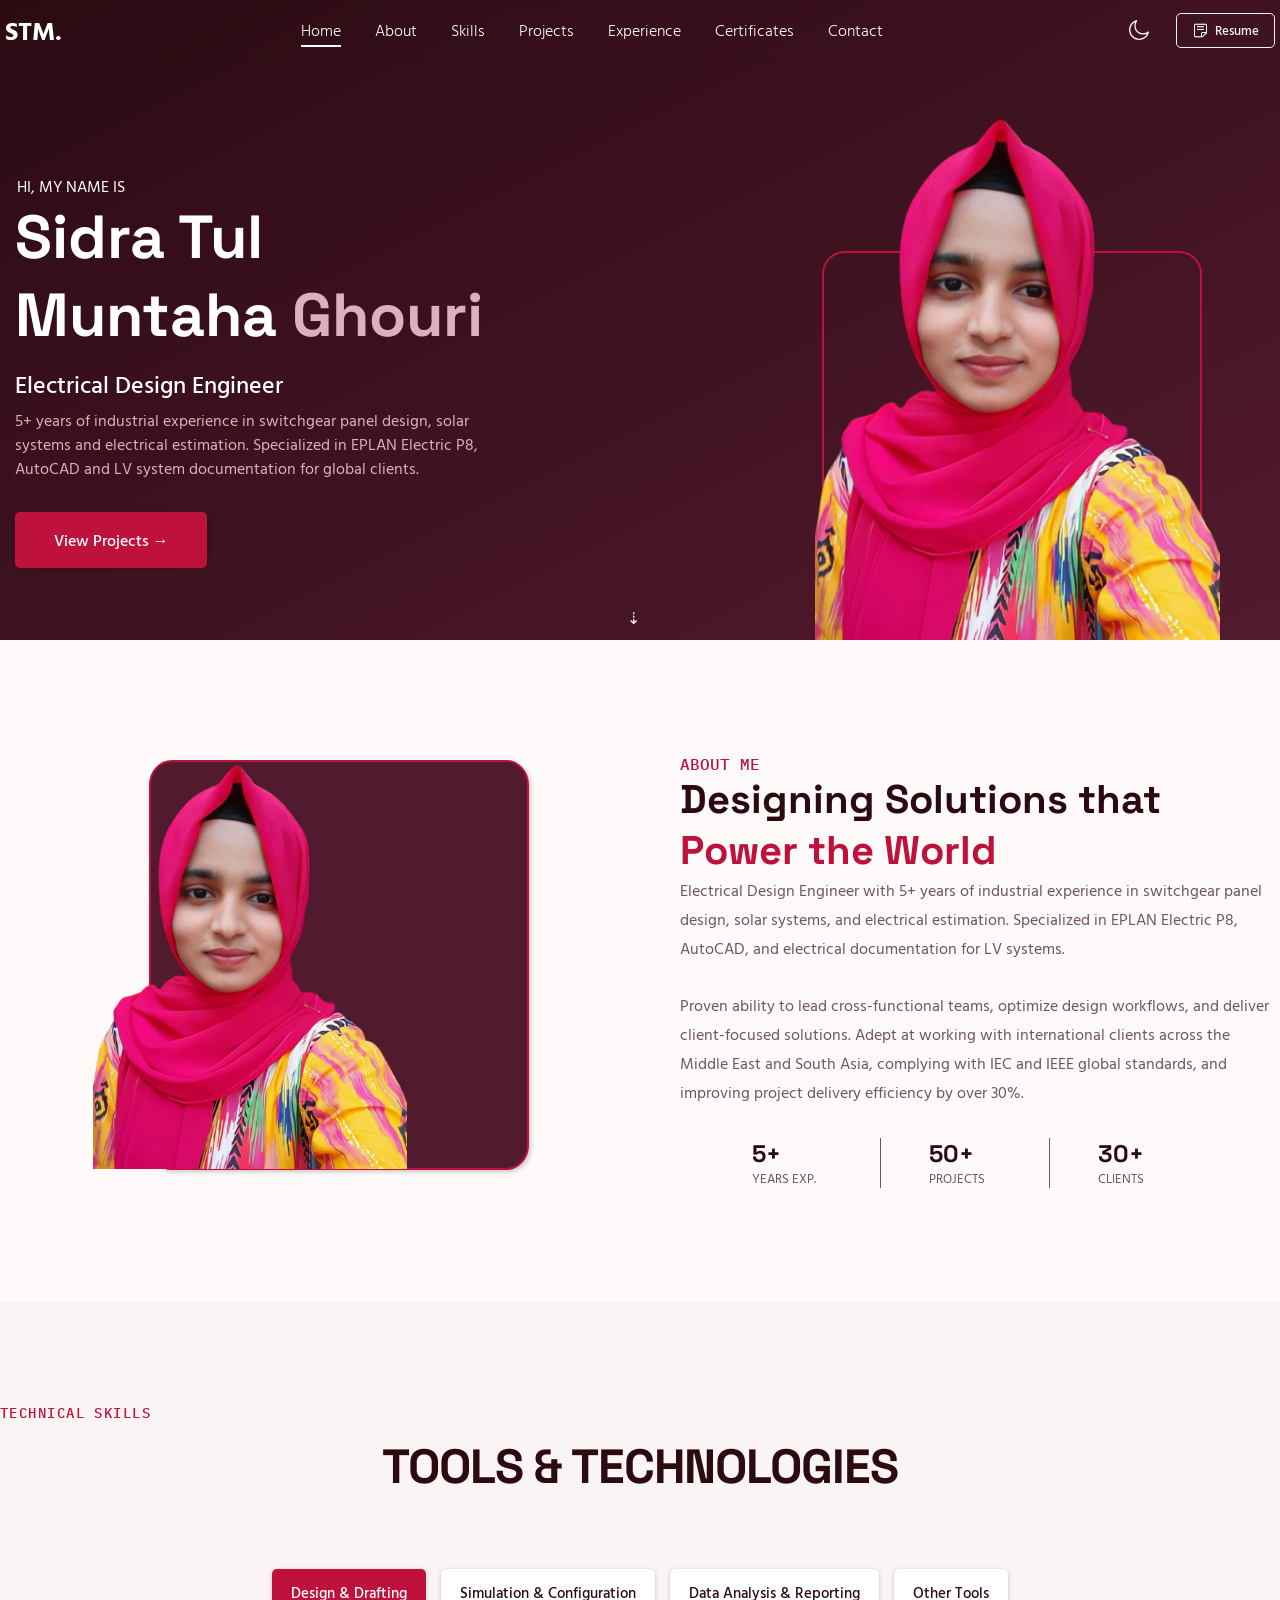
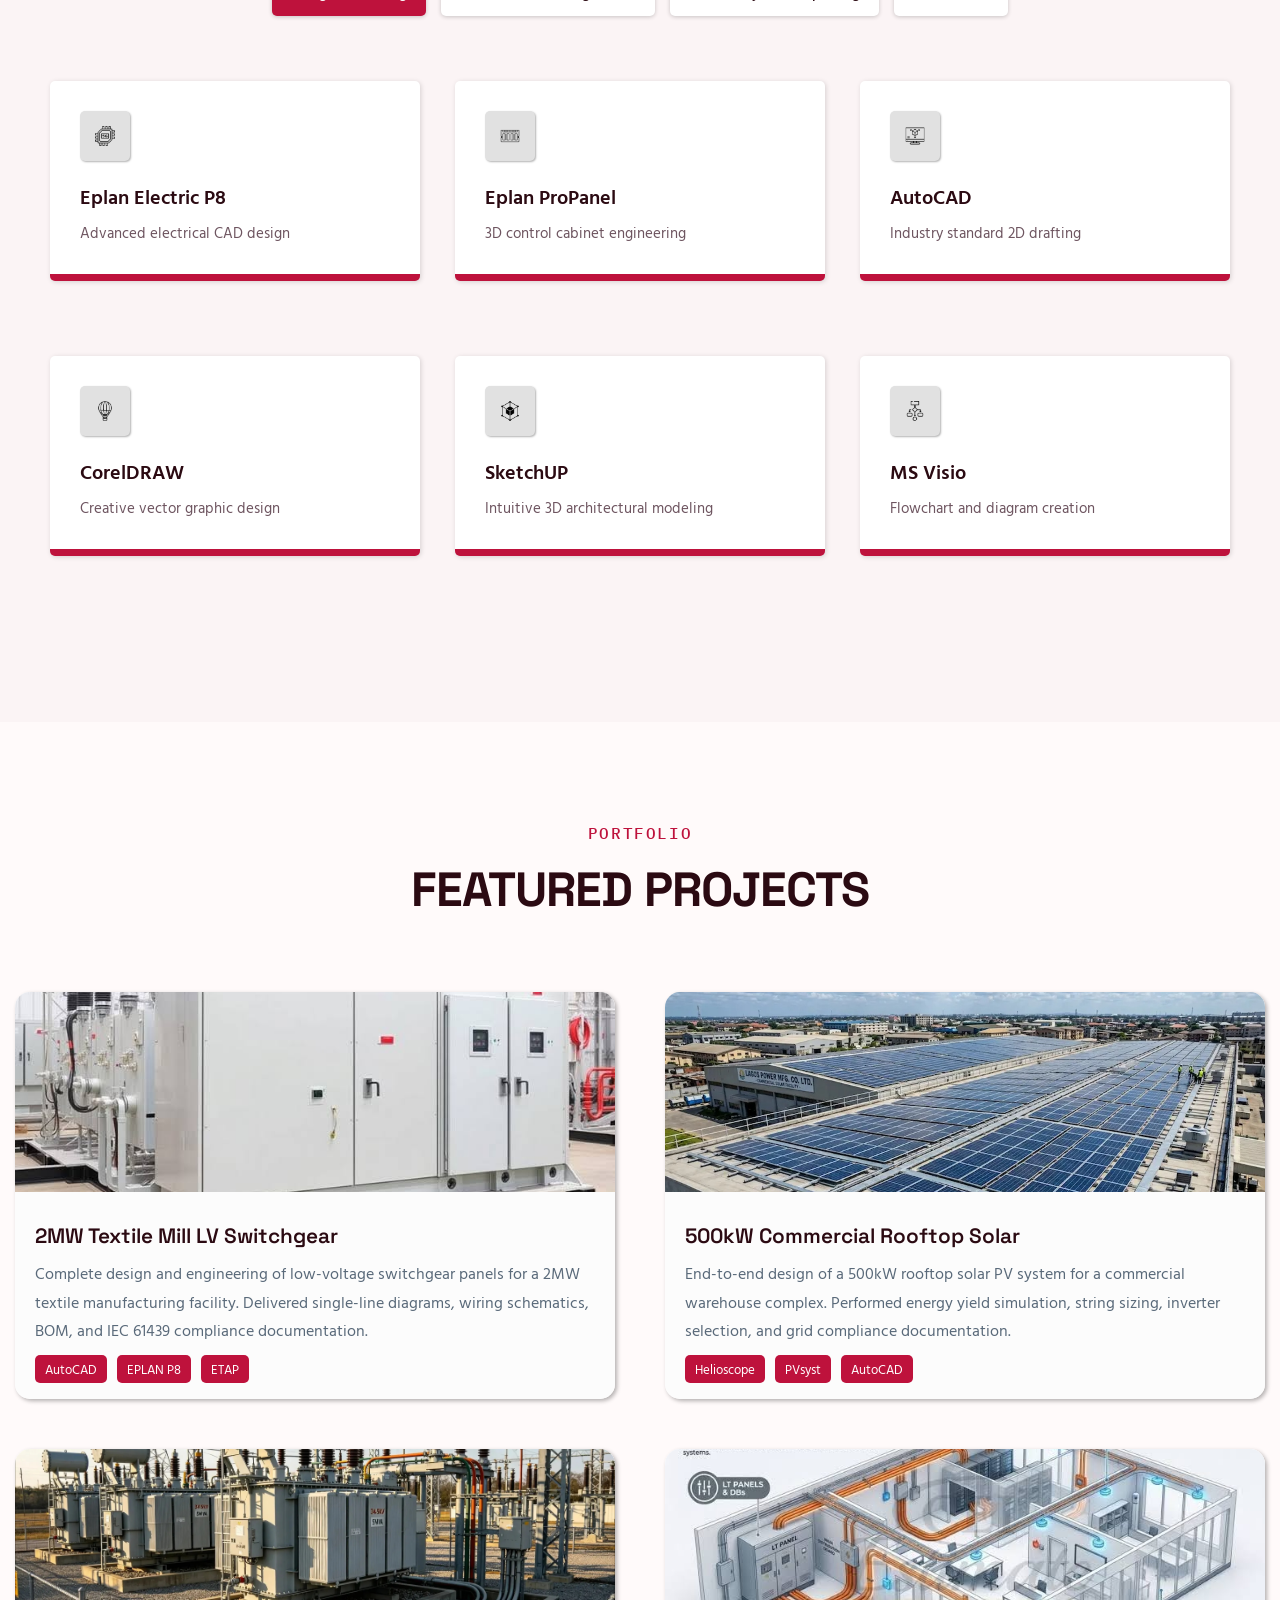
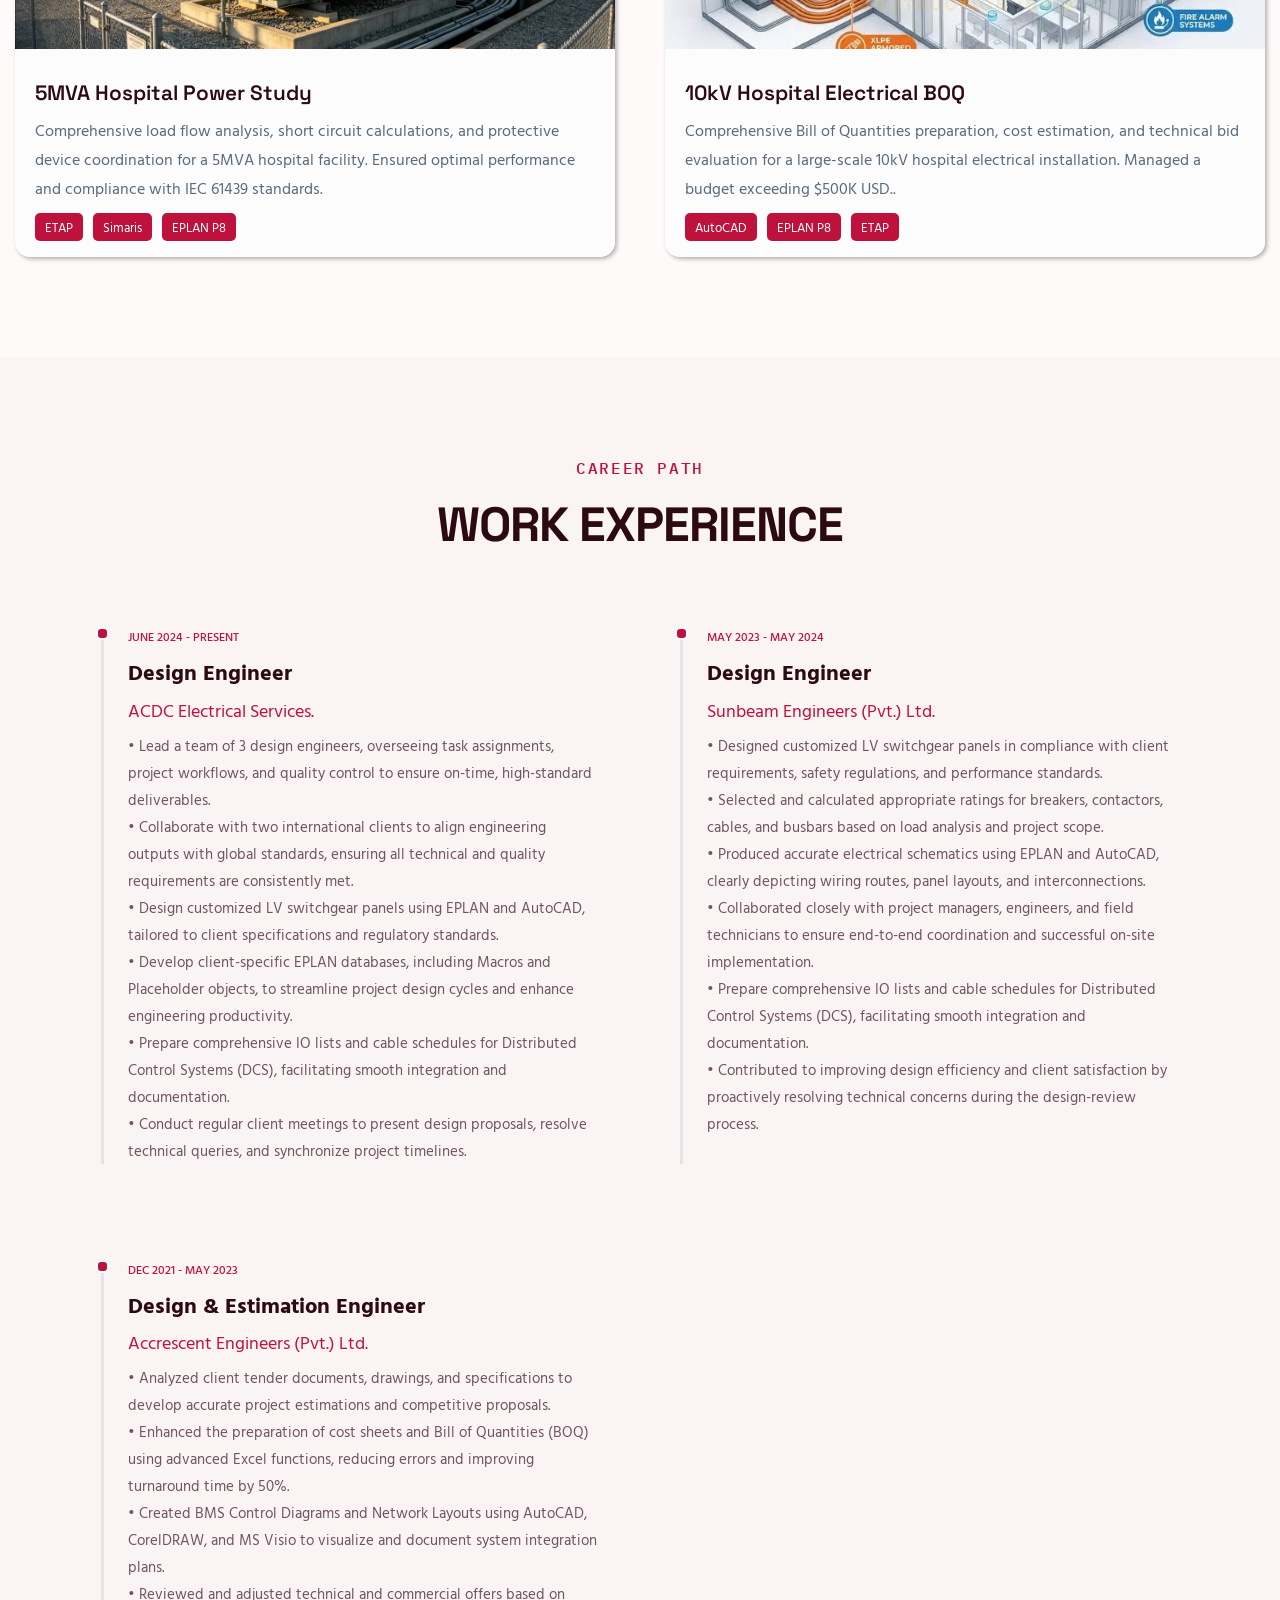
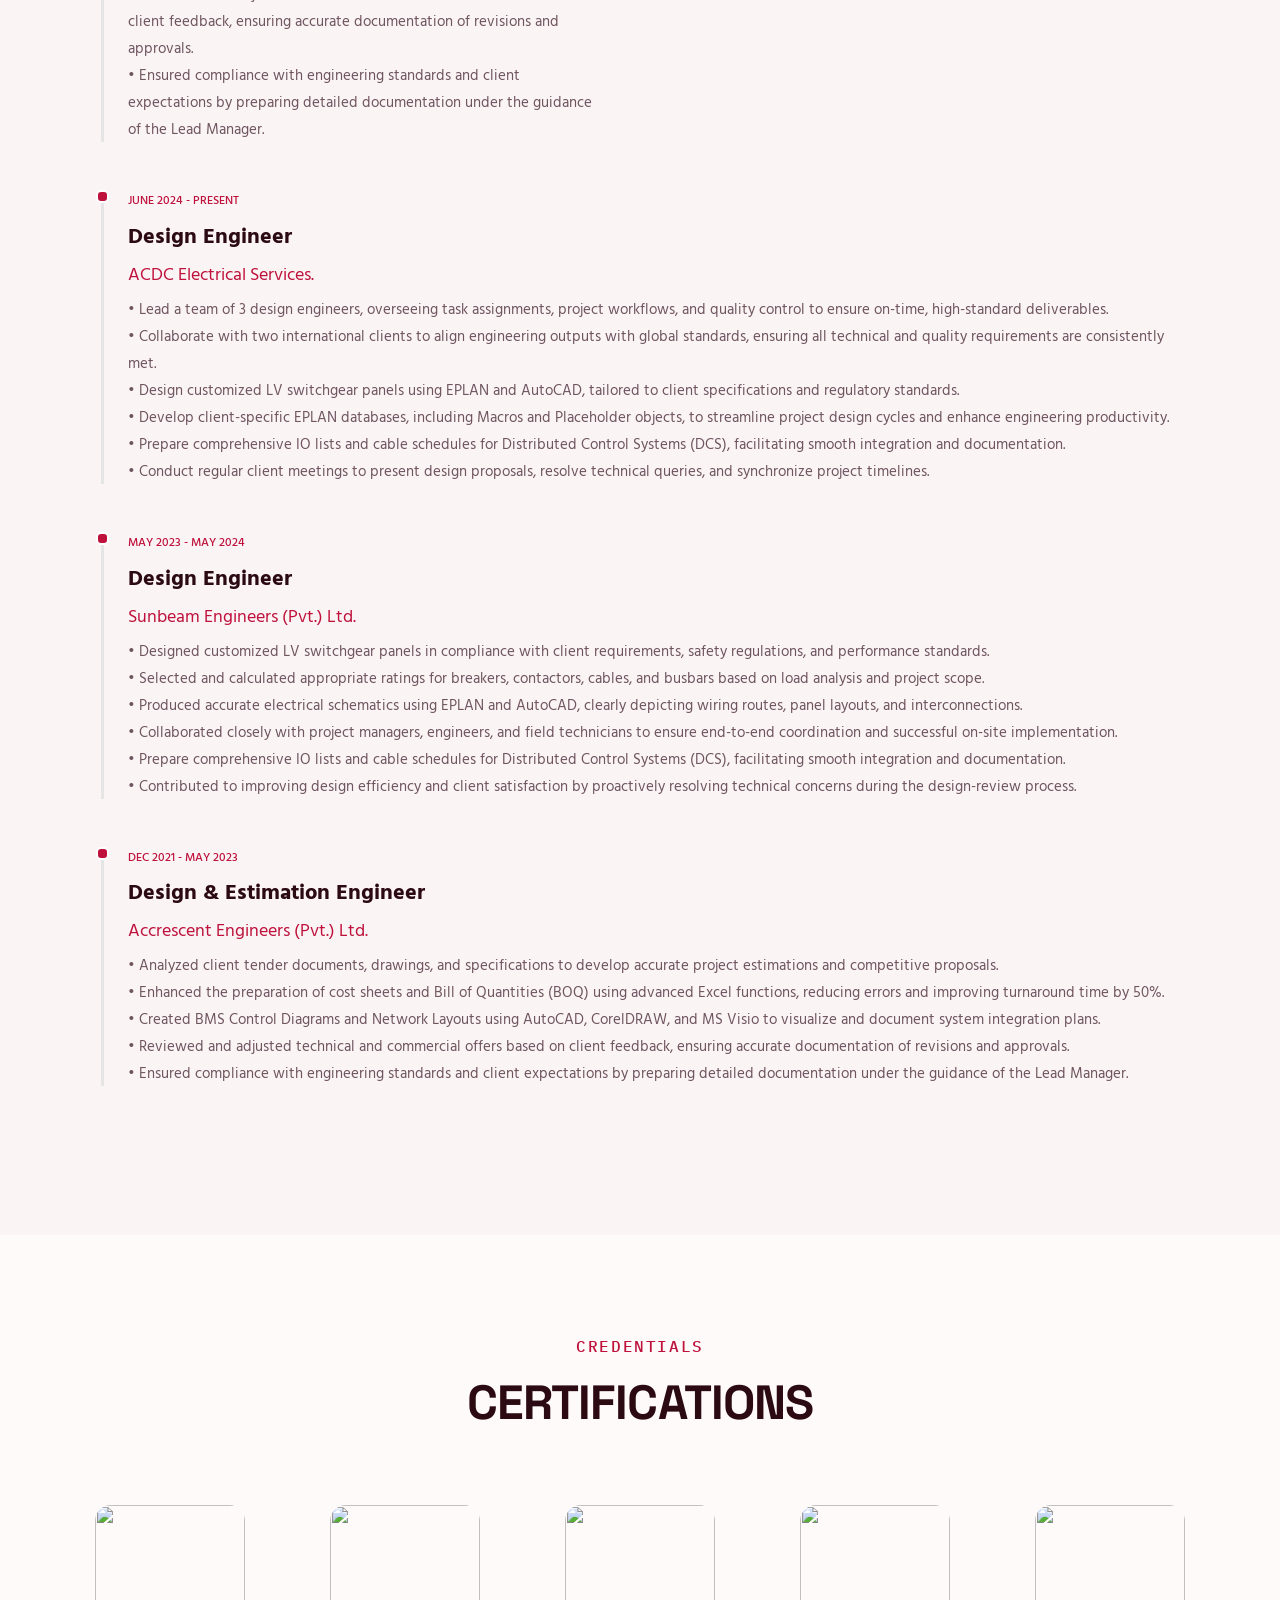
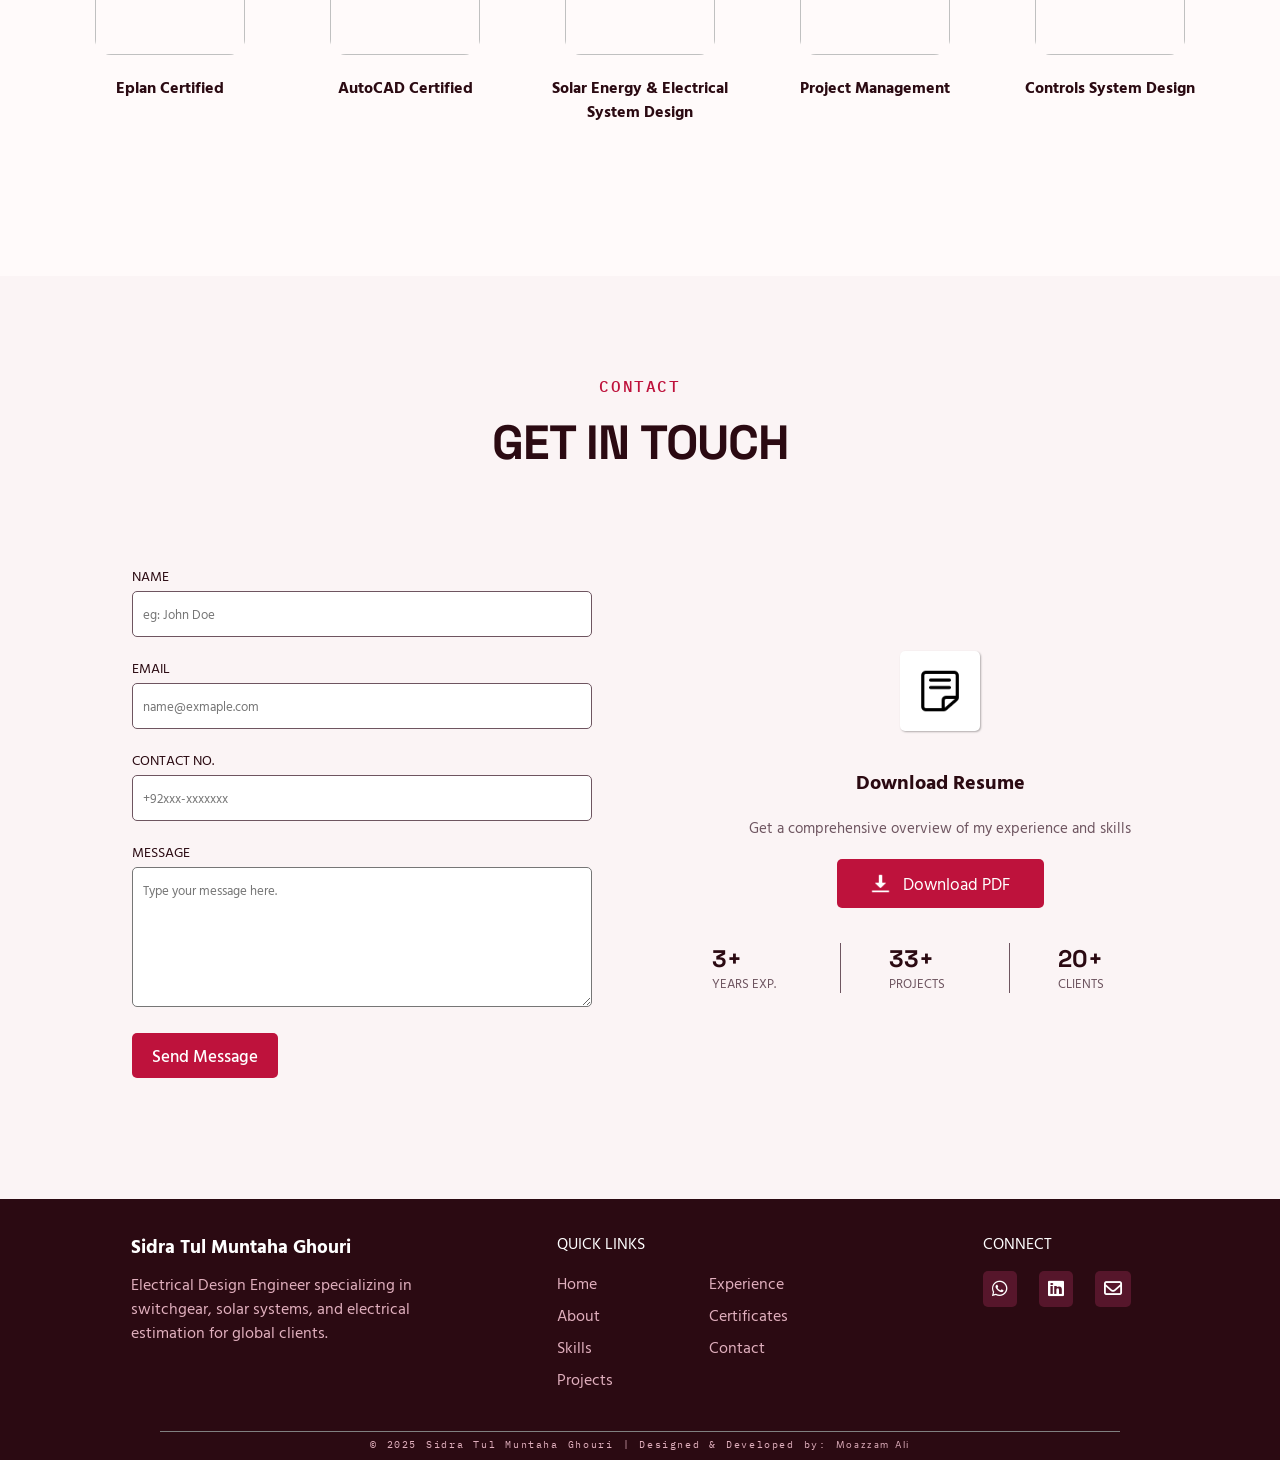
==== commit f05fa9ea: "updated the branding with new colors and minor UI imporvements" ====
--- a/index.html
+++ b/index.html
@@ -87,7 +87,8 @@
 
     <section id="about-me-section">
       <div class="about-me-left-section">
-        <img class="about-me-image" src="images/work-desk.jpg" alt="">
+        <img class="about-me-image" src="images/profile-pic.png" alt="">
+        <div class="about-me-section-circle"></div>
       </div>
       <div class="about-me-right-section">
         <p class="about-me">ABOUT ME</p>
@@ -414,7 +415,53 @@
     <section id="experience-section">
       <div class="career-path">CAREER PATH</div>
       <div class="experience-heading">WORK EXPERIENCE</div>
-
+      <div class="experience-grid">
+        <div class="experience-box">
+        <div class="exp-dot"></div>
+        <div class="exp-date">JUNE 2024 - PRESENT</div>
+        <div class="exp-job">Design Engineer</div>
+        <div class="exp-company">ACDC Electrical Services.</div>
+        <div class="exp-description">
+          <p>•	Lead a team of 3 design engineers, overseeing task assignments, project workflows, and quality control to ensure on-time, high-standard deliverables.</p>
+          <p>•	Collaborate with two international clients to align engineering outputs with global standards, ensuring all technical and quality requirements are consistently met.</p>
+          <p>•	Design customized LV switchgear panels using EPLAN and AutoCAD, tailored to client specifications and regulatory standards.</p>
+          <p>•	Develop client-specific EPLAN databases, including Macros and Placeholder objects, to streamline project design cycles and enhance engineering productivity.</p>
+          <p> •	Prepare comprehensive IO lists and cable schedules for Distributed Control Systems (DCS), facilitating smooth integration and documentation.</p>
+         <p>•	Conduct regular client meetings to present design proposals, resolve technical queries, and synchronize project timelines.</p>
+          
+        </div>
+      </div>
+
+      <div class="experience-box">
+        <div class="exp-dot"></div>
+        <div class="exp-date">MAY 2023 - MAY 2024</div>
+        <div class="exp-job">Design Engineer</div>
+        <div class="exp-company">Sunbeam Engineers (Pvt.) Ltd.</div>
+        <div class="exp-description">
+          <p>•	Designed customized LV switchgear panels in compliance with client requirements, safety regulations, and performance standards.</p>
+          <p>•	Selected and calculated appropriate ratings for breakers, contactors, cables, and busbars based on load analysis and project scope.</p>
+          <p>•	Produced accurate electrical schematics using EPLAN and AutoCAD, clearly depicting wiring routes, panel layouts, and interconnections.</p>
+          <p>•	Collaborated closely with project managers, engineers, and field technicians to ensure end-to-end coordination and successful on-site implementation.</p>
+          <p> •	Prepare comprehensive IO lists and cable schedules for Distributed Control Systems (DCS), facilitating smooth integration and documentation.</p>
+         <p>•	Contributed to improving design efficiency and client satisfaction by proactively resolving technical concerns during the design-review process.</p>
+        </div>
+      </div>
+
+        <div class="experience-box">
+        <div class="exp-dot"></div>
+        <div class="exp-date">DEC 2021 - MAY 2023</div>
+        <div class="exp-job">Design & Estimation Engineer</div>
+        <div class="exp-company">Accrescent Engineers (Pvt.) Ltd. </div>
+        <div class="exp-description">
+          <p>•	Analyzed client tender documents, drawings, and specifications to develop accurate project estimations and competitive proposals.</p>
+          <p>•	Enhanced the preparation of cost sheets and Bill of Quantities (BOQ) using advanced Excel functions, reducing errors and improving turnaround time by 50%.</p>
+          <p>•	Created BMS Control Diagrams and Network Layouts using AutoCAD, CorelDRAW, and MS Visio to visualize and document system integration plans.</p>
+          <p>•	Reviewed and adjusted technical and commercial offers based on client feedback, ensuring accurate documentation of revisions and approvals.</p>
+          <p>•	Ensured compliance with engineering standards and client expectations by preparing detailed documentation under the guidance of the Lead Manager.</p>
+        </div>
+      </div>
+
+      </div>
       <div class="experience-box">
         <div class="exp-dot"></div>
         <div class="exp-date">JUNE 2024 - PRESENT</div>
@@ -513,15 +560,15 @@
 
           <div class="form-group">
             <label for="name">NAME</label>
-            <input type="text" id="name" name="name" placeholder="Your Name">
+            <input type="text" id="name" name="name" placeholder="eg: John Doe">
           </div>
           <div class="form-group">
             <label for="Email">EMAIL</label>
-            <input type="email"  id="Email" name="Email" placeholder="Your Email">
+            <input type="email"  id="Email" name="Email" placeholder="name@exmaple.com">
           </div>
           <div class="form-group">
             <label for="Contact-no">CONTACT NO.</label>
-            <input type="tel" id="Contact-no" name="phone" placeholder="Contact Number">
+            <input type="tel" id="Contact-no" name="phone" placeholder="+92xxx-xxxxxxx">
           </div>
           <div class="form-group">
             <label for="message">MESSAGE</label>
--- a/sidra-portfolio.css
+++ b/sidra-portfolio.css
@@ -11,17 +11,33 @@
   font-style: normal;
 }
 :root {
-  --navy: #0c1f38;
-  --blue: #1e4976;
-  --bg: #f1f4f8;
-  --dark: #0c1f38;
-  --text: #5a6a7a;
-  --light: #a9b9c9;
-
-  --page: #ffffff;   /* main page background */
-  --card: #ffffff;   /* cards, pills */
-  --text-black:#000000;
+  --navy: #2B0A12;
+  --blue: #BE123C;
+  --bg: #FBF4F5;
+  --dark: #2B0A12;
+  --text: #6E5560;
+  --light: #E0AFBD;
+  --page: #FFFAFA;
+  --card: #ffffff;
+  --text-black: #2B0A12;
   --porject-front: #fcfcfc;
+}
+body.dark-mode {
+ --navy: #200810;
+  --blue: #F43F5E;
+  --bg: #1F0A12;
+  --dark: #F9E8EC;
+  --text: #C79BAA;
+  --light: #DCA8B6;
+  --page: #150609;
+  --card: #2A1320;
+  --text-black: #F9E8EC;
+  --porject-front: #fcfcfc;
+    /* cards — dark navy cards */
+  .project, section, footer {
+    box-shadow: 0 0 10px 1px rgba(255, 255, 255, 0.2);
+  }
+
 }
 *{
   font-family: "Hind Vadodara",  Arial, Helvetica, sans-serif;
@@ -34,28 +50,7 @@
   scroll-behavior: smooth;
   scroll-padding-top: 60px;
 }
-body.dark-mode {
-  --navy: #0c1f38;      /* SAME — hero/footer pehle se dark, touch nahi */
-  --blue: #4a7bb5;      /* LIGHTER blue — dark pe buttons visible rehne ke liye */
-  --bg: #0f1b2b; 
-  --bg: #0c1f38;
-  /* --bg: #0c1f38;  */
-         /* light gray → DARK section background */
-  --dark: #e8eef5;      /* headings ka color → LIGHT (naam pe mat jao, kaam dekho!) */
-  --text: #9fb0c0;      /* paragraphs → halka light gray */
-  --light: #a9b9c9;     /* SAME — pehle se navy pe use hota tha */
-
-  --page: #0a1626;
-  --page: #0c1f38;     /* main page bg — bg se bhi thoda darker */
-  --card: #16273b; 
-  --text-black:#ffffff; 
-  --porject-front: #fcfcfc;
-    /* cards — dark navy cards */
-  .project, section, footer {
-    box-shadow: 0 0 10px 1px rgba(255, 255, 255, 0.2);
-  }
-
-}
+
 button {
   cursor: pointer;
   transition: transform 0.3s ease;
@@ -80,7 +75,7 @@
   z-index: 10;
 }
 header.scrolled {
-  background-color: rgb(21, 31, 56, 0.9);
+  background-color: rgba(43, 10, 18, 0.9);
   backdrop-filter: blur(1em);
 }
 .logo {
@@ -138,6 +133,7 @@
   align-items: center;
 }
 .toggle-button {
+  background: transparent;
   display: flex;
   align-items: center;
   justify-content: center;
@@ -146,29 +142,32 @@
   border: none;
 }
 .toggle-button img {
-  width: 16px;
-  height: 16px;
+  filter: invert(1);
+  width: 20px;
+  height: 20px;
   padding: 0;
   margin: 0;
 }
 
 .header-resume-button {
+  background: transparent;
   display: flex;
   margin: 0 0 0 20px;
   align-items: center;
   padding: 6.5px 15px;
   border-radius: 5px;
-  border: none;
+  border: 1px solid #FBF4F5;
 }
 .header-resume-button img{
+  filter: invert(1);
   width: 17px;
   height: 17px;
   margin: 0 6px 0 0;
   padding: 0;
 }
 .header-resume-button a{
-  font-weight: 600;
-  color: #0a1626;
+  font-weight: 500;
+  color: #FBF4F5;
 }
 .sidebar, .fa-bars{
   display: none;
@@ -180,7 +179,6 @@
   .header-resume-button {display: none;}  
   .toggle-button{
     background: transparent;
-    filter: invert(1);
     margin-top: 7px;
   }
   .toggle-button img{width: 20px; height: 20px;}
@@ -189,7 +187,8 @@
     padding: 1em 2em;
     text-decoration: none; 
     width: 50%; height: 100vh;
-    background-color: var(--bg); 
+    background-color: var(--blue); 
+    
     z-index: 3; left: 0; top: 0;
     box-shadow: 2px 2px 4px rgba(0, 0, 0, 0.15);
 
@@ -212,6 +211,7 @@
     filter: invert(1);
   }
   .fa-xmark {
+    filter: invert(1);
     margin-bottom: 1em;
   }
   
@@ -225,16 +225,16 @@
   }
   .sidebar-links-container a {
     display: block;
-    text-decoration: none; color: var(--dark);
+    text-decoration: none; color: var(--page);
     margin-bottom: 1em;
     padding: 0.5em;
-    border-bottom: 1px solid var(--dark);
+    border-bottom: 1px solid var(--page);
     transition: background-color 0.3s ease;
   }
 
   .sidebar-links-container a:hover {
-    background-color: var(--navy);
-    color: var(--bg);
+    background-color: var(--light);
+    color: var(--blue);
     border-radius: 5px;
   }
 
@@ -254,7 +254,7 @@
   padding: 6.3em 0 0 0;
 }
 #hero-section-bg {
-  background-image: linear-gradient(to bottom right, var(--navy), #1c3a53 );
+  background-image: linear-gradient(to bottom right, var(--navy), #521A2E);
   
  
 }
@@ -268,12 +268,12 @@
   font-family: "Hind Vadodara",  Arial, Helvetica, sans-serif;
   color: white;
   font-weight: 400;
-  margin: 0;
+  margin: 0 0 0 2px;
 }
 .hero-section-name {
   font-family: "Space Grotesk", Arial, Helvetica, sans-serif;
   font-weight: 700;
-  font-size: 3.5rem;
+  font-size: 3.8rem;
   color: white;
   margin: 0;
 }
@@ -286,11 +286,12 @@
   color: white;
   font-size: 1.5rem;
   font-weight: 500;
-  margin: 6px 0 0 0;
+  margin: 12px 0 0 0;
 }
 .hero-section-description {
   font-family: "Hind Vadodara",  Arial, Helvetica, sans-serif;
   color: var(--light);
+  margin: 6px 0 0 0;
 }
 .view-projects-button {
   font-family: "Hind Vadodara",  Arial, Helvetica, sans-serif;
@@ -305,7 +306,7 @@
   background-color: var(--blue);
   color: white;
   box-shadow: 1px 1px 5px rgb(0, 0, 0, 0.15);
-  margin-top: 20px;
+  margin-top: 2em;
   transition: transform 0.3s ease;
 }
 .view-projects-button:hover {
@@ -318,31 +319,21 @@
   max-width: 450px;
   height: 80%;
   border-radius: 5px;
-  /* background-color: rgb(226, 226, 226); */
-
   position: relative;
 }
 .hero-section-signature {
   display: none;
-  font-family: cursive;
-  position: absolute;
-  color: var(--bg);
-  text-shadow: 1px 1px 1px;
-  font-weight: 100;
-  font-size: 50px;
-  bottom: 50px;
-  right: -40px;
-  z-index: 2;
-
+  
 }
 .hero-section-circle {
   position: absolute;
-  width: 450px;
-  height: 450px;
-  border-radius: 50%;
-  background-image: linear-gradient(to bottom right, var(--blue), #e8edf3 );
-  top: 90px;
-  right: 20px;
+  width: 380px;
+  height: 380px;
+  border-radius: 6%;
+  background: none;
+  border: 2px solid var(--blue);
+  top: 150px;
+  left: 7px;
   z-index: 1;
 }
 .hero-section-dp {
@@ -387,14 +378,31 @@
 .about-me-left-section {
   display: flex;
   max-width: 500px;
-  height: 400px;
+  height: 450px;
+  position: relative;
+  margin-top: 10px;
+}
+.about-me-section-circle {
+  position: absolute;
+  width: 380px;
+  height: 410px;
+  border-radius: 6%;
+  background: #521A2E;
+  border: 2px solid var(--blue);
+  right: -29px;
+  top: 9px;
+  box-shadow: 2px 2px 4px rgba(0, 0, 0, 0.2);
+  z-index: 1;
 }
 .about-me-image {
-  width: 130%;
-  height: 100%;
-  object-fit: cover;
-  border-radius: 1em;
-}
+  position: relative;
+  width: 100%;
+  object-fit: contain;
+  margin: 0 0 2em 0;
+  /* border-radius: 0.7em; */
+  z-index: 2;
+}
+
 .about-me-right-section {
   max-width: 600px;
 
@@ -458,6 +466,9 @@
   .about-me-numbers div {
     padding-right: 2em;
   } 
+  .about-me-section-circle {
+    background: none;
+  }
 }
 /* Skills section --------------------------------------------------- */
 #skills-section {
@@ -469,15 +480,20 @@
   font-family: 'ibm plex mono', monospace;
   color: var(--blue);
   font-weight: 500;
-  font-size: 1rem;
+  letter-spacing: 0.1em;
+  font-size: 0.9rem;
   margin: 0 0 1em 0;
-  text-align: center;
-}
+  display: flex;
+  align-items: center;
+  justify-self: center;
+}
+
 .tools-heading {
   font-family: "Space Grotesk", sans-serif;
   text-align: center;
   margin: 0 0 1.5em 0;
-  font-size: 2.5rem;
+  font-size: 3rem;
+  letter-spacing: -0.02em;
   font-weight: 700;
   color: var(--dark);
 }
@@ -554,6 +570,9 @@
 }
 /* responsive skills & tools Section ------------------------- */
 @media (max-width: 900px) {
+  .tools-heading{
+    font-size: 2.2rem;
+  }
   #skills-section {padding: 6.3em 1.8em; height: auto;} 
   .tools-selector-buttons {flex-wrap: wrap; gap: 10px;}
   .tools-cards-container {display: flex; flex-direction: column;}
@@ -577,13 +596,15 @@
    color: var(--blue);
    font-weight: 500;
    font-size: 1rem;
+   letter-spacing: 0.1em;
    margin: 0 0 1em 0;
    text-align: center;
 }
 .projects-section-big-heading {
   font-family: "Space Grotesk", sans-serif;
   text-align: center;
-  font-size: 2.5rem;
+  font-size: 3rem;
+  letter-spacing: -0.02em;
   margin: 0 0 1.5em 0;
   font-weight: 700;
   color: var(--dark);
@@ -692,6 +713,9 @@
 }
 /* responsive projects section ----------------------- */
 @media (max-width: 900px) {
+  .projects-section-big-heading {
+    font-size: 2.2rem;
+  }
   #projects-section {padding: 6.3em 2em;}
   .projects-container {grid-template-columns: 1fr;  }
   .project {width: 100%;}
@@ -704,20 +728,27 @@
 #experience-section {
    background-color: var(--bg);
    height: auto;
-   padding: 6.3em 50px;
+   padding: 6.3em 6.3em;
+}
+.experience-grid {
+  display: grid;
+  grid-template-columns: 1fr 1fr;
+  gap: 3em 5em;
 }
 .career-path {
   font-family: 'ibm plex mono', monospace;
    color: var(--blue);
    font-weight: 500;
    font-size: 1rem;
+   letter-spacing: 0.1em;
    margin: 0 0 1em 0;
    text-align: center;
 }
 .experience-heading {
   font-family: "Space Grotesk", sans-serif;
   text-align: center;
-  font-size: 2.5rem;
+  font-size: 3rem;
+  letter-spacing: -0.02em;
   margin: 0 0 1.5em 0;
   font-weight: 700;
   color: var(--dark);
@@ -760,7 +791,30 @@
   line-height: 1.8;
   color: var(--text);
 }
-
+@media (max-width: 500px) {
+  .experience-heading {
+    font-size: 2.2rem;
+  }
+   #experience-section {
+    padding: 6.3em 2em;
+  }
+  .experience-grid {
+  display: flex;
+  flex-direction: column;
+}
+.experience-box {
+  border-left: 1px solid #e5e5e5;
+}
+.exp-dot {
+  height: 10px;
+  width: 10px;
+  border: 1px solid white;
+  border-radius: 3px;
+  position: absolute;
+  left: -6px;
+  top: 0px;
+}
+}
 /* Certificates section ----------------------- */
 #certificates-section {
   padding: 6.3em 0;
@@ -915,6 +969,10 @@
 @media (max-width: 900px) {
   #contact-section {padding: 6.3em 2em;}
   .contact-resume-div {flex-direction: column; align-items: center; gap: 60px;}
+  .contact-left-section {
+    margin-bottom: 6.3em;
+  }
+  input[type="submit"] {display: block; margin: 2em auto;}
 
 }
 /* Footer section ----------------------- */
@@ -972,7 +1030,7 @@
   color: white;
   margin-right: 1em;
   font-size: large;
-  background-color: #2c497f58;
+  background-color: #5c182fe1;
   padding: 0.5em;
   border-radius: 5px;
 }
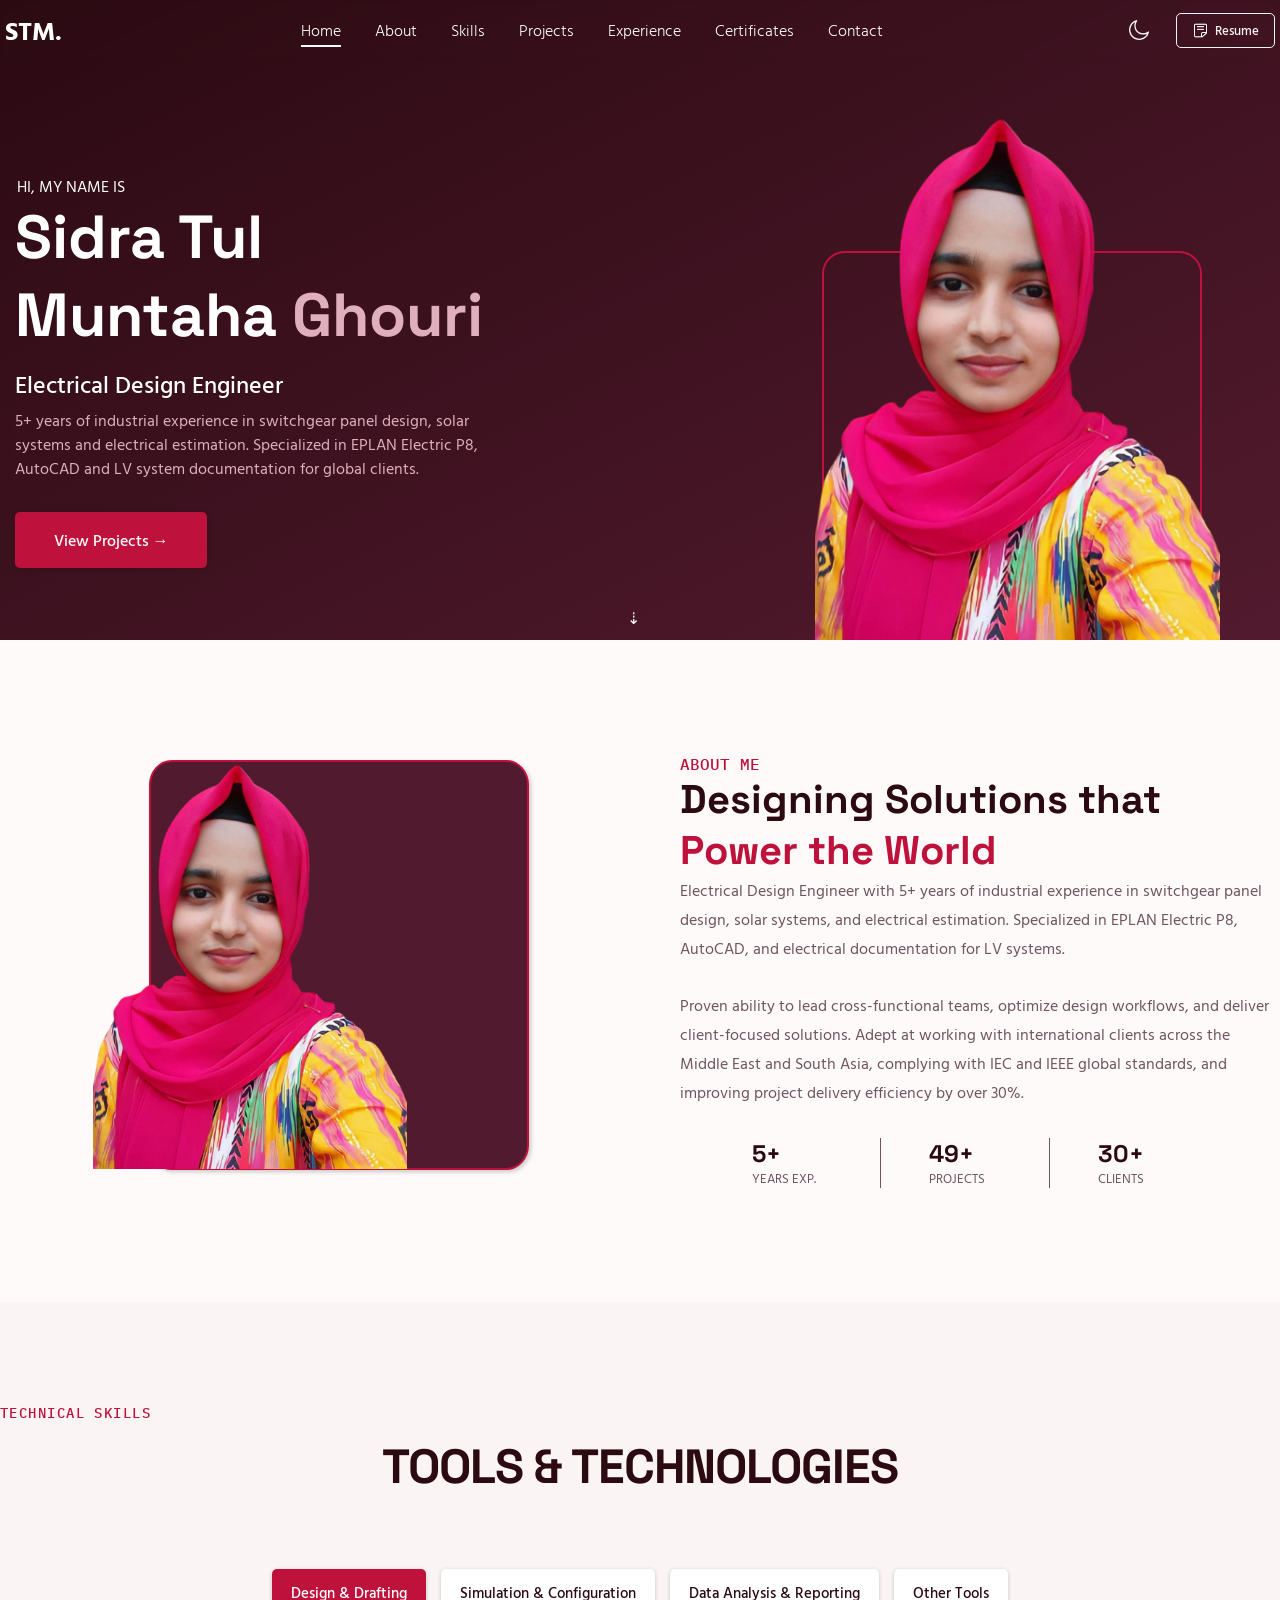
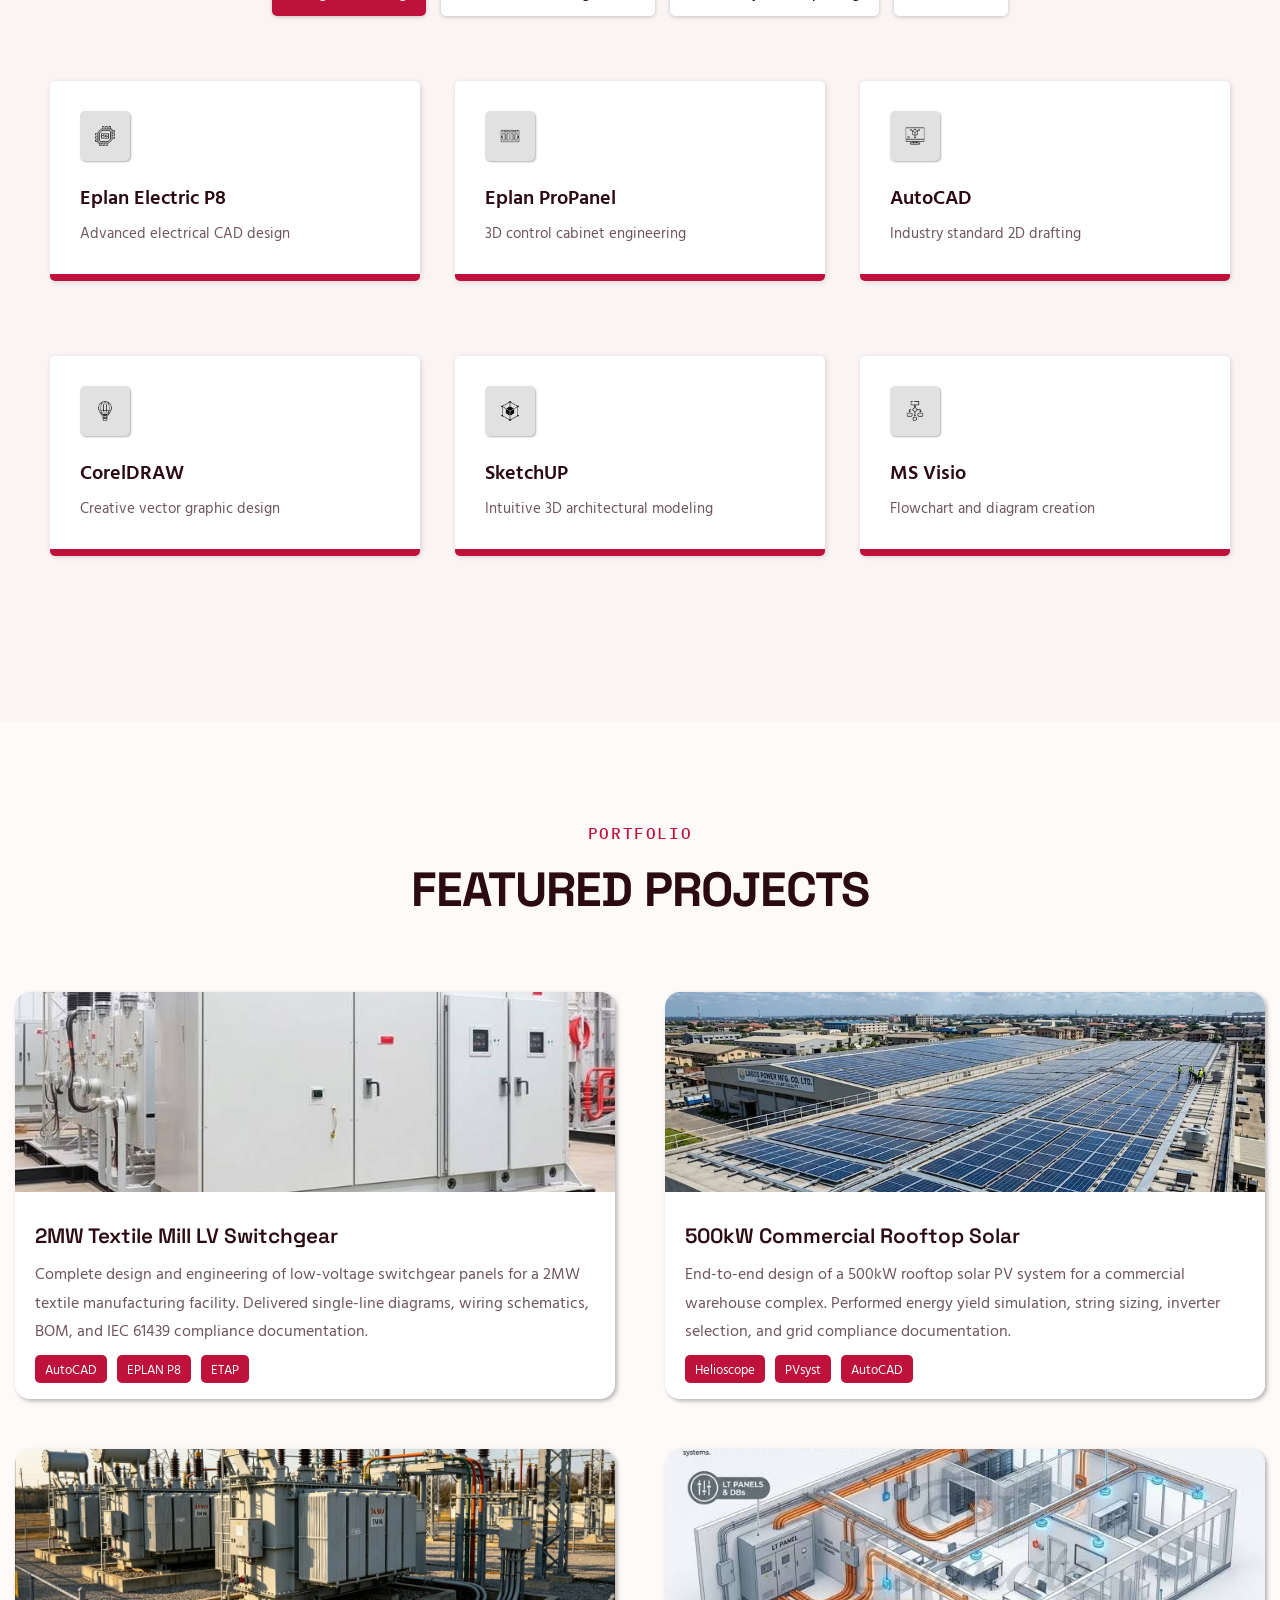
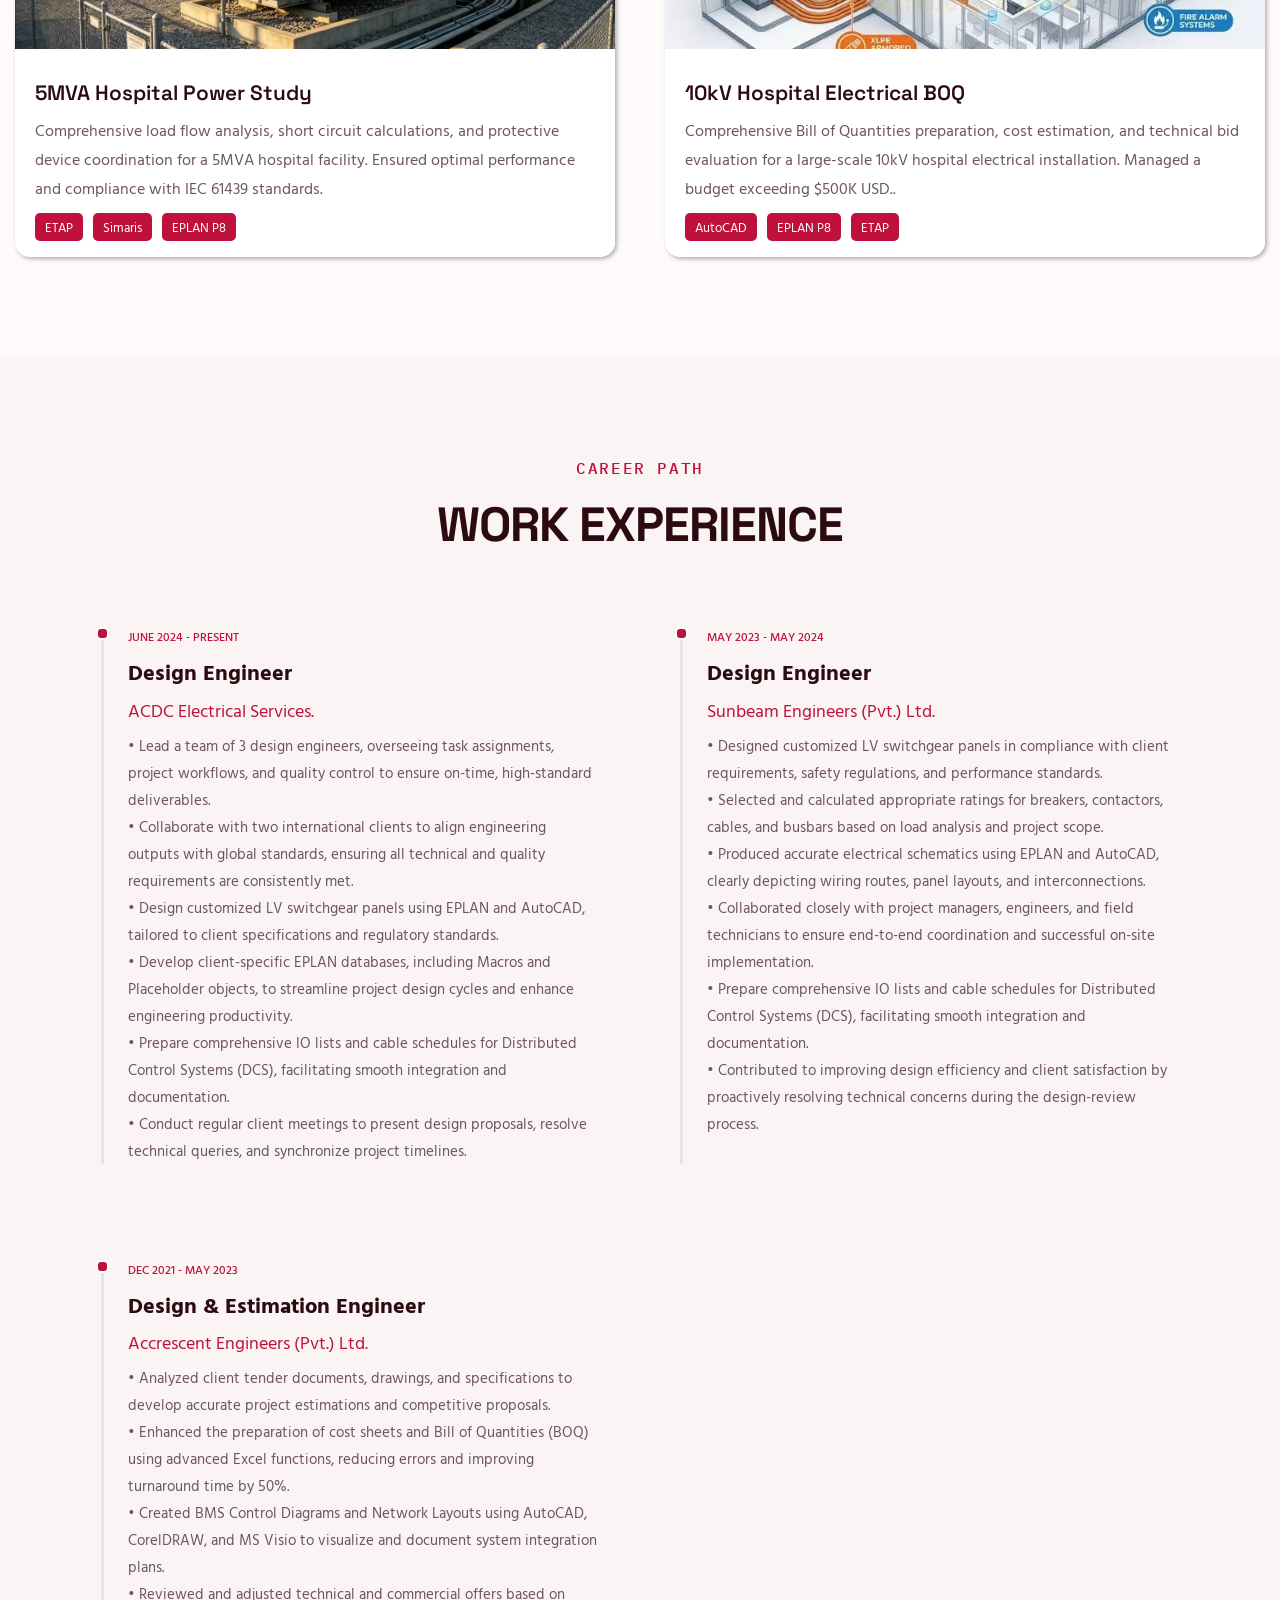
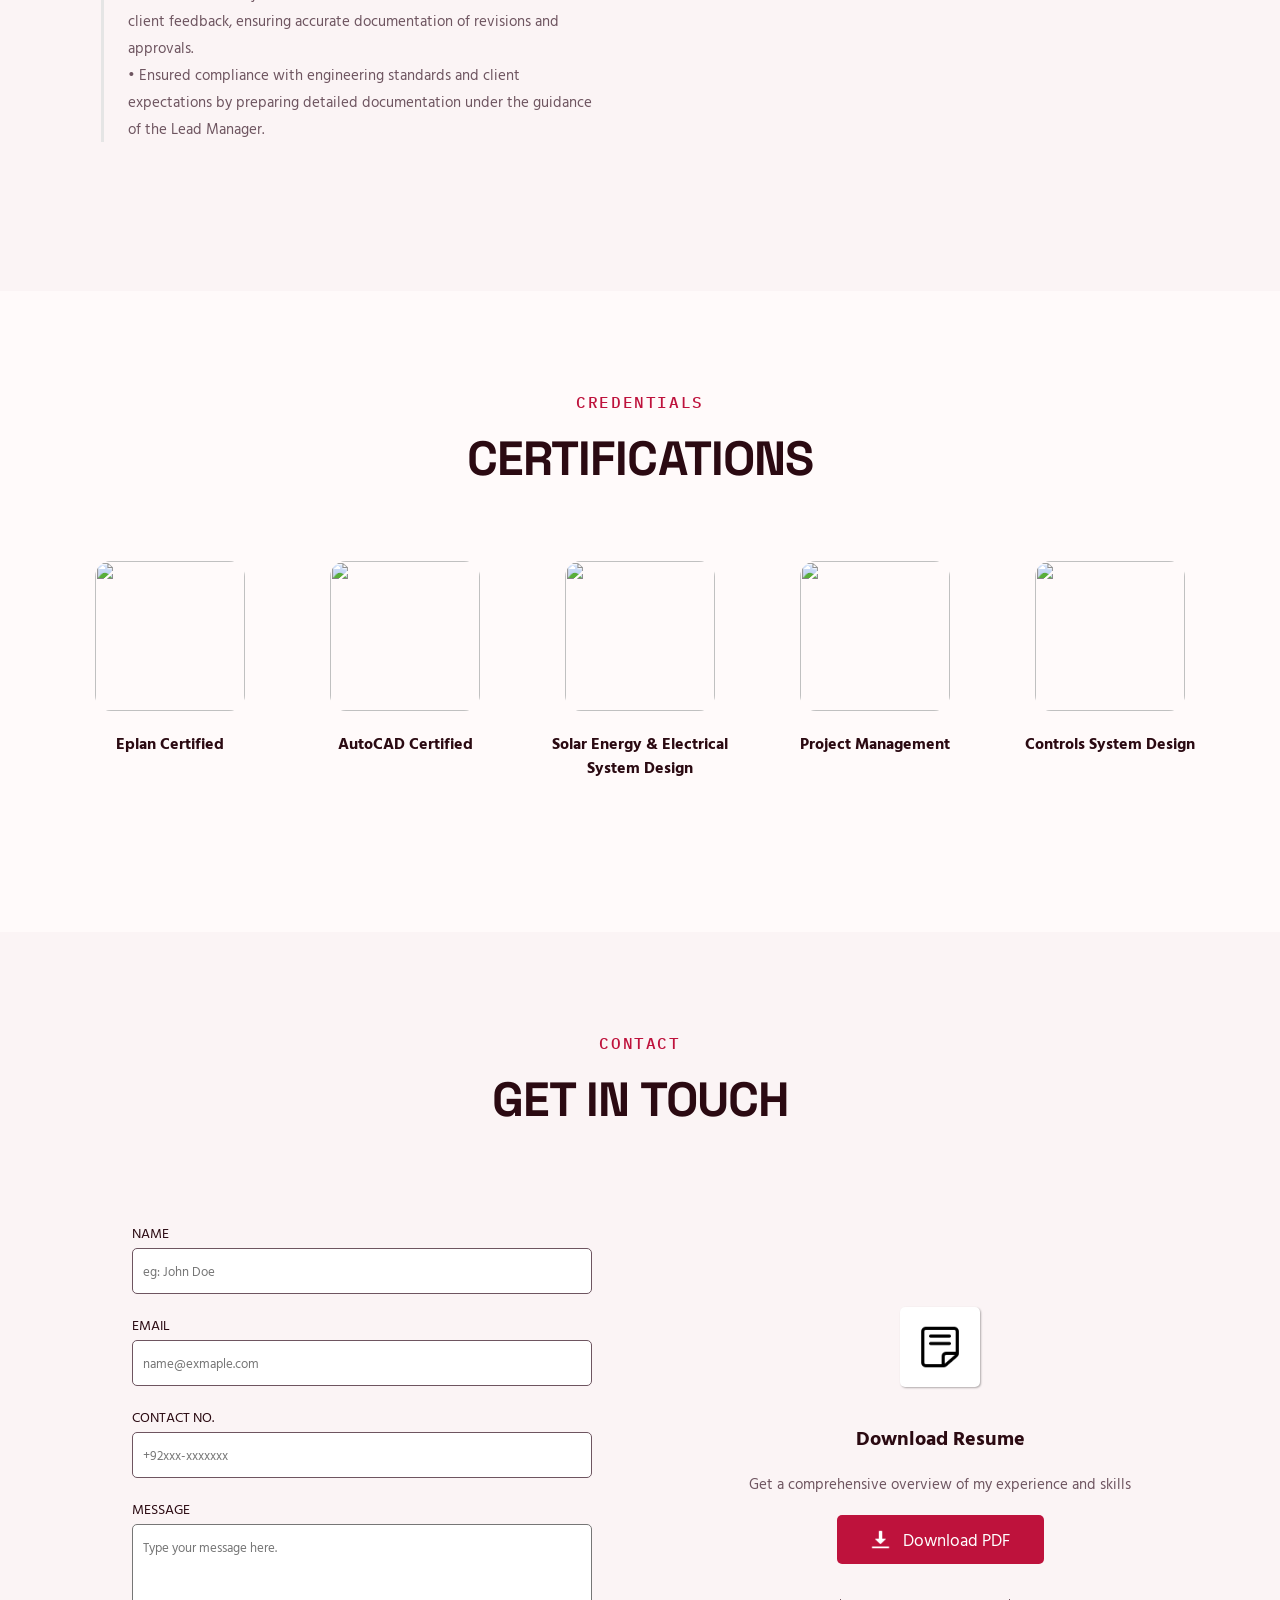
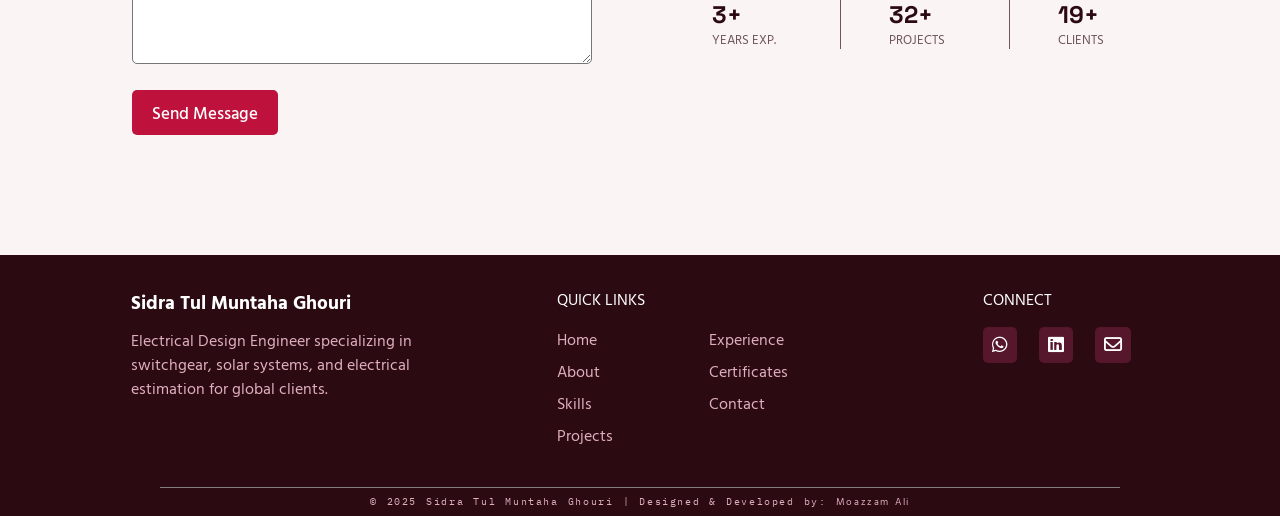
==== commit 08a6ce72: "removed duplicate experiences" ====
--- a/index.html
+++ b/index.html
@@ -461,51 +461,7 @@
         </div>
       </div>
 
-      </div>
-      <div class="experience-box">
-        <div class="exp-dot"></div>
-        <div class="exp-date">JUNE 2024 - PRESENT</div>
-        <div class="exp-job">Design Engineer</div>
-        <div class="exp-company">ACDC Electrical Services.</div>
-        <div class="exp-description">
-          <p>•	Lead a team of 3 design engineers, overseeing task assignments, project workflows, and quality control to ensure on-time, high-standard deliverables.</p>
-          <p>•	Collaborate with two international clients to align engineering outputs with global standards, ensuring all technical and quality requirements are consistently met.</p>
-          <p>•	Design customized LV switchgear panels using EPLAN and AutoCAD, tailored to client specifications and regulatory standards.</p>
-          <p>•	Develop client-specific EPLAN databases, including Macros and Placeholder objects, to streamline project design cycles and enhance engineering productivity.</p>
-          <p> •	Prepare comprehensive IO lists and cable schedules for Distributed Control Systems (DCS), facilitating smooth integration and documentation.</p>
-         <p>•	Conduct regular client meetings to present design proposals, resolve technical queries, and synchronize project timelines.</p>
-          
-        </div>
-      </div>
-
-      <div class="experience-box">
-        <div class="exp-dot"></div>
-        <div class="exp-date">MAY 2023 - MAY 2024</div>
-        <div class="exp-job">Design Engineer</div>
-        <div class="exp-company">Sunbeam Engineers (Pvt.) Ltd.</div>
-        <div class="exp-description">
-          <p>•	Designed customized LV switchgear panels in compliance with client requirements, safety regulations, and performance standards.</p>
-          <p>•	Selected and calculated appropriate ratings for breakers, contactors, cables, and busbars based on load analysis and project scope.</p>
-          <p>•	Produced accurate electrical schematics using EPLAN and AutoCAD, clearly depicting wiring routes, panel layouts, and interconnections.</p>
-          <p>•	Collaborated closely with project managers, engineers, and field technicians to ensure end-to-end coordination and successful on-site implementation.</p>
-          <p> •	Prepare comprehensive IO lists and cable schedules for Distributed Control Systems (DCS), facilitating smooth integration and documentation.</p>
-         <p>•	Contributed to improving design efficiency and client satisfaction by proactively resolving technical concerns during the design-review process.</p>
-        </div>
-      </div>
-
-        <div class="experience-box">
-        <div class="exp-dot"></div>
-        <div class="exp-date">DEC 2021 - MAY 2023</div>
-        <div class="exp-job">Design & Estimation Engineer</div>
-        <div class="exp-company">Accrescent Engineers (Pvt.) Ltd. </div>
-        <div class="exp-description">
-          <p>•	Analyzed client tender documents, drawings, and specifications to develop accurate project estimations and competitive proposals.</p>
-          <p>•	Enhanced the preparation of cost sheets and Bill of Quantities (BOQ) using advanced Excel functions, reducing errors and improving turnaround time by 50%.</p>
-          <p>•	Created BMS Control Diagrams and Network Layouts using AutoCAD, CorelDRAW, and MS Visio to visualize and document system integration plans.</p>
-          <p>•	Reviewed and adjusted technical and commercial offers based on client feedback, ensuring accurate documentation of revisions and approvals.</p>
-          <p>•	Ensured compliance with engineering standards and client expectations by preparing detailed documentation under the guidance of the Lead Manager.</p>
-        </div>
-      </div>
+      
 
     </section>
 
--- a/sidra-portfolio.css
+++ b/sidra-portfolio.css
@@ -35,7 +35,7 @@
   --porject-front: #fcfcfc;
     /* cards — dark navy cards */
   .project, section, footer {
-    box-shadow: 0 0 10px 1px rgba(255, 255, 255, 0.2);
+    box-shadow: 2px 2px 1px rgba(154, 87, 87, 0.2);
   }
 
 }
@@ -620,7 +620,7 @@
 }
 .project-front {
   position: relative;
-  background-color: var(--porject-front);
+  background-color: var(--card);
   border-radius: 15px;
   
 }
@@ -664,13 +664,13 @@
   font-family: "Space Grotesk", sans-serif;
   font-size: 1.3rem;
   font-weight: 600;
-  color: var(--navy);
+  color: var(--text-black);
   margin: 0 20px 10px 20px;
 }
 .project-description {
   font-size: 1rem;
+  color: var(--text);
   line-height: 1.8;
-  color: #5a6a7a;
   margin: 0 20px 10px 20px;
 }
 .project-buttons-container {
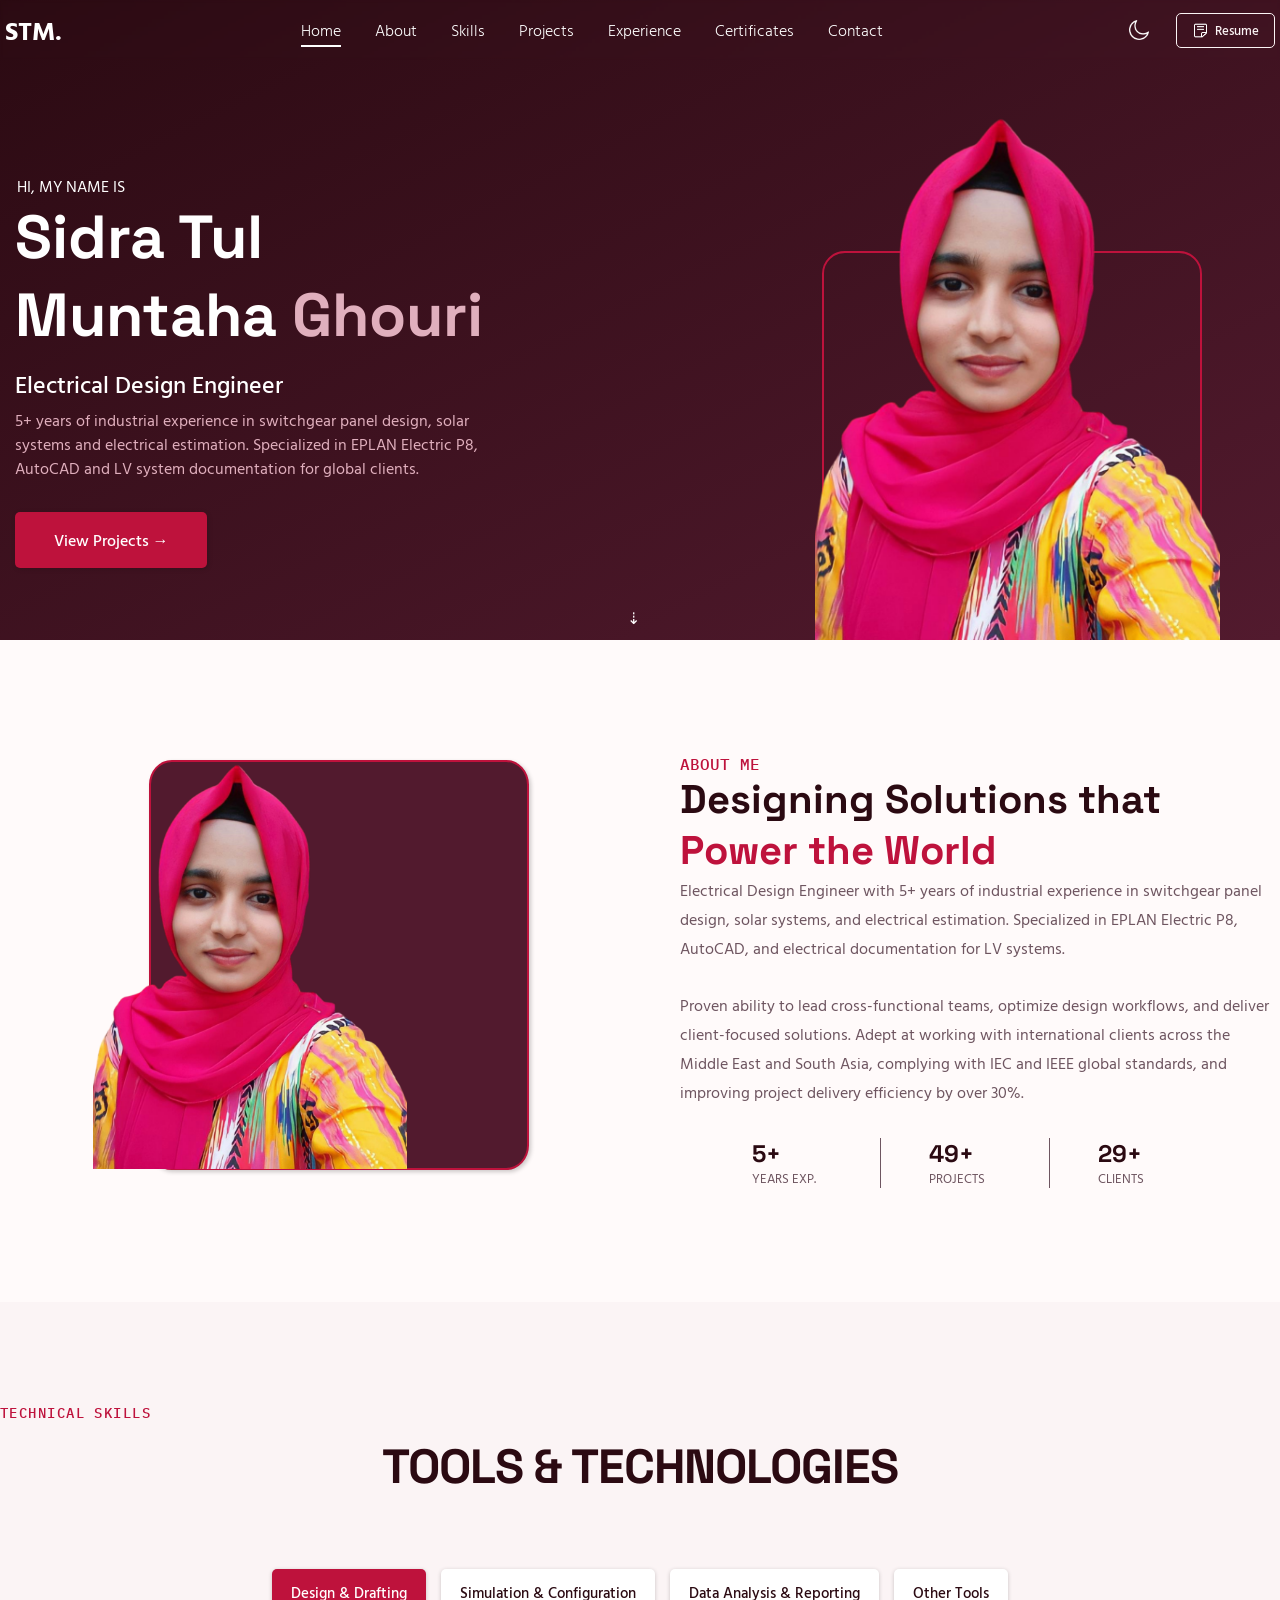
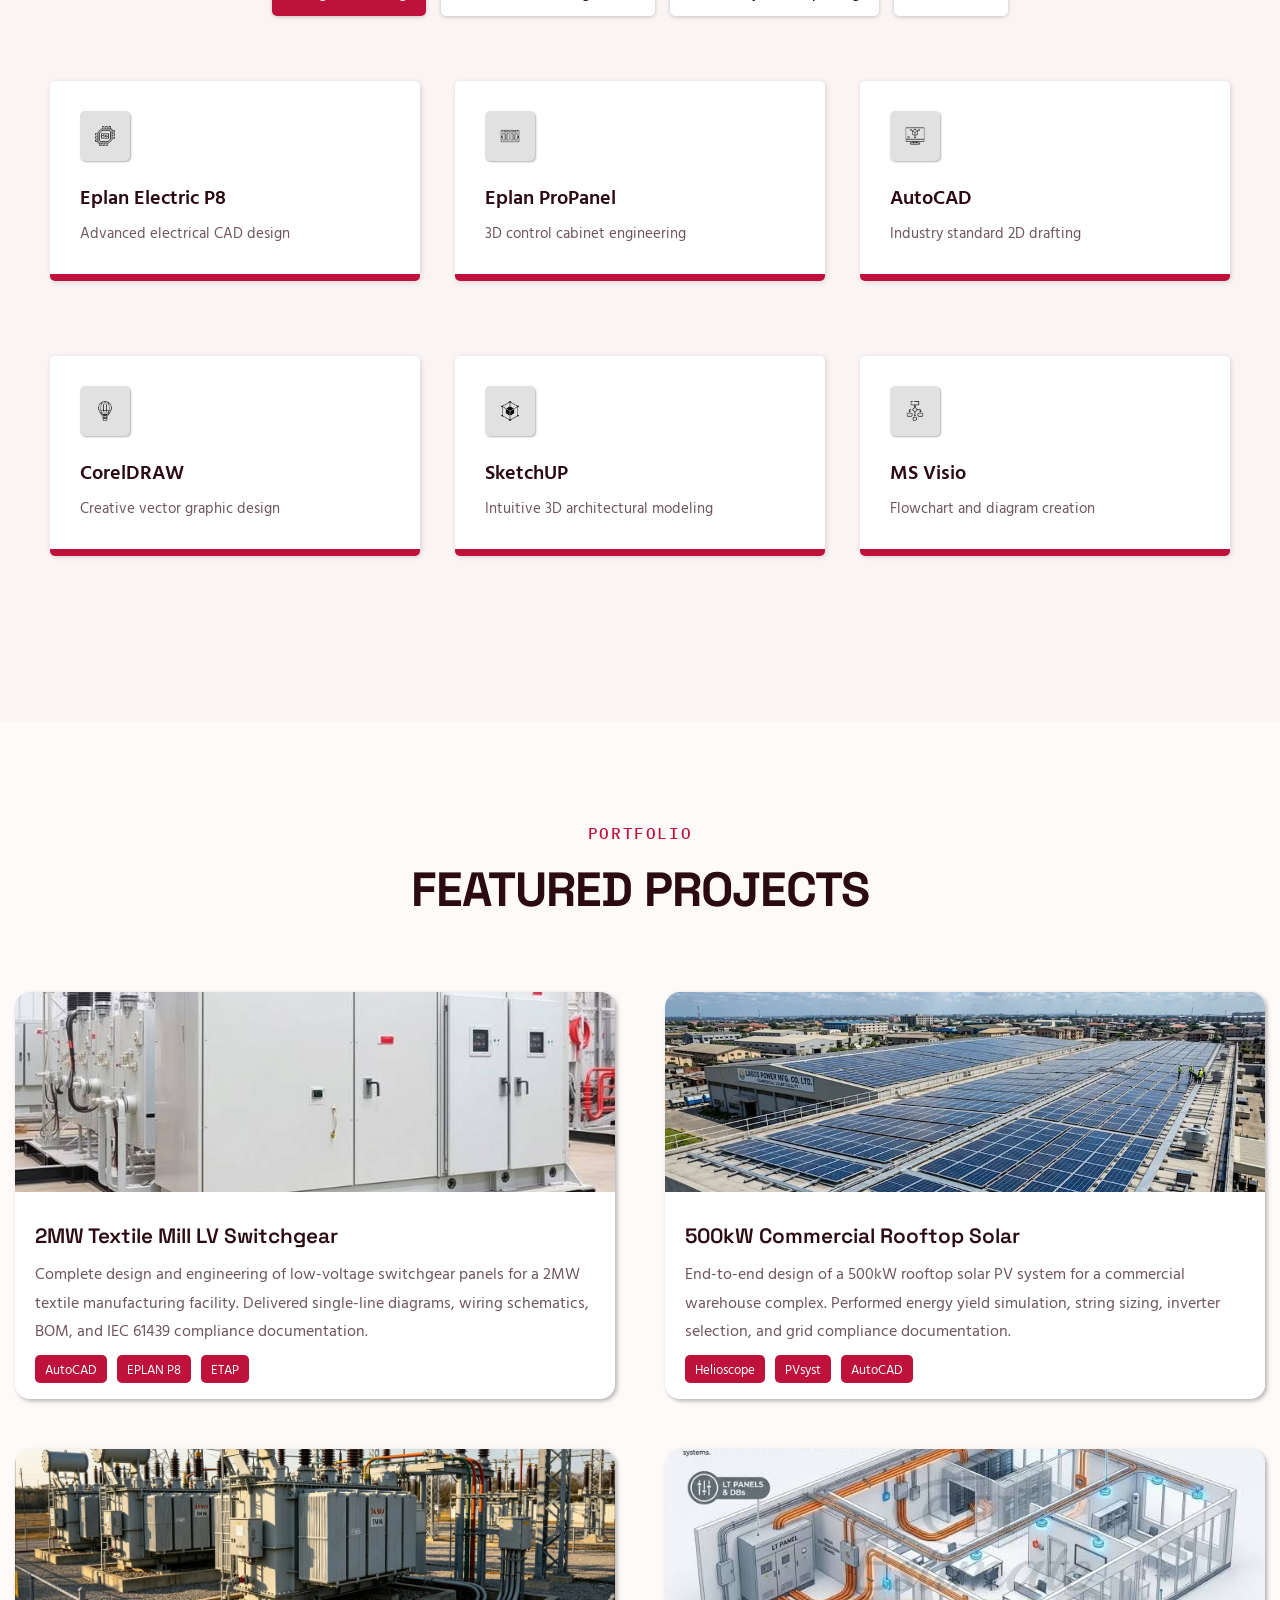
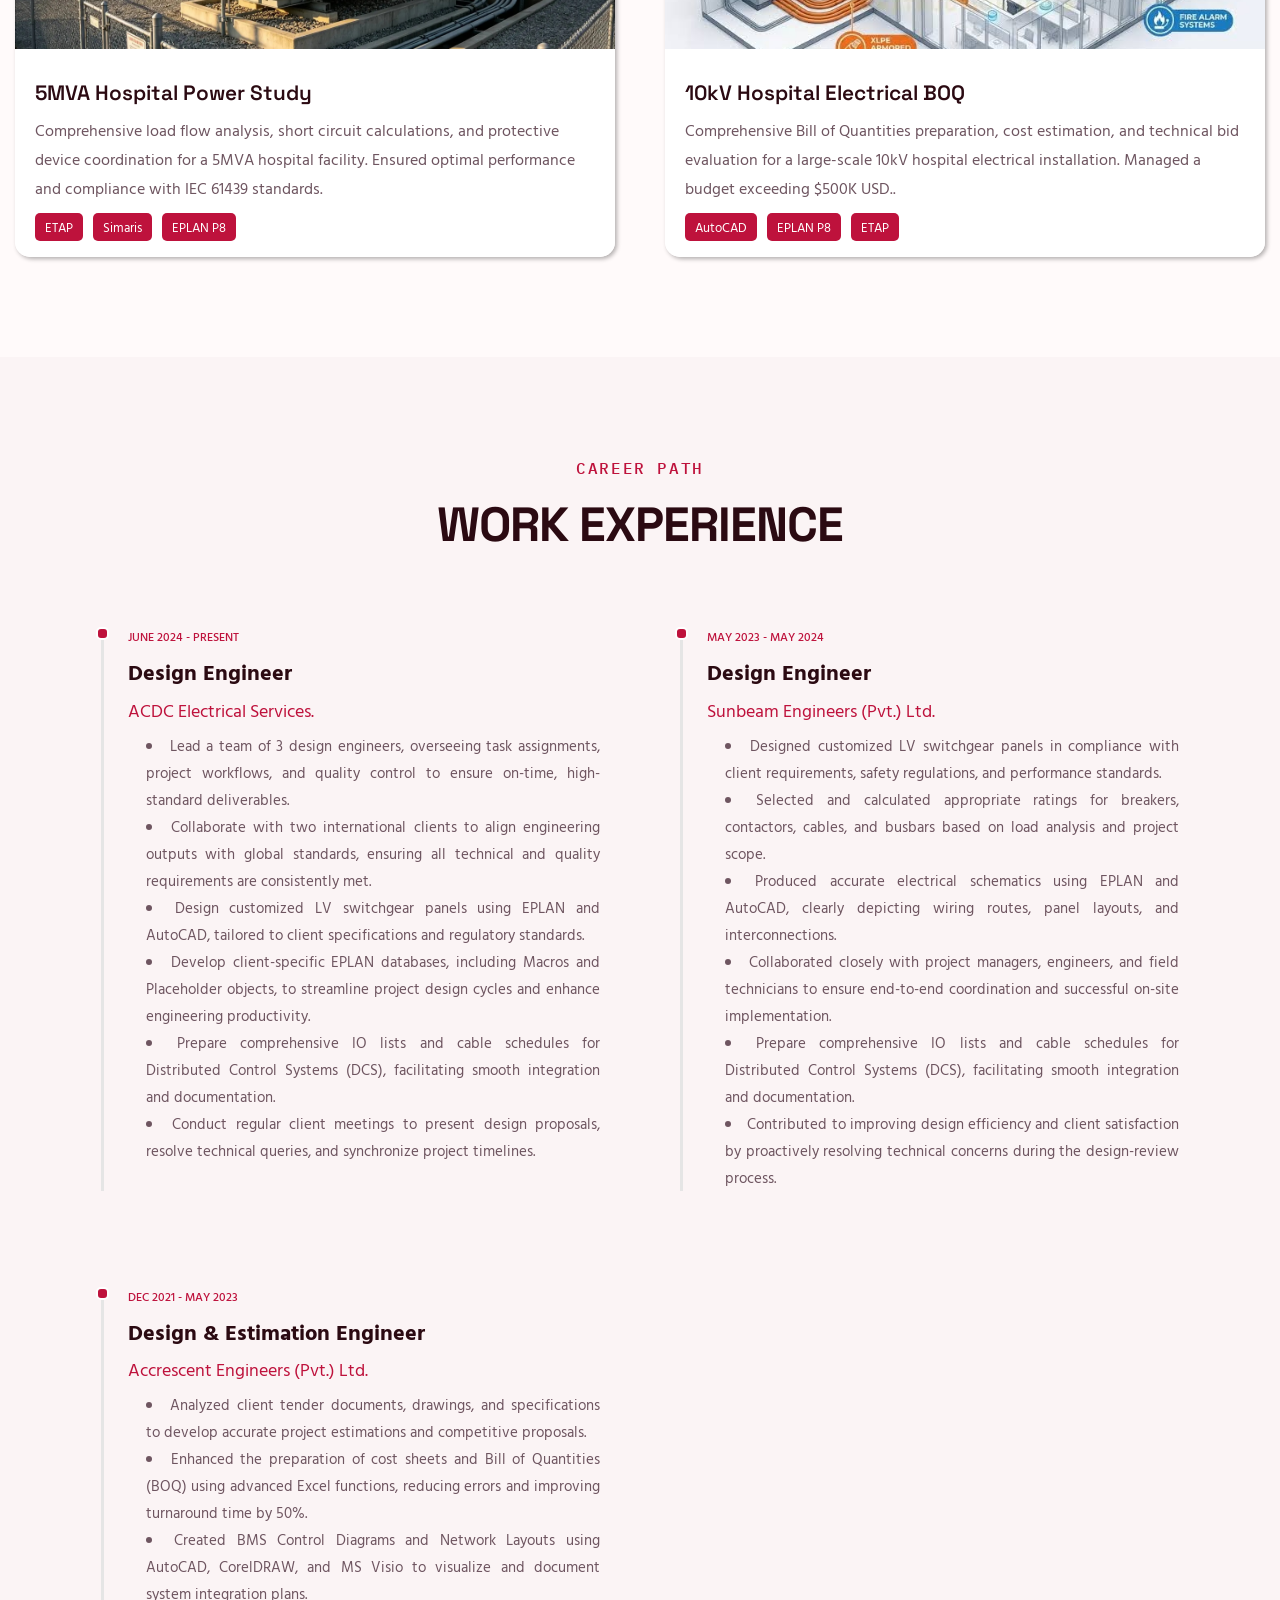
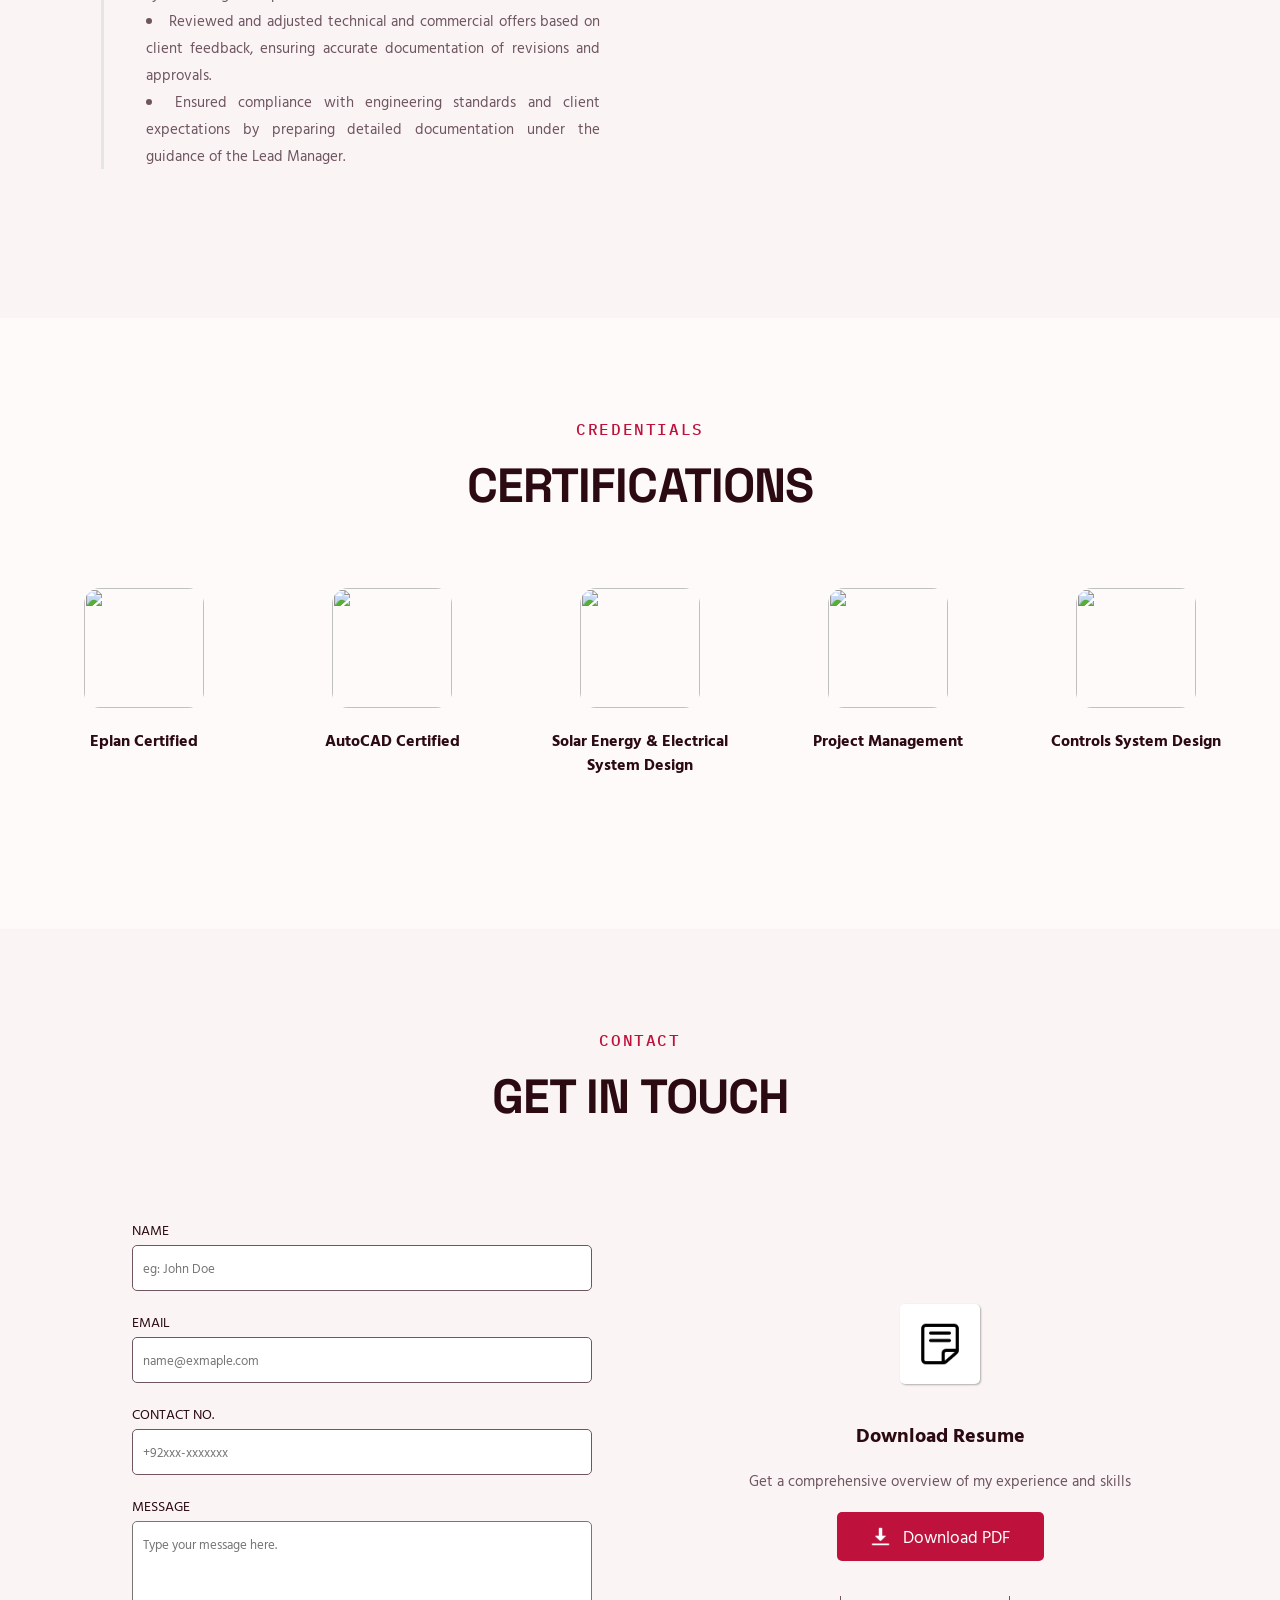
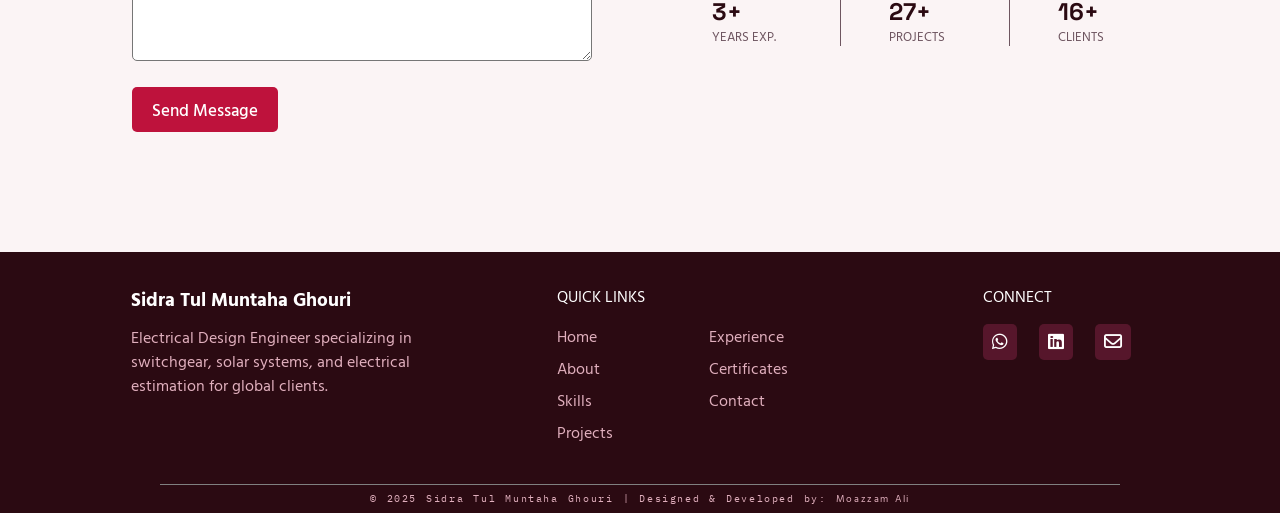
==== commit a3453782: "imporved experiened section with lists and minor UI imporvements overall" ====
--- a/index.html
+++ b/index.html
@@ -422,12 +422,12 @@
         <div class="exp-job">Design Engineer</div>
         <div class="exp-company">ACDC Electrical Services.</div>
         <div class="exp-description">
-          <p>•	Lead a team of 3 design engineers, overseeing task assignments, project workflows, and quality control to ensure on-time, high-standard deliverables.</p>
-          <p>•	Collaborate with two international clients to align engineering outputs with global standards, ensuring all technical and quality requirements are consistently met.</p>
-          <p>•	Design customized LV switchgear panels using EPLAN and AutoCAD, tailored to client specifications and regulatory standards.</p>
-          <p>•	Develop client-specific EPLAN databases, including Macros and Placeholder objects, to streamline project design cycles and enhance engineering productivity.</p>
-          <p> •	Prepare comprehensive IO lists and cable schedules for Distributed Control Systems (DCS), facilitating smooth integration and documentation.</p>
-         <p>•	Conduct regular client meetings to present design proposals, resolve technical queries, and synchronize project timelines.</p>
+          <li>Lead a team of 3 design engineers, overseeing task assignments, project workflows, and quality control to ensure on-time, high-standard deliverables.</li>
+          <li>Collaborate with two international clients to align engineering outputs with global standards, ensuring all technical and quality requirements are consistently met.</li>
+          <li>Design customized LV switchgear panels using EPLAN and AutoCAD, tailored to client specifications and regulatory standards.</li>
+          <li>Develop client-specific EPLAN databases, including Macros and Placeholder objects, to streamline project design cycles and enhance engineering productivity.</li>
+          <li>Prepare comprehensive IO lists and cable schedules for Distributed Control Systems (DCS), facilitating smooth integration and documentation.</li>
+         <li>Conduct regular client meetings to present design proposals, resolve technical queries, and synchronize project timelines.</li>
           
         </div>
       </div>
@@ -438,12 +438,12 @@
         <div class="exp-job">Design Engineer</div>
         <div class="exp-company">Sunbeam Engineers (Pvt.) Ltd.</div>
         <div class="exp-description">
-          <p>•	Designed customized LV switchgear panels in compliance with client requirements, safety regulations, and performance standards.</p>
-          <p>•	Selected and calculated appropriate ratings for breakers, contactors, cables, and busbars based on load analysis and project scope.</p>
-          <p>•	Produced accurate electrical schematics using EPLAN and AutoCAD, clearly depicting wiring routes, panel layouts, and interconnections.</p>
-          <p>•	Collaborated closely with project managers, engineers, and field technicians to ensure end-to-end coordination and successful on-site implementation.</p>
-          <p> •	Prepare comprehensive IO lists and cable schedules for Distributed Control Systems (DCS), facilitating smooth integration and documentation.</p>
-         <p>•	Contributed to improving design efficiency and client satisfaction by proactively resolving technical concerns during the design-review process.</p>
+          <li>Designed customized LV switchgear panels in compliance with client requirements, safety regulations, and performance standards.</li>
+          <li>Selected and calculated appropriate ratings for breakers, contactors, cables, and busbars based on load analysis and project scope.</li>
+          <li>Produced accurate electrical schematics using EPLAN and AutoCAD, clearly depicting wiring routes, panel layouts, and interconnections.</li>
+          <li>Collaborated closely with project managers, engineers, and field technicians to ensure end-to-end coordination and successful on-site implementation.</li>
+          <li>Prepare comprehensive IO lists and cable schedules for Distributed Control Systems (DCS), facilitating smooth integration and documentation.</li>
+         <li>Contributed to improving design efficiency and client satisfaction by proactively resolving technical concerns during the design-review process.</li>
         </div>
       </div>
 
@@ -453,11 +453,11 @@
         <div class="exp-job">Design & Estimation Engineer</div>
         <div class="exp-company">Accrescent Engineers (Pvt.) Ltd. </div>
         <div class="exp-description">
-          <p>•	Analyzed client tender documents, drawings, and specifications to develop accurate project estimations and competitive proposals.</p>
-          <p>•	Enhanced the preparation of cost sheets and Bill of Quantities (BOQ) using advanced Excel functions, reducing errors and improving turnaround time by 50%.</p>
-          <p>•	Created BMS Control Diagrams and Network Layouts using AutoCAD, CorelDRAW, and MS Visio to visualize and document system integration plans.</p>
-          <p>•	Reviewed and adjusted technical and commercial offers based on client feedback, ensuring accurate documentation of revisions and approvals.</p>
-          <p>•	Ensured compliance with engineering standards and client expectations by preparing detailed documentation under the guidance of the Lead Manager.</p>
+          <li>Analyzed client tender documents, drawings, and specifications to develop accurate project estimations and competitive proposals.</li>
+          <li>Enhanced the preparation of cost sheets and Bill of Quantities (BOQ) using advanced Excel functions, reducing errors and improving turnaround time by 50%.</li>
+          <li>Created BMS Control Diagrams and Network Layouts using AutoCAD, CorelDRAW, and MS Visio to visualize and document system integration plans.</li>
+          <li>Reviewed and adjusted technical and commercial offers based on client feedback, ensuring accurate documentation of revisions and approvals.</li>
+          <li>Ensured compliance with engineering standards and client expectations by preparing detailed documentation under the guidance of the Lead Manager.</li>
         </div>
       </div>
 
--- a/sidra-portfolio.css
+++ b/sidra-portfolio.css
@@ -181,7 +181,7 @@
     background: transparent;
     margin-top: 7px;
   }
-  .toggle-button img{width: 20px; height: 20px;}
+  .toggle-button img{width: 20px; height: 20px; filter: invert(0);}
   .sidebar {
     position:fixed; display: flex; flex-direction: column; 
     padding: 1em 2em;
@@ -207,11 +207,9 @@
     padding-left: 0;
     z-index: 4;
   }
-  .fa-bars {
-    filter: invert(1);
-  }
+  
   .fa-xmark {
-    filter: invert(1);
+    filter: invert(0);
     margin-bottom: 1em;
   }
   
@@ -292,6 +290,8 @@
   font-family: "Hind Vadodara",  Arial, Helvetica, sans-serif;
   color: var(--light);
   margin: 6px 0 0 0;
+  
+  
 }
 .view-projects-button {
   font-family: "Hind Vadodara",  Arial, Helvetica, sans-serif;
@@ -456,11 +456,13 @@
 @media (max-width: 900px) {
   #about-me-section {flex-direction: column; gap: 50px; padding: 6.3em 2em;}
   .about-me-image {width: 100%;}
-  .about-me {font-size: 0.85rem;}
+  .about-me {font-size: 0.85rem; text-align: center; margin-bottom: 0.65em;}
   .about-me-right-section h1 {
     font-size: 2rem;
-    margin-bottom: 0.5em;
-  }
+    margin-bottom: 1em;
+    text-align: center;
+  }
+  .about-me-description {text-align: justify;}
   .about-me-numbers {gap: 1.5em;}
   .about-me-bold-numbers {font-size: 1.4rem; margin-bottom: 0.5em;}
   .about-me-numbers div {
@@ -787,10 +789,13 @@
 }
 .exp-description {
   margin-top: 8px;
+  margin-left: 1.2em;
   font-size: 15px;
   line-height: 1.8;
+  text-align: justify;
   color: var(--text);
 }
+
 @media (max-width: 500px) {
   .experience-heading {
     font-size: 2.2rem;
@@ -822,7 +827,7 @@
 }
 .certifications-container {
   display: flex;
-  gap: 35px;
+  gap: 3em;
   justify-content: center;
   align-items: center;
   
@@ -840,8 +845,8 @@
   transform: translateY(-5px);
 }
 .cert-logo {
-  width: 150px;
-  height: 150px;
+  width: 120px;
+  height: 120px;
   overflow: hidden;
   margin-bottom: 20px;
   border-radius: 1em;
